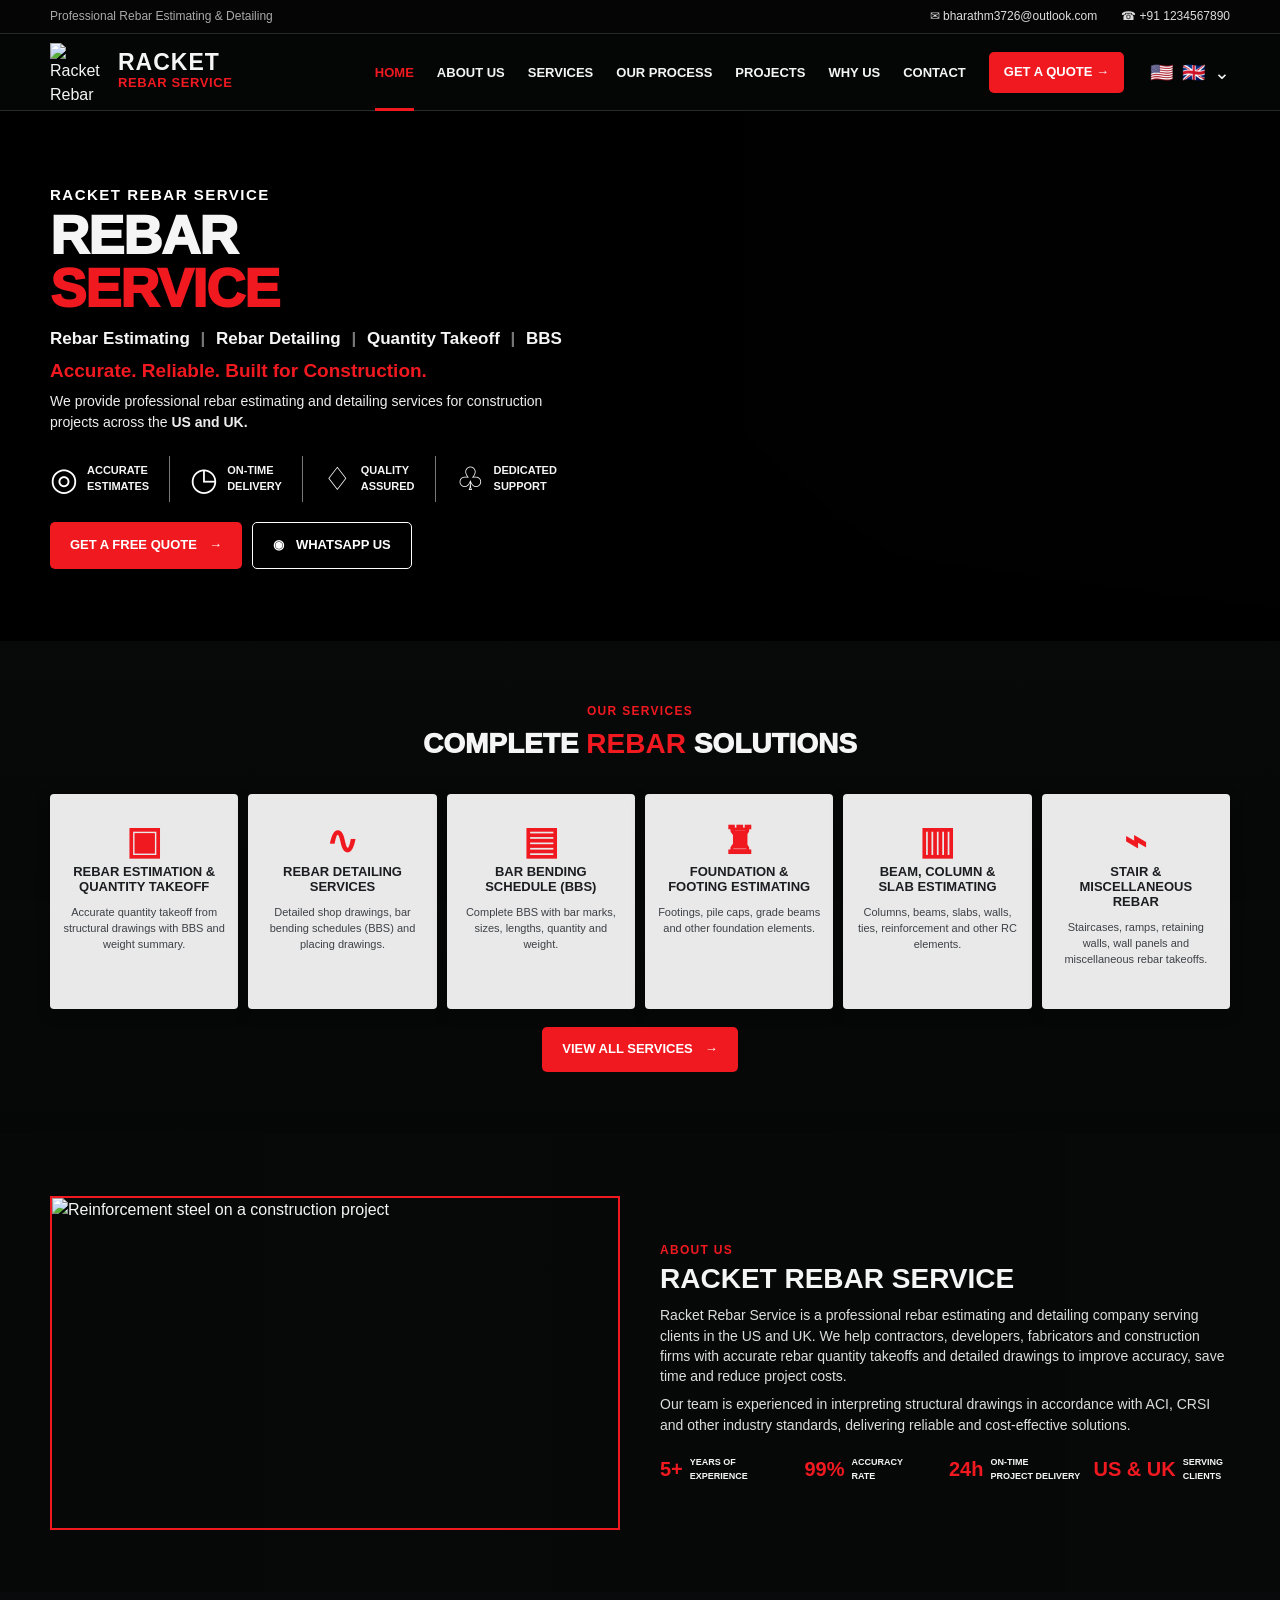
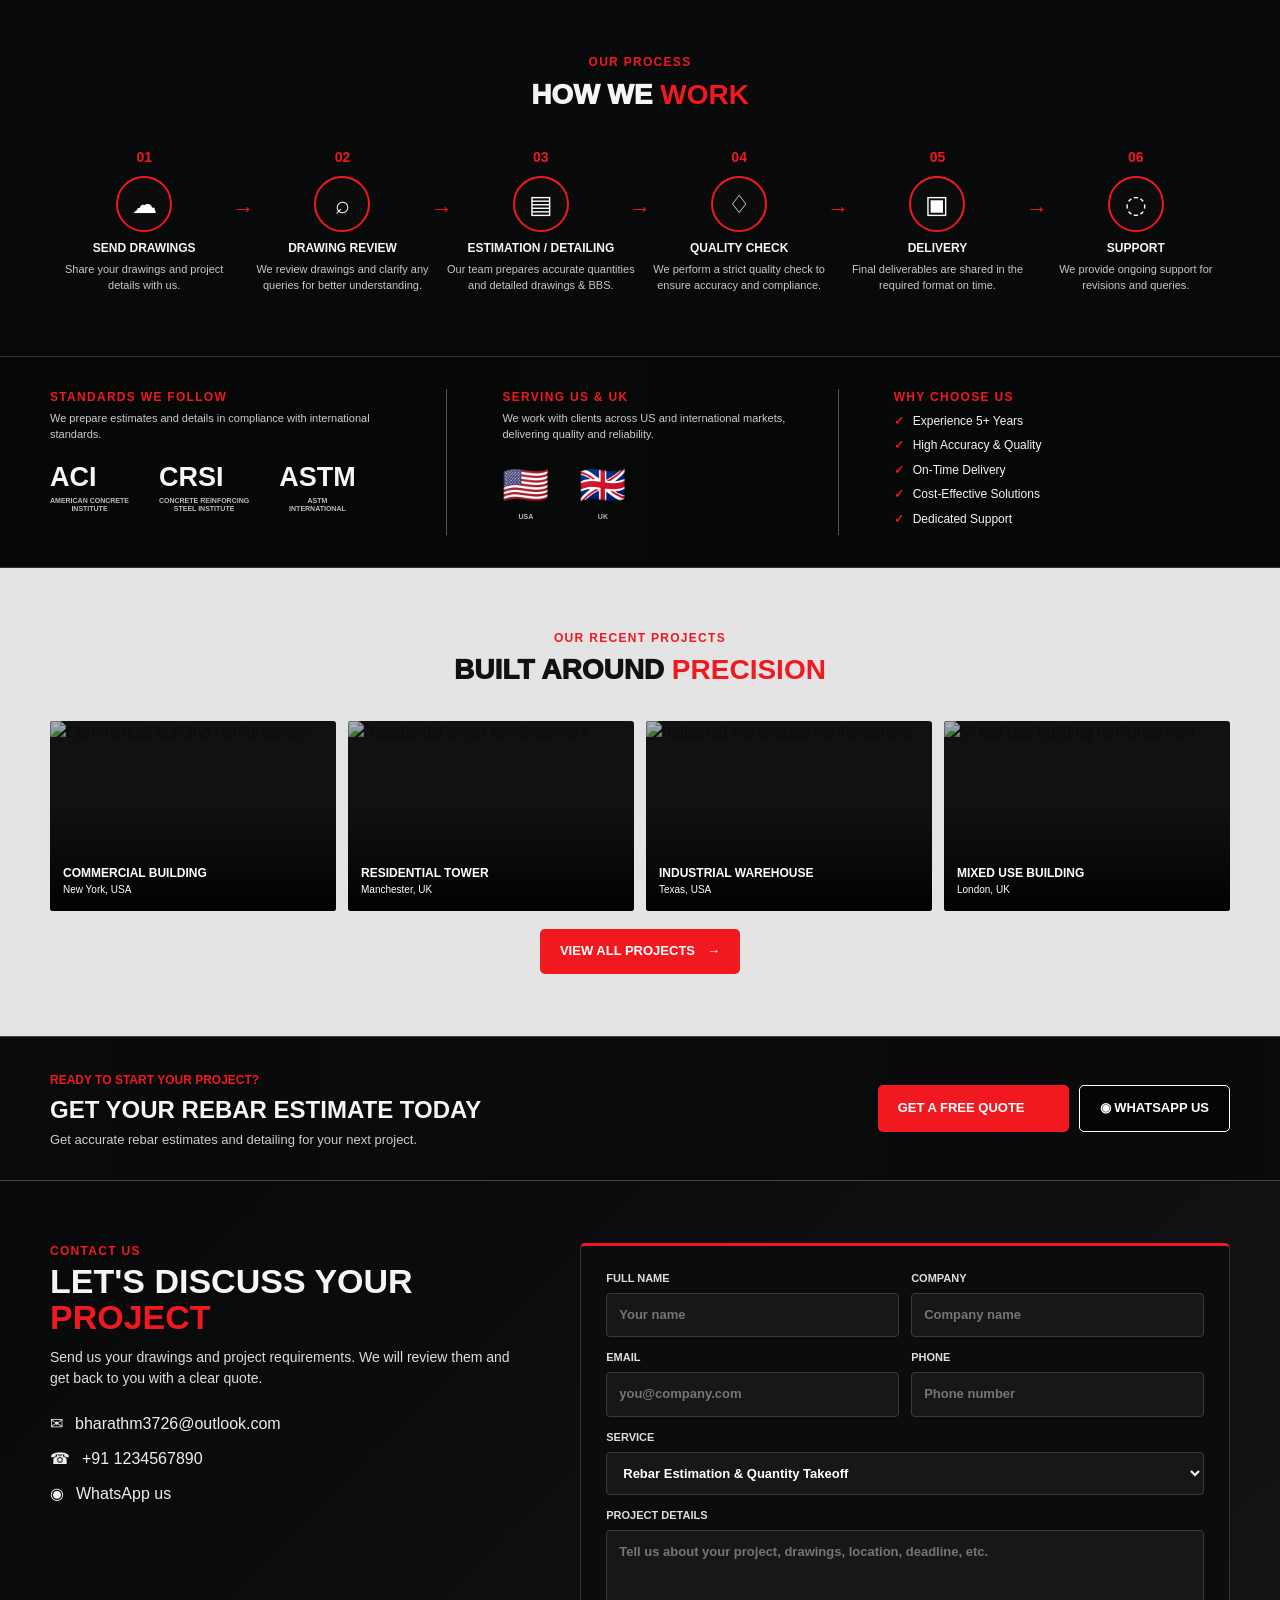
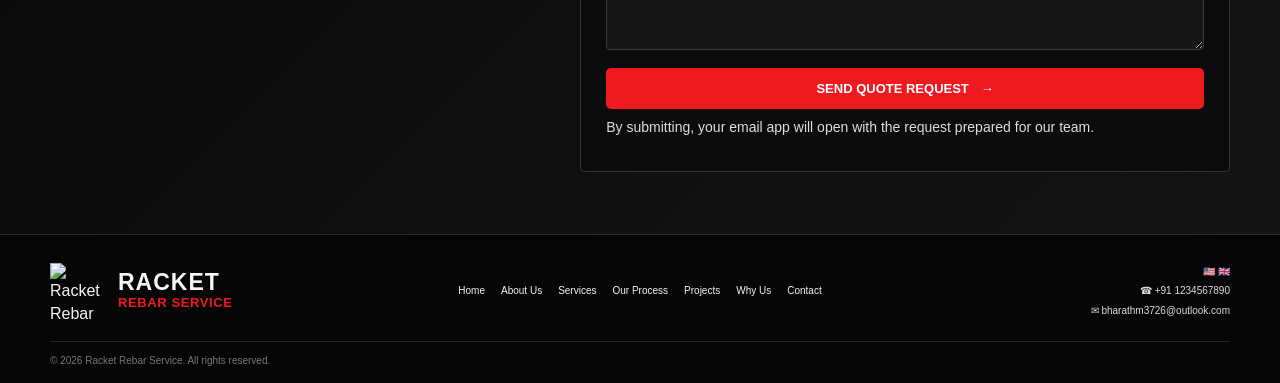
==== index.html @ 3bea954e "Add files via upload" ====
<!doctype html>
<html lang="en">
<head>
  <meta charset="utf-8">
  <meta name="viewport" content="width=device-width, initial-scale=1, viewport-fit=cover">
  <meta name="theme-color" content="#090a0b">
  <meta name="description" content="Racket Rebar Service provides accurate rebar estimating, detailing, quantity takeoffs and BBS services for construction projects across the US and UK.">
  <title>Racket Rebar Service | Rebar Estimating & Detailing</title>
  <link rel="stylesheet" href="style.css">
</head>
<body>
  <div class="topbar"><div class="container topbar-inner"><span>Professional Rebar Estimating & Detailing</span><div><a href="mailto:bharathm3726@outlook.com">✉ bharathm3726@outlook.com</a><a href="tel:+911234567890">☎ +91 1234567890</a></div></div></div>
  <header class="site-header" id="header">
    <div class="container nav-wrap">
      <a class="brand" href="#home" aria-label="Racket Rebar Service home"><img class="brand-logo" src="assets/logo.svg" alt="Racket Rebar Service logo"><span><strong>RACKET</strong><em>REBAR SERVICE</em></span></a>
      <button class="menu-toggle" aria-expanded="false" aria-controls="main-nav"><span></span><span></span><span></span><b>Menu</b></button>
      <nav id="main-nav" class="main-nav">
        <a class="active" href="#home">Home</a><a href="#about">About Us</a><a href="#services">Services</a><a href="#process">Our Process</a><a href="#projects">Projects</a><a href="#why-us">Why Us</a><a href="#contact">Contact</a>
        <a class="nav-cta" href="#quote">Get a Quote <span>→</span></a>
      </nav>
      <div class="locale"><span>🇺🇸</span><span>🇬🇧</span><span>⌄</span></div>
    </div>
  </header>

  <main>
    <section id="home" class="hero">
      <div class="hero-bg"></div><div class="hero-overlay"></div>
      <div class="container hero-content">
        <div class="hero-copy">
          <p class="eyebrow">RACKET REBAR SERVICE</p>
          <h1>REBAR <span>SERVICE</span></h1>
          <h2>Rebar Estimating <i>|</i> Rebar Detailing <i>|</i> Quantity Takeoff <i>|</i> BBS</h2>
          <p class="lead">Accurate. Reliable. Built for Construction.</p>
          <p class="hero-text">We provide professional rebar estimating and detailing services for construction projects across the <strong>US and UK.</strong></p>
          <div class="hero-features">
            <div><span class="line-icon">◎</span><b>Accurate<br>Estimates</b></div><div><span class="line-icon">◷</span><b>On-Time<br>Delivery</b></div><div><span class="line-icon">♢</span><b>Quality<br>Assured</b></div><div><span class="line-icon">♧</span><b>Dedicated<br>Support</b></div>
          </div>
          <div class="hero-actions"><a class="btn btn-red" href="#quote">Get a Free Quote <span>→</span></a><a class="btn btn-whatsapp" href="https://wa.me/911234567890?text=Hello%20Racket%20Rebar%20Service%2C%20I%27d%20like%20a%20quote." target="_blank" rel="noopener">◉ <span>WhatsApp Us</span></a></div>
        </div>
      </div>
    </section>

    <section id="services" class="section services"><div class="container">
      <div class="section-heading"><span>OUR SERVICES</span><h2>COMPLETE <b>REBAR</b> SOLUTIONS</h2></div>
      <div class="service-grid">
        <article class="service-card"><div class="service-icon">▣</div><h3>Rebar Estimation &<br>Quantity Takeoff</h3><p>Accurate quantity takeoff from structural drawings with BBS and weight summary.</p></article>
        <article class="service-card"><div class="service-icon">∿</div><h3>Rebar Detailing<br>Services</h3><p>Detailed shop drawings, bar bending schedules (BBS) and placing drawings.</p></article>
        <article class="service-card"><div class="service-icon">▤</div><h3>Bar Bending<br>Schedule (BBS)</h3><p>Complete BBS with bar marks, sizes, lengths, quantity and weight.</p></article>
        <article class="service-card"><div class="service-icon">♜</div><h3>Foundation &<br>Footing Estimating</h3><p>Footings, pile caps, grade beams and other foundation elements.</p></article>
        <article class="service-card"><div class="service-icon">▥</div><h3>Beam, Column &<br>Slab Estimating</h3><p>Columns, beams, slabs, walls, ties, reinforcement and other RC elements.</p></article>
        <article class="service-card"><div class="service-icon">⌁</div><h3>Stair & Miscellaneous<br>Rebar</h3><p>Staircases, ramps, retaining walls, wall panels and miscellaneous rebar takeoffs.</p></article>
      </div>
      <div class="center"><a class="btn btn-red" href="#contact">View All Services <span>→</span></a></div>
    </div></section>

    <section id="about" class="section about"><div class="container about-grid">
      <div class="about-image"><img src="assets/about.jpg" alt="Reinforcement steel on a construction project"></div>
      <div class="about-copy"><span class="kicker">ABOUT US</span><h2>RACKET REBAR SERVICE</h2><p>Racket Rebar Service is a professional rebar estimating and detailing company serving clients in the US and UK. We help contractors, developers, fabricators and construction firms with accurate rebar quantity takeoffs and detailed drawings to improve accuracy, save time and reduce project costs.</p><p>Our team is experienced in interpreting structural drawings in accordance with ACI, CRSI and other industry standards, delivering reliable and cost-effective solutions.</p>
        <div class="stats"><div><b>5+</b><span>Years of<br>Experience</span></div><div><b>99%</b><span>Accuracy<br>Rate</span></div><div><b>24h</b><span>On-Time<br>Project Delivery</span></div><div><b>US & UK</b><span>Serving<br>Clients</span></div></div>
      </div>
    </div></section>

    <section id="process" class="section process"><div class="container">
      <div class="section-heading"><span>OUR PROCESS</span><h2>HOW WE <b>WORK</b></h2></div>
      <div class="process-grid">
        <div class="step"><strong>01</strong><div class="step-icon">☁</div><h3>Send Drawings</h3><p>Share your drawings and project details with us.</p></div>
        <div class="step"><strong>02</strong><div class="step-icon">⌕</div><h3>Drawing Review</h3><p>We review drawings and clarify any queries for better understanding.</p></div>
        <div class="step"><strong>03</strong><div class="step-icon">▤</div><h3>Estimation / Detailing</h3><p>Our team prepares accurate quantities and detailed drawings & BBS.</p></div>
        <div class="step"><strong>04</strong><div class="step-icon">♢</div><h3>Quality Check</h3><p>We perform a strict quality check to ensure accuracy and compliance.</p></div>
        <div class="step"><strong>05</strong><div class="step-icon">▣</div><h3>Delivery</h3><p>Final deliverables are shared in the required format on time.</p></div>
        <div class="step"><strong>06</strong><div class="step-icon">◌</div><h3>Support</h3><p>We provide ongoing support for revisions and queries.</p></div>
      </div>
    </div></section>

    <section class="standards"><div class="container standards-grid">
      <div><span>STANDARDS WE FOLLOW</span><p>We prepare estimates and details in compliance with international standards.</p><div class="logos"><b>ACI<small>AMERICAN CONCRETE<br>INSTITUTE</small></b><b>CRSI<small>CONCRETE REINFORCING<br>STEEL INSTITUTE</small></b><b>ASTM<small>ASTM<br>INTERNATIONAL</small></b></div></div>
      <div><span>SERVING US & UK</span><p>We work with clients across US and international markets, delivering quality and reliability.</p><div class="countries"><b>🇺🇸<small>USA</small></b><b>🇬🇧<small>UK</small></b></div></div>
      <div id="why-us"><span>WHY CHOOSE US</span><ul><li>Experience 5+ Years</li><li>High Accuracy & Quality</li><li>On-Time Delivery</li><li>Cost-Effective Solutions</li><li>Dedicated Support</li></ul></div>
    </div></section>

    <section id="projects" class="section projects"><div class="container"><div class="section-heading"><span>OUR RECENT PROJECTS</span><h2>BUILT AROUND <b>PRECISION</b></h2></div>
      <div class="project-grid">
        <article class="project-card"><img src="assets/project-commercial.jpg" alt="Commercial building reinforcement"><div><h3>Commercial Building</h3><p>New York, USA</p></div></article>
        <article class="project-card"><img src="assets/project-residential.jpg" alt="Residential tower reinforcement"><div><h3>Residential Tower</h3><p>Manchester, UK</p></div></article>
        <article class="project-card"><img src="assets/project-industrial.jpg" alt="Industrial warehouse reinforcement"><div><h3>Industrial Warehouse</h3><p>Texas, USA</p></div></article>
        <article class="project-card"><img src="assets/project-mixed.jpg" alt="Mixed use building reinforcement"><div><h3>Mixed Use Building</h3><p>London, UK</p></div></article>
      </div><div class="center"><a class="btn btn-red" href="#quote">View All Projects <span>→</span></a></div>
    </div></section>

    <section id="quote" class="quote-band"><div class="container quote-inner"><div><span>READY TO START YOUR PROJECT?</span><h2>GET YOUR REBAR ESTIMATE TODAY</h2><p>Get accurate rebar estimates and detailing for your next project.</p></div><div class="quote-actions"><a class="btn btn-red" href="#contact">Get a Free Quote <span>→</span></a><a class="btn btn-whatsapp" href="https://wa.me/911234567890?text=Hello%20Racket%20Rebar%20Service%2C%20I%27d%20like%20a%20quote." target="_blank" rel="noopener">◉ WhatsApp Us</a></div></div></section>

    <section id="contact" class="section contact"><div class="container contact-grid">
      <div><span class="kicker">CONTACT US</span><h2>LET'S DISCUSS YOUR <b>PROJECT</b></h2><p>Send us your drawings and project requirements. We will review them and get back to you with a clear quote.</p><div class="contact-details"><a href="mailto:bharathm3726@outlook.com">✉ <span>bharathm3726@outlook.com</span></a><a href="tel:+911234567890">☎ <span>+91 1234567890</span></a><a href="https://wa.me/911234567890" target="_blank" rel="noopener">◉ <span>WhatsApp us</span></a></div></div>
      <form id="quote-form" class="quote-form"><div class="form-row"><label>Full Name<input required name="name" type="text" placeholder="Your name"></label><label>Company<input name="company" type="text" placeholder="Company name"></label></div><div class="form-row"><label>Email<input required name="email" type="email" placeholder="you@company.com"></label><label>Phone<input name="phone" type="tel" placeholder="Phone number"></label></div><label>Service<select name="service"><option>Rebar Estimation & Quantity Takeoff</option><option>Rebar Detailing</option><option>Bar Bending Schedule (BBS)</option><option>Foundation & Footing Estimating</option><option>Beam, Column & Slab Estimating</option><option>Stair & Miscellaneous Rebar</option></select></label><label>Project Details<textarea required name="details" rows="5" placeholder="Tell us about your project, drawings, location, deadline, etc."></textarea></label><button class="btn btn-red" type="submit">Send Quote Request <span>→</span></button><p class="form-note">By submitting, your email app will open with the request prepared for our team.</p></form>
    </div></section>
  </main>

  <footer><div class="container footer-grid"><a class="brand" href="#home"><img class="brand-logo" src="assets/logo.svg" alt="Racket Rebar Service logo"><span><strong>RACKET</strong><em>REBAR SERVICE</em></span></a><div class="footer-links"><a href="#home">Home</a><a href="#about">About Us</a><a href="#services">Services</a><a href="#process">Our Process</a><a href="#projects">Projects</a><a href="#why-us">Why Us</a><a href="#contact">Contact</a></div><div class="footer-contact"><span>🇺🇸 🇬🇧</span><a href="tel:+911234567890">☎ +91 1234567890</a><a href="mailto:bharathm3726@outlook.com">✉ bharathm3726@outlook.com</a></div></div><div class="container copyright">© <span id="year">2026</span> Racket Rebar Service. All rights reserved.</div></footer>
  <button class="back-top" aria-label="Back to top">↑</button>
  <script src="script.js"></script>
</body>
</html>
---- style.css ----
:root{--red:#f01920;--red2:#ff3037;--bg:#080909;--panel:#111213;--panel2:#18191a;--text:#f5f5f5;--muted:#bfc0c2;--line:#303133;--max:1180px}*{box-sizing:border-box}html{scroll-behavior:smooth;scroll-padding-top:78px}body{margin:0;background:var(--bg) url('assets/reference.jpg') center top/cover fixed no-repeat;color:var(--text);font-family:Arial,Helvetica,sans-serif;line-height:1.45;position:relative}body:before{content:'';position:fixed;inset:0;background:rgba(0,0,0,.72);z-index:-1;pointer-events:none}a{color:inherit;text-decoration:none}img{display:block;max-width:100%}.container{width:min(calc(100% - 48px),var(--max));margin:auto}.topbar{background:#050506;border-bottom:1px solid #262729;color:#aaa;font-size:12px}.topbar-inner{display:flex;justify-content:space-between;padding:8px 0}.topbar a{margin-left:24px;color:#ddd}.site-header{position:sticky;top:0;z-index:50;background:rgba(5,6,6,.90);border-bottom:1px solid #27282a;backdrop-filter:blur(12px)}.nav-wrap{height:76px;display:flex;align-items:center;gap:26px}.brand{display:flex;align-items:center;gap:10px;min-width:245px}.brand-logo{width:58px;height:58px;flex:0 0 58px;object-fit:contain}.brand strong{display:block;font-size:23px;letter-spacing:1px;line-height:1}.brand em{display:block;color:var(--red);font-style:normal;font-weight:800;font-size:13px;letter-spacing:.6px}.main-nav{display:flex;align-items:center;gap:23px;margin-left:auto;font-size:13px;font-weight:800;text-transform:uppercase}.main-nav>a{padding:30px 0 25px;border-bottom:3px solid transparent}.main-nav>a:hover,.main-nav>a.active{color:var(--red);border-color:var(--red)}.main-nav .nav-cta{padding:11px 15px;border:0;background:var(--red);border-radius:5px;color:white}.main-nav .nav-cta:hover{background:var(--red2);border:0}.locale{display:flex;gap:8px;align-items:center;font-size:19px;margin-left:0}.menu-toggle{display:none}.hero{position:relative;min-height:530px;overflow:hidden}.hero-bg{position:absolute;inset:0;background-image:url('assets/hero.jpg');background-size:cover;background-position:center}.hero-overlay{position:absolute;inset:0;background:linear-gradient(90deg,rgba(0,0,0,.96) 0%,rgba(0,0,0,.82) 34%,rgba(0,0,0,.35) 70%,rgba(0,0,0,.25)),linear-gradient(0deg,rgba(0,0,0,.4),transparent 40%)}.hero-content{position:relative;min-height:530px;display:flex;align-items:center}.hero-copy{max-width:700px;padding:55px 0}.eyebrow{color:#fff;font-size:15px;font-weight:900;letter-spacing:1.5px;margin:0 0 4px}.hero h1{font-size:54px;line-height:.98;margin:0;font-weight:950;letter-spacing:-1px}.hero h1 span{display:block;color:var(--red)}.hero h2{font-size:17px;margin:12px 0 5px}.hero h2 i{color:#777;font-style:normal;margin:0 6px}.lead{font-size:19px;font-weight:900;color:var(--red);margin:0 0 7px}.hero-text{max-width:520px;margin:0;color:#eee;font-size:14px}.hero-features{display:flex;margin:24px 0 20px}.hero-features>div{display:flex;align-items:center;gap:9px;padding:0 20px;border-right:1px solid #777;text-transform:uppercase;font-size:11px}.hero-features>div:first-child{padding-left:0}.hero-features>div:last-child{border:0}.line-icon{font-size:32px;color:#fff}.hero-actions,.quote-actions{display:flex;gap:10px;flex-wrap:wrap}.btn{display:inline-flex;align-items:center;justify-content:center;gap:12px;border:0;border-radius:5px;padding:13px 20px;font-size:13px;font-weight:900;text-transform:uppercase;cursor:pointer;transition:.2s transform,.2s background}.btn:hover{transform:translateY(-2px)}.btn-red{background:var(--red);color:white}.btn-red:hover{background:var(--red2)}.btn-whatsapp{background:rgba(0,0,0,.45);border:1px solid #fff;color:#fff}.btn-whatsapp:hover{border-color:#25d366;color:#25d366}.section{padding:62px 0}.section-heading{text-align:center;margin-bottom:30px}.section-heading>span,.kicker,.quote-band>span,.standards span{display:block;color:var(--red);font-weight:900;font-size:12px;letter-spacing:1.3px}.section-heading h2{font-size:28px;margin:3px 0 0;font-weight:950}.section-heading h2 b,.about-copy h2 b,.contact h2 b{color:var(--red)}.services{background:linear-gradient(180deg,rgba(10,11,11,.78),rgba(5,6,6,.88)),url('assets/reference.jpg') center/cover fixed}.service-grid{display:grid;grid-template-columns:repeat(6,1fr);gap:10px}.service-card{background:rgba(248,248,248,.94);backdrop-filter:blur(4px);color:#1b1d20;min-height:215px;padding:20px 13px;text-align:center;border-radius:4px;box-shadow:0 5px 16px rgba(0,0,0,.2)}.service-icon{height:45px;font-size:38px;color:var(--red);font-weight:900}.service-card h3{font-size:13px;line-height:1.15;margin:6px 0 10px;text-transform:uppercase}.service-card p{font-size:11px;margin:0;color:#3d4145}.center{text-align:center;margin-top:18px}.about{background:linear-gradient(90deg,rgba(7,8,8,.92),rgba(7,8,8,.72)),url('assets/about.jpg') center/cover fixed}.about-grid{display:grid;grid-template-columns:1fr 1fr;gap:40px;align-items:center}.about-image{border:2px solid var(--red);overflow:hidden}.about-image img{width:100%;height:330px;object-fit:cover}.about-copy h2,.contact h2{font-size:28px;line-height:1.05;margin:4px 0 12px}.about-copy p,.contact p{font-size:14px;color:#ddd;margin:8px 0}.stats{display:grid;grid-template-columns:repeat(4,1fr);margin-top:20px;gap:8px}.stats>div{display:flex;gap:7px;align-items:center}.stats b{font-size:20px;color:var(--red)}.stats span{font-size:9px;text-transform:uppercase;font-weight:800}.process{background:linear-gradient(180deg,rgba(10,11,12,.82),rgba(8,9,10,.90)),url('assets/reference.jpg') center/cover fixed;position:relative}.process-grid{display:grid;grid-template-columns:repeat(6,1fr);gap:10px}.step{text-align:center;position:relative}.step strong{color:var(--red);font-size:14px}.step-icon{width:56px;height:56px;border:2px solid var(--red);border-radius:50%;display:grid;place-items:center;margin:8px auto;color:white;font-size:25px;background:#0b0c0c}.step:not(:last-child):after{content:'→';position:absolute;right:-16px;top:48px;color:var(--red);font-size:22px}.step h3{font-size:12px;text-transform:uppercase;margin:4px 0}.step p{font-size:11px;color:#c8c8c8;margin:0}.standards{padding:32px 0;background:linear-gradient(90deg,rgba(7,8,8,.92),rgba(7,8,8,.82)),url('assets/reference.jpg') center/cover fixed;border-top:1px solid #333;border-bottom:1px solid #333}.standards-grid{display:grid;grid-template-columns:1.1fr 1fr 1fr;gap:30px}.standards-grid>div{padding:0 25px;border-right:1px solid #555}.standards-grid>div:first-child{padding-left:0}.standards-grid>div:last-child{border:0}.standards p{font-size:11px;color:#ccc;margin:5px 0 15px}.logos,.countries{display:flex;gap:30px;align-items:center}.logos b{font-size:27px}.logos small,.countries small{display:block;font-size:7px;line-height:1.1;color:#bbb;text-align:center}.countries b{font-size:38px}.standards ul{padding:0;margin:6px 0;list-style:none}.standards li{font-size:12px;margin:7px 0}.standards li:before{content:'✓';color:var(--red);font-weight:900;margin-right:9px}.projects{background:linear-gradient(rgba(242,242,242,.94),rgba(242,242,242,.94)),url('assets/reference.jpg') center/cover fixed;color:#111}.projects .section-heading h2{color:#111}.project-grid{display:grid;grid-template-columns:repeat(4,1fr);gap:12px}.project-card{position:relative;height:190px;overflow:hidden;background:#111;border-radius:3px}.project-card img{width:100%;height:100%;object-fit:cover;filter:brightness(.7)}.project-card:after{content:'';position:absolute;inset:45% 0 0;background:linear-gradient(transparent,rgba(0,0,0,.9))}.project-card div{position:absolute;z-index:2;left:13px;bottom:12px;color:#fff}.project-card h3{font-size:12px;text-transform:uppercase;margin:0}.project-card p{font-size:10px;margin:1px 0}.quote-band{background:linear-gradient(90deg,rgba(10,11,12,.93),rgba(10,11,12,.78)),url('assets/reference.jpg') center/cover fixed;border-top:1px solid #444;border-bottom:1px solid #444;padding:30px 0}.quote-inner{display:flex;justify-content:space-between;align-items:center;gap:25px}.quote-band span{color:var(--red);font-size:12px;font-weight:900}.quote-band h2{font-size:24px;margin:3px 0}.quote-band p{margin:0;color:#ccc;font-size:13px}.contact{background:linear-gradient(135deg,rgba(8,9,10,.94),rgba(23,24,25,.82)),url('assets/reference.jpg') center/cover fixed}.contact-grid{display:grid;grid-template-columns:.85fr 1.15fr;gap:50px;align-items:start}.contact h2{font-size:34px}.contact-details{display:grid;gap:12px;margin-top:24px}.contact-details a{display:flex;gap:12px;color:#eee}.contact-details a:first-letter{color:var(--red)}.quote-form{background:#0b0c0d;padding:25px;border:1px solid #333;border-top:3px solid var(--red);border-radius:5px}.form-row{display:grid;grid-template-columns:1fr 1fr;gap:12px}.quote-form label{display:block;font-size:11px;font-weight:800;text-transform:uppercase;color:#ddd;margin-bottom:13px}.quote-form input,.quote-form select,.quote-form textarea{width:100%;margin-top:6px;background:#161718;border:1px solid #383a3c;color:#fff;border-radius:4px;padding:12px;font:inherit;font-size:13px;outline:none}.quote-form input:focus,.quote-form select:focus,.quote-form textarea:focus{border-color:var(--red)}.quote-form textarea{resize:vertical}.form-note{font-size:10px;color:#888;margin:10px 0 0}.quote-form .btn{width:100%}footer{background:linear-gradient(180deg,rgba(5,6,6,.96),rgba(5,6,6,.90)),url('assets/reference.jpg') center/cover fixed;border-top:1px solid #292a2b;padding:28px 0 15px}.footer-grid{display:grid;grid-template-columns:1fr 1.6fr 1fr;gap:25px;align-items:center}.footer-links{display:flex;justify-content:center;gap:16px;flex-wrap:wrap;font-size:10px}.footer-links a:hover{color:var(--red)}.footer-contact{display:grid;justify-items:end;gap:5px;font-size:10px;color:#ddd}.copyright{border-top:1px solid #252627;margin-top:20px;padding-top:12px;color:#777;font-size:10px}.back-top{position:fixed;right:18px;bottom:18px;width:42px;height:42px;border:1px solid #555;background:#111;color:#fff;border-radius:50%;display:none;z-index:40}.back-top.show{display:block}
@media(max-width:1050px){.main-nav{gap:14px}.main-nav>a{font-size:11px}.brand{min-width:205px}.service-grid{grid-template-columns:repeat(3,1fr)}.process-grid{grid-template-columns:repeat(3,1fr);row-gap:28px}.step:nth-child(3):after,.step:nth-child(6):after{display:none}.project-grid{grid-template-columns:repeat(2,1fr)}}
@media(max-width:780px){.topbar{display:none}.container{width:min(calc(100% - 30px),var(--max))}.nav-wrap{height:67px}.locale{display:none}.menu-toggle{margin-left:auto;display:flex;width:44px;height:42px;background:transparent;border:1px solid #444;border-radius:4px;flex-direction:column;justify-content:center;gap:5px;padding:9px}.menu-toggle span{display:block;height:2px;background:#fff;width:100%}.menu-toggle b{position:absolute;clip:rect(0,0,0,0)}.main-nav{display:none;position:absolute;left:0;right:0;top:67px;background:#0b0c0c;border-bottom:2px solid var(--red);padding:10px 15px;flex-direction:column;gap:0;align-items:stretch}.main-nav.open{display:flex}.main-nav>a{padding:13px 4px;border-bottom:1px solid #292a2b;font-size:12px}.main-nav .nav-cta{margin-top:8px;text-align:center;border:0!important}.hero{min-height:620px}.hero-content{min-height:620px;align-items:flex-end}.hero-copy{padding:38px 0}.hero h1{font-size:43px}.hero h2{font-size:13px;line-height:1.6}.hero h2 i{margin:0 2px}.hero-text{font-size:12px}.hero-features{display:grid;grid-template-columns:1fr 1fr;gap:12px;margin:18px 0}.hero-features>div{border:0!important;padding:0!important}.hero-features .line-icon{font-size:26px}.hero-actions .btn{width:100%}.section{padding:48px 0}.section-heading h2{font-size:23px}.service-grid{grid-template-columns:1fr 1fr}.service-card{min-height:205px;padding:17px 10px}.about-grid,.contact-grid,.standards-grid{grid-template-columns:1fr;gap:28px}.about-image img{height:250px}.stats{grid-template-columns:1fr 1fr}.standards-grid>div{border-right:0;border-bottom:1px solid #444;padding:0 0 22px}.standards-grid>div:last-child{border-bottom:0}.process-grid{grid-template-columns:1fr 1fr}.step:after{display:none}.project-grid{grid-template-columns:1fr 1fr}.project-card{height:165px}.quote-inner{display:grid}.quote-actions .btn{width:100%}.footer-grid{grid-template-columns:1fr;text-align:center}.footer-grid .brand{justify-content:center}.footer-contact{justify-items:center}.copyright{text-align:center}}
@media(max-width:430px){.brand strong{font-size:20px}.brand em{font-size:11px}.brand-logo{width:48px;height:48px;flex-basis:48px}.hero h1{font-size:38px}.hero{min-height:660px}.hero-content{min-height:660px}.service-grid,.project-grid,.process-grid{grid-template-columns:1fr}.service-card{min-height:auto}.project-card{height:210px}.form-row{grid-template-columns:1fr}.quote-band h2{font-size:21px}}
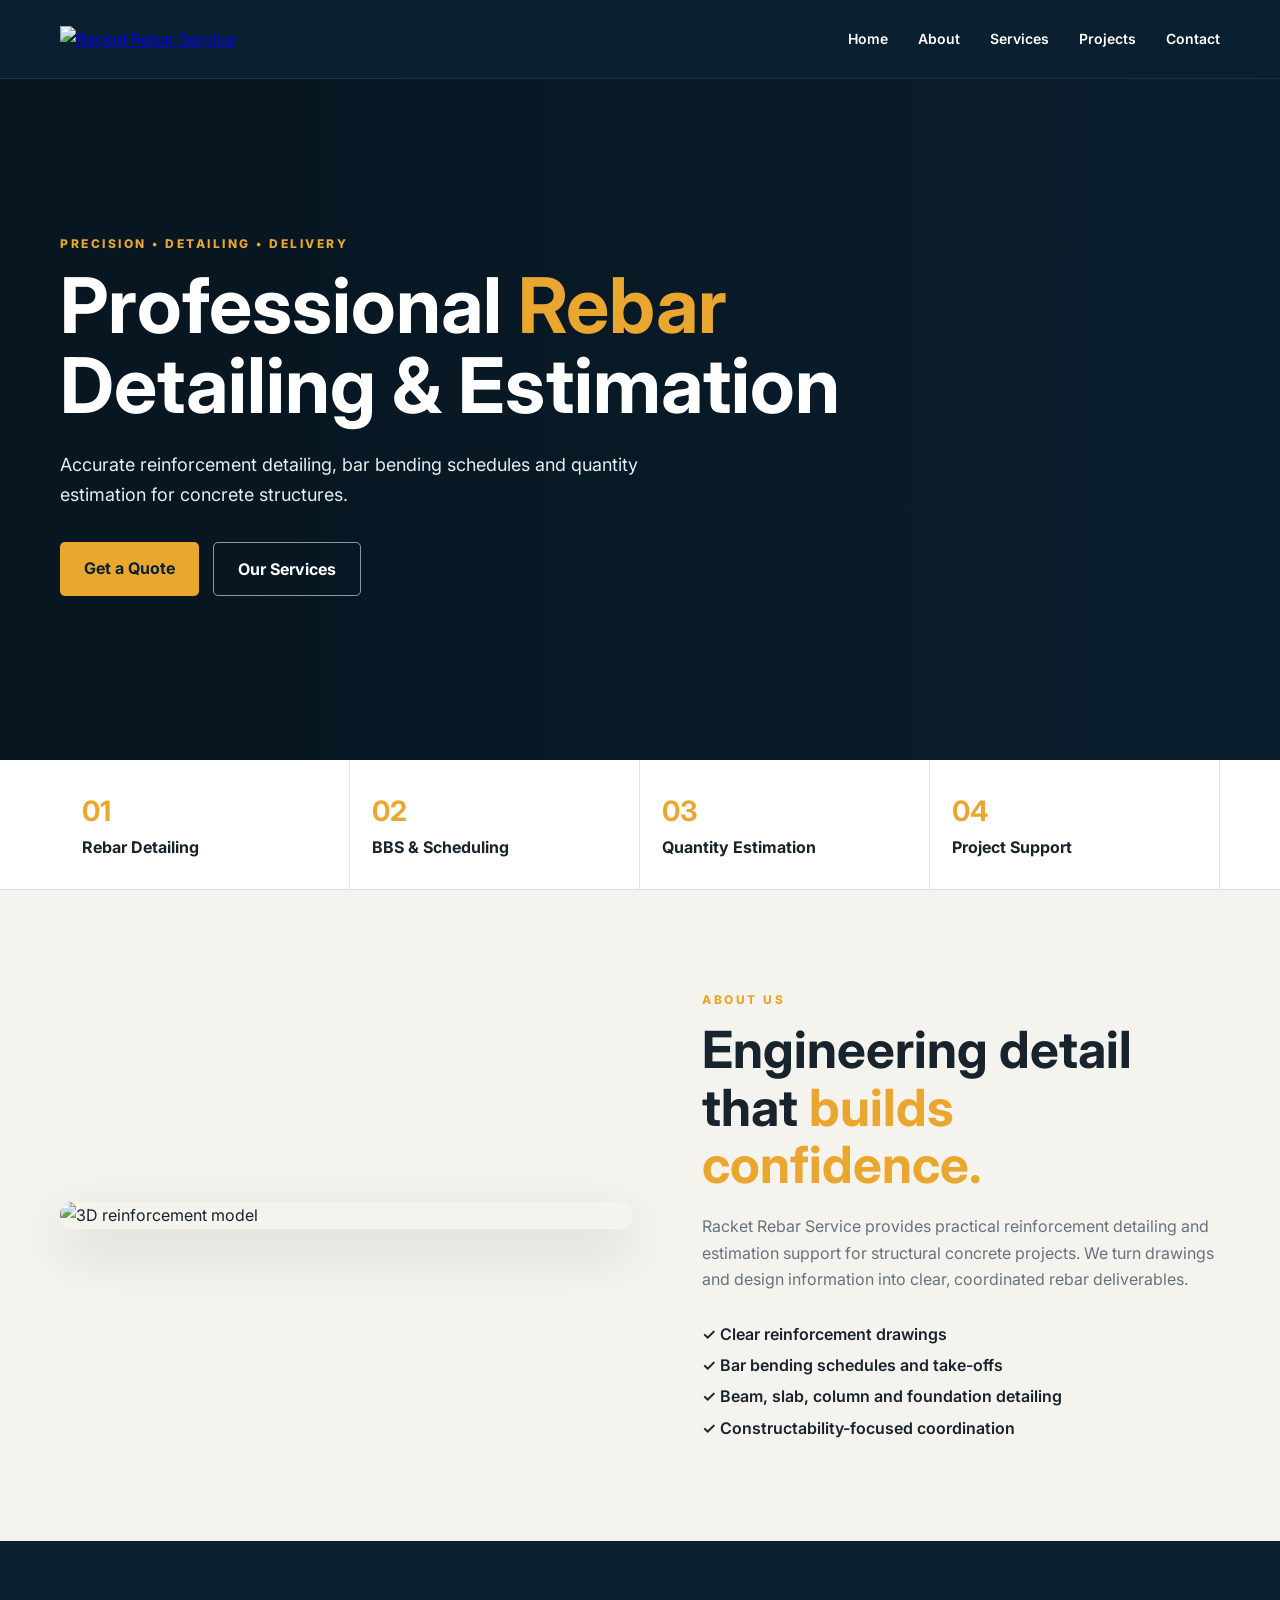
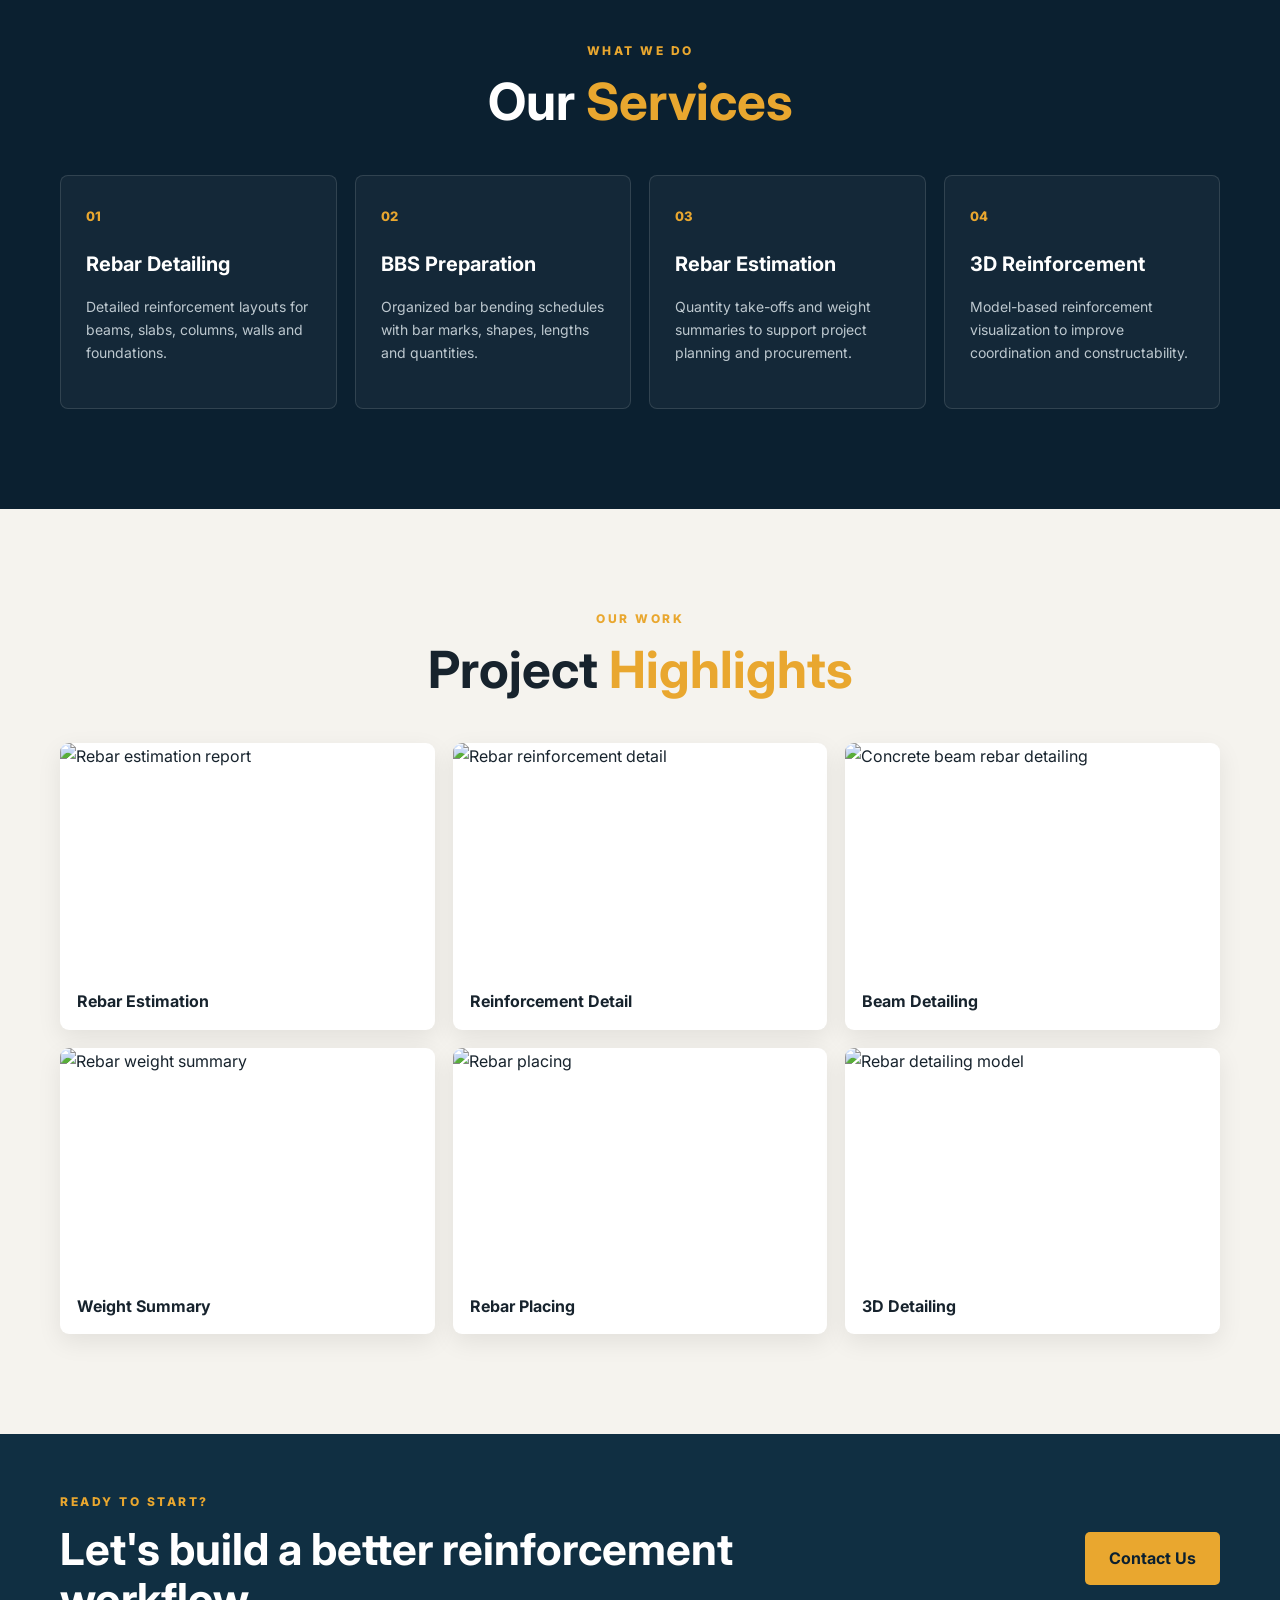
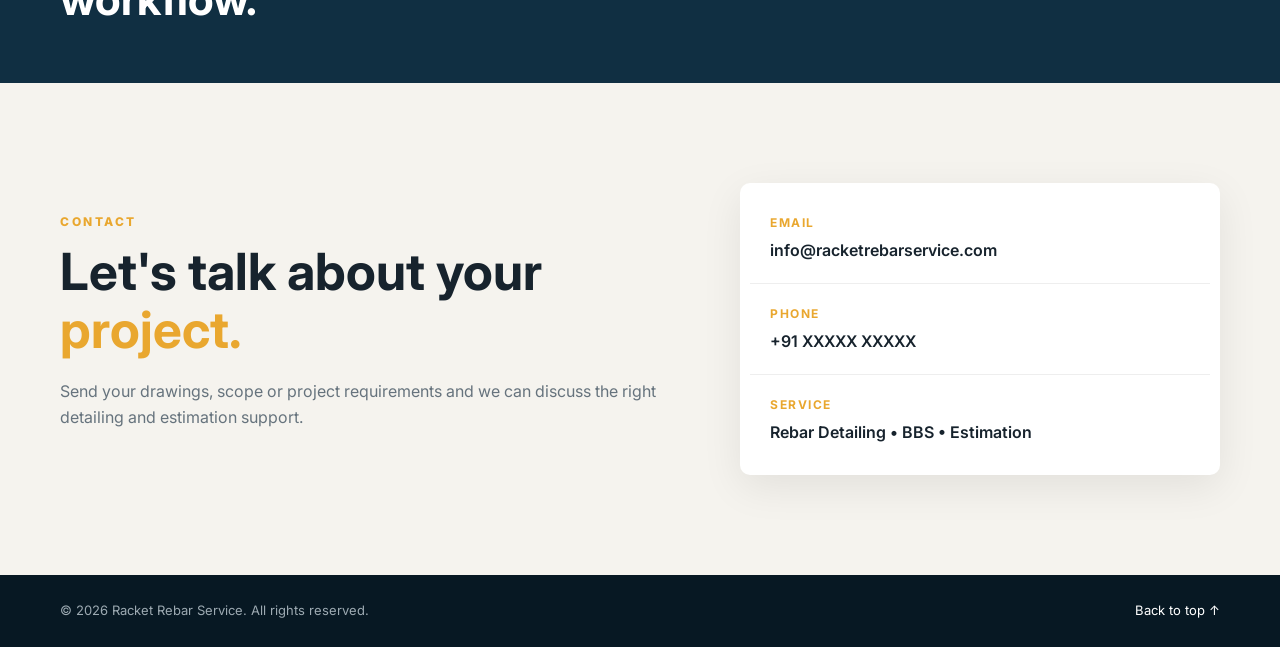
==== commit e107af66: "Add files via upload" ====
--- a/index.html
+++ b/index.html
@@ -1,102 +1,124 @@
-<!doctype html>
+<!DOCTYPE html>
 <html lang="en">
 <head>
-  <meta charset="utf-8">
-  <meta name="viewport" content="width=device-width, initial-scale=1, viewport-fit=cover">
-  <meta name="theme-color" content="#090a0b">
-  <meta name="description" content="Racket Rebar Service provides accurate rebar estimating, detailing, quantity takeoffs and BBS services for construction projects across the US and UK.">
-  <title>Racket Rebar Service | Rebar Estimating & Detailing</title>
+  <meta charset="UTF-8">
+  <meta name="viewport" content="width=device-width, initial-scale=1.0">
+  <meta name="description" content="Racket Rebar Service — professional rebar detailing, estimation, BBS and reinforcement services.">
+  <title>Racket Rebar Service | Rebar Detailing & Estimation</title>
+  <link rel="icon" href="images/logo.png">
   <link rel="stylesheet" href="style.css">
 </head>
 <body>
-  <div class="topbar"><div class="container topbar-inner"><span>Professional Rebar Estimating & Detailing</span><div><a href="mailto:bharathm3726@outlook.com">✉ bharathm3726@outlook.com</a><a href="tel:+911234567890">☎ +91 1234567890</a></div></div></div>
-  <header class="site-header" id="header">
-    <div class="container nav-wrap">
-      <a class="brand" href="#home" aria-label="Racket Rebar Service home"><img class="brand-logo" src="assets/logo.svg" alt="Racket Rebar Service logo"><span><strong>RACKET</strong><em>REBAR SERVICE</em></span></a>
-      <button class="menu-toggle" aria-expanded="false" aria-controls="main-nav"><span></span><span></span><span></span><b>Menu</b></button>
-      <nav id="main-nav" class="main-nav">
-        <a class="active" href="#home">Home</a><a href="#about">About Us</a><a href="#services">Services</a><a href="#process">Our Process</a><a href="#projects">Projects</a><a href="#why-us">Why Us</a><a href="#contact">Contact</a>
-        <a class="nav-cta" href="#quote">Get a Quote <span>→</span></a>
-      </nav>
-      <div class="locale"><span>🇺🇸</span><span>🇬🇧</span><span>⌄</span></div>
+<header class="site-header">
+  <div class="container nav-wrap">
+    <a class="brand" href="#home"><img src="images/logo.png" alt="Racket Rebar Service"></a>
+    <button class="menu-toggle" aria-label="Open menu">☰</button>
+    <nav id="nav">
+      <a href="#home">Home</a>
+      <a href="#about">About</a>
+      <a href="#services">Services</a>
+      <a href="#projects">Projects</a>
+      <a href="#contact">Contact</a>
+    </nav>
+  </div>
+</header>
+
+<main>
+<section id="home" class="hero">
+  <div class="hero-bg"></div>
+  <div class="container hero-content">
+    <p class="eyebrow">PRECISION • DETAILING • DELIVERY</p>
+    <h1>Professional <span>Rebar</span><br>Detailing & Estimation</h1>
+    <p class="hero-copy">Accurate reinforcement detailing, bar bending schedules and quantity estimation for concrete structures.</p>
+    <div class="hero-actions">
+      <a class="btn btn-primary" href="#contact">Get a Quote</a>
+      <a class="btn btn-outline" href="#services">Our Services</a>
     </div>
-  </header>
+  </div>
+</section>
 
-  <main>
-    <section id="home" class="hero">
-      <div class="hero-bg"></div><div class="hero-overlay"></div>
-      <div class="container hero-content">
-        <div class="hero-copy">
-          <p class="eyebrow">RACKET REBAR SERVICE</p>
-          <h1>REBAR <span>SERVICE</span></h1>
-          <h2>Rebar Estimating <i>|</i> Rebar Detailing <i>|</i> Quantity Takeoff <i>|</i> BBS</h2>
-          <p class="lead">Accurate. Reliable. Built for Construction.</p>
-          <p class="hero-text">We provide professional rebar estimating and detailing services for construction projects across the <strong>US and UK.</strong></p>
-          <div class="hero-features">
-            <div><span class="line-icon">◎</span><b>Accurate<br>Estimates</b></div><div><span class="line-icon">◷</span><b>On-Time<br>Delivery</b></div><div><span class="line-icon">♢</span><b>Quality<br>Assured</b></div><div><span class="line-icon">♧</span><b>Dedicated<br>Support</b></div>
-          </div>
-          <div class="hero-actions"><a class="btn btn-red" href="#quote">Get a Free Quote <span>→</span></a><a class="btn btn-whatsapp" href="https://wa.me/911234567890?text=Hello%20Racket%20Rebar%20Service%2C%20I%27d%20like%20a%20quote." target="_blank" rel="noopener">◉ <span>WhatsApp Us</span></a></div>
-        </div>
+<section class="stats">
+  <div class="container stats-grid">
+    <div><strong>01</strong><span>Rebar Detailing</span></div>
+    <div><strong>02</strong><span>BBS & Scheduling</span></div>
+    <div><strong>03</strong><span>Quantity Estimation</span></div>
+    <div><strong>04</strong><span>Project Support</span></div>
+  </div>
+</section>
+
+<section id="about" class="section">
+  <div class="container split">
+    <div class="image-card"><img src="images/rebar-model.jpg" alt="3D reinforcement model"></div>
+    <div class="content">
+      <p class="eyebrow">ABOUT US</p>
+      <h2>Engineering detail that <span>builds confidence.</span></h2>
+      <p>Racket Rebar Service provides practical reinforcement detailing and estimation support for structural concrete projects. We turn drawings and design information into clear, coordinated rebar deliverables.</p>
+      <div class="checks">
+        <p>✓ Clear reinforcement drawings</p>
+        <p>✓ Bar bending schedules and take-offs</p>
+        <p>✓ Beam, slab, column and foundation detailing</p>
+        <p>✓ Constructability-focused coordination</p>
       </div>
-    </section>
+    </div>
+  </div>
+</section>
 
-    <section id="services" class="section services"><div class="container">
-      <div class="section-heading"><span>OUR SERVICES</span><h2>COMPLETE <b>REBAR</b> SOLUTIONS</h2></div>
-      <div class="service-grid">
-        <article class="service-card"><div class="service-icon">▣</div><h3>Rebar Estimation &<br>Quantity Takeoff</h3><p>Accurate quantity takeoff from structural drawings with BBS and weight summary.</p></article>
-        <article class="service-card"><div class="service-icon">∿</div><h3>Rebar Detailing<br>Services</h3><p>Detailed shop drawings, bar bending schedules (BBS) and placing drawings.</p></article>
-        <article class="service-card"><div class="service-icon">▤</div><h3>Bar Bending<br>Schedule (BBS)</h3><p>Complete BBS with bar marks, sizes, lengths, quantity and weight.</p></article>
-        <article class="service-card"><div class="service-icon">♜</div><h3>Foundation &<br>Footing Estimating</h3><p>Footings, pile caps, grade beams and other foundation elements.</p></article>
-        <article class="service-card"><div class="service-icon">▥</div><h3>Beam, Column &<br>Slab Estimating</h3><p>Columns, beams, slabs, walls, ties, reinforcement and other RC elements.</p></article>
-        <article class="service-card"><div class="service-icon">⌁</div><h3>Stair & Miscellaneous<br>Rebar</h3><p>Staircases, ramps, retaining walls, wall panels and miscellaneous rebar takeoffs.</p></article>
-      </div>
-      <div class="center"><a class="btn btn-red" href="#contact">View All Services <span>→</span></a></div>
-    </div></section>
+<section id="services" class="section dark">
+  <div class="container">
+    <div class="section-heading">
+      <p class="eyebrow">WHAT WE DO</p>
+      <h2>Our <span>Services</span></h2>
+    </div>
+    <div class="service-grid">
+      <article class="service"><div class="num">01</div><h3>Rebar Detailing</h3><p>Detailed reinforcement layouts for beams, slabs, columns, walls and foundations.</p></article>
+      <article class="service"><div class="num">02</div><h3>BBS Preparation</h3><p>Organized bar bending schedules with bar marks, shapes, lengths and quantities.</p></article>
+      <article class="service"><div class="num">03</div><h3>Rebar Estimation</h3><p>Quantity take-offs and weight summaries to support project planning and procurement.</p></article>
+      <article class="service"><div class="num">04</div><h3>3D Reinforcement</h3><p>Model-based reinforcement visualization to improve coordination and constructability.</p></article>
+    </div>
+  </div>
+</section>
 
-    <section id="about" class="section about"><div class="container about-grid">
-      <div class="about-image"><img src="assets/about.jpg" alt="Reinforcement steel on a construction project"></div>
-      <div class="about-copy"><span class="kicker">ABOUT US</span><h2>RACKET REBAR SERVICE</h2><p>Racket Rebar Service is a professional rebar estimating and detailing company serving clients in the US and UK. We help contractors, developers, fabricators and construction firms with accurate rebar quantity takeoffs and detailed drawings to improve accuracy, save time and reduce project costs.</p><p>Our team is experienced in interpreting structural drawings in accordance with ACI, CRSI and other industry standards, delivering reliable and cost-effective solutions.</p>
-        <div class="stats"><div><b>5+</b><span>Years of<br>Experience</span></div><div><b>99%</b><span>Accuracy<br>Rate</span></div><div><b>24h</b><span>On-Time<br>Project Delivery</span></div><div><b>US & UK</b><span>Serving<br>Clients</span></div></div>
-      </div>
-    </div></section>
+<section id="projects" class="section">
+  <div class="container">
+    <div class="section-heading">
+      <p class="eyebrow">OUR WORK</p>
+      <h2>Project <span>Highlights</span></h2>
+    </div>
+    <div class="gallery">
+      <figure><img src="images/project1.jpg" alt="Rebar estimation report"><figcaption>Rebar Estimation</figcaption></figure>
+      <figure><img src="images/project2.jpg" alt="Rebar reinforcement detail"><figcaption>Reinforcement Detail</figcaption></figure>
+      <figure><img src="images/beam-detailing.png" alt="Concrete beam rebar detailing"><figcaption>Beam Detailing</figcaption></figure>
+      <figure><img src="images/estimation.jpg" alt="Rebar weight summary"><figcaption>Weight Summary</figcaption></figure>
+      <figure><img src="images/rebar-placing.jpg" alt="Rebar placing"><figcaption>Rebar Placing</figcaption></figure>
+      <figure><img src="images/rebar-detail.jpg" alt="Rebar detailing model"><figcaption>3D Detailing</figcaption></figure>
+    </div>
+  </div>
+</section>
 
-    <section id="process" class="section process"><div class="container">
-      <div class="section-heading"><span>OUR PROCESS</span><h2>HOW WE <b>WORK</b></h2></div>
-      <div class="process-grid">
-        <div class="step"><strong>01</strong><div class="step-icon">☁</div><h3>Send Drawings</h3><p>Share your drawings and project details with us.</p></div>
-        <div class="step"><strong>02</strong><div class="step-icon">⌕</div><h3>Drawing Review</h3><p>We review drawings and clarify any queries for better understanding.</p></div>
-        <div class="step"><strong>03</strong><div class="step-icon">▤</div><h3>Estimation / Detailing</h3><p>Our team prepares accurate quantities and detailed drawings & BBS.</p></div>
-        <div class="step"><strong>04</strong><div class="step-icon">♢</div><h3>Quality Check</h3><p>We perform a strict quality check to ensure accuracy and compliance.</p></div>
-        <div class="step"><strong>05</strong><div class="step-icon">▣</div><h3>Delivery</h3><p>Final deliverables are shared in the required format on time.</p></div>
-        <div class="step"><strong>06</strong><div class="step-icon">◌</div><h3>Support</h3><p>We provide ongoing support for revisions and queries.</p></div>
-      </div>
-    </div></section>
+<section class="cta">
+  <div class="container cta-inner">
+    <div><p class="eyebrow">READY TO START?</p><h2>Let's build a better reinforcement workflow.</h2></div>
+    <a class="btn btn-primary" href="mailto:info@racketrebarservice.com">Contact Us</a>
+  </div>
+</section>
 
-    <section class="standards"><div class="container standards-grid">
-      <div><span>STANDARDS WE FOLLOW</span><p>We prepare estimates and details in compliance with international standards.</p><div class="logos"><b>ACI<small>AMERICAN CONCRETE<br>INSTITUTE</small></b><b>CRSI<small>CONCRETE REINFORCING<br>STEEL INSTITUTE</small></b><b>ASTM<small>ASTM<br>INTERNATIONAL</small></b></div></div>
-      <div><span>SERVING US & UK</span><p>We work with clients across US and international markets, delivering quality and reliability.</p><div class="countries"><b>🇺🇸<small>USA</small></b><b>🇬🇧<small>UK</small></b></div></div>
-      <div id="why-us"><span>WHY CHOOSE US</span><ul><li>Experience 5+ Years</li><li>High Accuracy & Quality</li><li>On-Time Delivery</li><li>Cost-Effective Solutions</li><li>Dedicated Support</li></ul></div>
-    </div></section>
+<section id="contact" class="section contact">
+  <div class="container contact-grid">
+    <div>
+      <p class="eyebrow">CONTACT</p>
+      <h2>Let's talk about your <span>project.</span></h2>
+      <p>Send your drawings, scope or project requirements and we can discuss the right detailing and estimation support.</p>
+    </div>
+    <div class="contact-card">
+      <a href="mailto:info@racketrebarservice.com"><b>Email</b><span>info@racketrebarservice.com</span></a>
+      <a href="tel:+919999999999"><b>Phone</b><span>+91 XXXXX XXXXX</span></a>
+      <a href="#home"><b>Service</b><span>Rebar Detailing • BBS • Estimation</span></a>
+    </div>
+  </div>
+</section>
+</main>
 
-    <section id="projects" class="section projects"><div class="container"><div class="section-heading"><span>OUR RECENT PROJECTS</span><h2>BUILT AROUND <b>PRECISION</b></h2></div>
-      <div class="project-grid">
-        <article class="project-card"><img src="assets/project-commercial.jpg" alt="Commercial building reinforcement"><div><h3>Commercial Building</h3><p>New York, USA</p></div></article>
-        <article class="project-card"><img src="assets/project-residential.jpg" alt="Residential tower reinforcement"><div><h3>Residential Tower</h3><p>Manchester, UK</p></div></article>
-        <article class="project-card"><img src="assets/project-industrial.jpg" alt="Industrial warehouse reinforcement"><div><h3>Industrial Warehouse</h3><p>Texas, USA</p></div></article>
-        <article class="project-card"><img src="assets/project-mixed.jpg" alt="Mixed use building reinforcement"><div><h3>Mixed Use Building</h3><p>London, UK</p></div></article>
-      </div><div class="center"><a class="btn btn-red" href="#quote">View All Projects <span>→</span></a></div>
-    </div></section>
-
-    <section id="quote" class="quote-band"><div class="container quote-inner"><div><span>READY TO START YOUR PROJECT?</span><h2>GET YOUR REBAR ESTIMATE TODAY</h2><p>Get accurate rebar estimates and detailing for your next project.</p></div><div class="quote-actions"><a class="btn btn-red" href="#contact">Get a Free Quote <span>→</span></a><a class="btn btn-whatsapp" href="https://wa.me/911234567890?text=Hello%20Racket%20Rebar%20Service%2C%20I%27d%20like%20a%20quote." target="_blank" rel="noopener">◉ WhatsApp Us</a></div></div></section>
-
-    <section id="contact" class="section contact"><div class="container contact-grid">
-      <div><span class="kicker">CONTACT US</span><h2>LET'S DISCUSS YOUR <b>PROJECT</b></h2><p>Send us your drawings and project requirements. We will review them and get back to you with a clear quote.</p><div class="contact-details"><a href="mailto:bharathm3726@outlook.com">✉ <span>bharathm3726@outlook.com</span></a><a href="tel:+911234567890">☎ <span>+91 1234567890</span></a><a href="https://wa.me/911234567890" target="_blank" rel="noopener">◉ <span>WhatsApp us</span></a></div></div>
-      <form id="quote-form" class="quote-form"><div class="form-row"><label>Full Name<input required name="name" type="text" placeholder="Your name"></label><label>Company<input name="company" type="text" placeholder="Company name"></label></div><div class="form-row"><label>Email<input required name="email" type="email" placeholder="you@company.com"></label><label>Phone<input name="phone" type="tel" placeholder="Phone number"></label></div><label>Service<select name="service"><option>Rebar Estimation & Quantity Takeoff</option><option>Rebar Detailing</option><option>Bar Bending Schedule (BBS)</option><option>Foundation & Footing Estimating</option><option>Beam, Column & Slab Estimating</option><option>Stair & Miscellaneous Rebar</option></select></label><label>Project Details<textarea required name="details" rows="5" placeholder="Tell us about your project, drawings, location, deadline, etc."></textarea></label><button class="btn btn-red" type="submit">Send Quote Request <span>→</span></button><p class="form-note">By submitting, your email app will open with the request prepared for our team.</p></form>
-    </div></section>
-  </main>
-
-  <footer><div class="container footer-grid"><a class="brand" href="#home"><img class="brand-logo" src="assets/logo.svg" alt="Racket Rebar Service logo"><span><strong>RACKET</strong><em>REBAR SERVICE</em></span></a><div class="footer-links"><a href="#home">Home</a><a href="#about">About Us</a><a href="#services">Services</a><a href="#process">Our Process</a><a href="#projects">Projects</a><a href="#why-us">Why Us</a><a href="#contact">Contact</a></div><div class="footer-contact"><span>🇺🇸 🇬🇧</span><a href="tel:+911234567890">☎ +91 1234567890</a><a href="mailto:bharathm3726@outlook.com">✉ bharathm3726@outlook.com</a></div></div><div class="container copyright">© <span id="year">2026</span> Racket Rebar Service. All rights reserved.</div></footer>
-  <button class="back-top" aria-label="Back to top">↑</button>
-  <script src="script.js"></script>
+<footer><div class="container footer-wrap"><span>© <span id="year"></span> Racket Rebar Service. All rights reserved.</span><a href="#home">Back to top ↑</a></div></footer>
+<script src="script.js"></script>
 </body>
 </html>
--- a/style.css
+++ b/style.css
@@ -1,4 +1,11 @@
-:root{--red:#f01920;--red2:#ff3037;--bg:#080909;--panel:#111213;--panel2:#18191a;--text:#f5f5f5;--muted:#bfc0c2;--line:#303133;--max:1180px}*{box-sizing:border-box}html{scroll-behavior:smooth;scroll-padding-top:78px}body{margin:0;background:var(--bg) url('assets/reference.jpg') center top/cover fixed no-repeat;color:var(--text);font-family:Arial,Helvetica,sans-serif;line-height:1.45;position:relative}body:before{content:'';position:fixed;inset:0;background:rgba(0,0,0,.72);z-index:-1;pointer-events:none}a{color:inherit;text-decoration:none}img{display:block;max-width:100%}.container{width:min(calc(100% - 48px),var(--max));margin:auto}.topbar{background:#050506;border-bottom:1px solid #262729;color:#aaa;font-size:12px}.topbar-inner{display:flex;justify-content:space-between;padding:8px 0}.topbar a{margin-left:24px;color:#ddd}.site-header{position:sticky;top:0;z-index:50;background:rgba(5,6,6,.90);border-bottom:1px solid #27282a;backdrop-filter:blur(12px)}.nav-wrap{height:76px;display:flex;align-items:center;gap:26px}.brand{display:flex;align-items:center;gap:10px;min-width:245px}.brand-logo{width:58px;height:58px;flex:0 0 58px;object-fit:contain}.brand strong{display:block;font-size:23px;letter-spacing:1px;line-height:1}.brand em{display:block;color:var(--red);font-style:normal;font-weight:800;font-size:13px;letter-spacing:.6px}.main-nav{display:flex;align-items:center;gap:23px;margin-left:auto;font-size:13px;font-weight:800;text-transform:uppercase}.main-nav>a{padding:30px 0 25px;border-bottom:3px solid transparent}.main-nav>a:hover,.main-nav>a.active{color:var(--red);border-color:var(--red)}.main-nav .nav-cta{padding:11px 15px;border:0;background:var(--red);border-radius:5px;color:white}.main-nav .nav-cta:hover{background:var(--red2);border:0}.locale{display:flex;gap:8px;align-items:center;font-size:19px;margin-left:0}.menu-toggle{display:none}.hero{position:relative;min-height:530px;overflow:hidden}.hero-bg{position:absolute;inset:0;background-image:url('assets/hero.jpg');background-size:cover;background-position:center}.hero-overlay{position:absolute;inset:0;background:linear-gradient(90deg,rgba(0,0,0,.96) 0%,rgba(0,0,0,.82) 34%,rgba(0,0,0,.35) 70%,rgba(0,0,0,.25)),linear-gradient(0deg,rgba(0,0,0,.4),transparent 40%)}.hero-content{position:relative;min-height:530px;display:flex;align-items:center}.hero-copy{max-width:700px;padding:55px 0}.eyebrow{color:#fff;font-size:15px;font-weight:900;letter-spacing:1.5px;margin:0 0 4px}.hero h1{font-size:54px;line-height:.98;margin:0;font-weight:950;letter-spacing:-1px}.hero h1 span{display:block;color:var(--red)}.hero h2{font-size:17px;margin:12px 0 5px}.hero h2 i{color:#777;font-style:normal;margin:0 6px}.lead{font-size:19px;font-weight:900;color:var(--red);margin:0 0 7px}.hero-text{max-width:520px;margin:0;color:#eee;font-size:14px}.hero-features{display:flex;margin:24px 0 20px}.hero-features>div{display:flex;align-items:center;gap:9px;padding:0 20px;border-right:1px solid #777;text-transform:uppercase;font-size:11px}.hero-features>div:first-child{padding-left:0}.hero-features>div:last-child{border:0}.line-icon{font-size:32px;color:#fff}.hero-actions,.quote-actions{display:flex;gap:10px;flex-wrap:wrap}.btn{display:inline-flex;align-items:center;justify-content:center;gap:12px;border:0;border-radius:5px;padding:13px 20px;font-size:13px;font-weight:900;text-transform:uppercase;cursor:pointer;transition:.2s transform,.2s background}.btn:hover{transform:translateY(-2px)}.btn-red{background:var(--red);color:white}.btn-red:hover{background:var(--red2)}.btn-whatsapp{background:rgba(0,0,0,.45);border:1px solid #fff;color:#fff}.btn-whatsapp:hover{border-color:#25d366;color:#25d366}.section{padding:62px 0}.section-heading{text-align:center;margin-bottom:30px}.section-heading>span,.kicker,.quote-band>span,.standards span{display:block;color:var(--red);font-weight:900;font-size:12px;letter-spacing:1.3px}.section-heading h2{font-size:28px;margin:3px 0 0;font-weight:950}.section-heading h2 b,.about-copy h2 b,.contact h2 b{color:var(--red)}.services{background:linear-gradient(180deg,rgba(10,11,11,.78),rgba(5,6,6,.88)),url('assets/reference.jpg') center/cover fixed}.service-grid{display:grid;grid-template-columns:repeat(6,1fr);gap:10px}.service-card{background:rgba(248,248,248,.94);backdrop-filter:blur(4px);color:#1b1d20;min-height:215px;padding:20px 13px;text-align:center;border-radius:4px;box-shadow:0 5px 16px rgba(0,0,0,.2)}.service-icon{height:45px;font-size:38px;color:var(--red);font-weight:900}.service-card h3{font-size:13px;line-height:1.15;margin:6px 0 10px;text-transform:uppercase}.service-card p{font-size:11px;margin:0;color:#3d4145}.center{text-align:center;margin-top:18px}.about{background:linear-gradient(90deg,rgba(7,8,8,.92),rgba(7,8,8,.72)),url('assets/about.jpg') center/cover fixed}.about-grid{display:grid;grid-template-columns:1fr 1fr;gap:40px;align-items:center}.about-image{border:2px solid var(--red);overflow:hidden}.about-image img{width:100%;height:330px;object-fit:cover}.about-copy h2,.contact h2{font-size:28px;line-height:1.05;margin:4px 0 12px}.about-copy p,.contact p{font-size:14px;color:#ddd;margin:8px 0}.stats{display:grid;grid-template-columns:repeat(4,1fr);margin-top:20px;gap:8px}.stats>div{display:flex;gap:7px;align-items:center}.stats b{font-size:20px;color:var(--red)}.stats span{font-size:9px;text-transform:uppercase;font-weight:800}.process{background:linear-gradient(180deg,rgba(10,11,12,.82),rgba(8,9,10,.90)),url('assets/reference.jpg') center/cover fixed;position:relative}.process-grid{display:grid;grid-template-columns:repeat(6,1fr);gap:10px}.step{text-align:center;position:relative}.step strong{color:var(--red);font-size:14px}.step-icon{width:56px;height:56px;border:2px solid var(--red);border-radius:50%;display:grid;place-items:center;margin:8px auto;color:white;font-size:25px;background:#0b0c0c}.step:not(:last-child):after{content:'→';position:absolute;right:-16px;top:48px;color:var(--red);font-size:22px}.step h3{font-size:12px;text-transform:uppercase;margin:4px 0}.step p{font-size:11px;color:#c8c8c8;margin:0}.standards{padding:32px 0;background:linear-gradient(90deg,rgba(7,8,8,.92),rgba(7,8,8,.82)),url('assets/reference.jpg') center/cover fixed;border-top:1px solid #333;border-bottom:1px solid #333}.standards-grid{display:grid;grid-template-columns:1.1fr 1fr 1fr;gap:30px}.standards-grid>div{padding:0 25px;border-right:1px solid #555}.standards-grid>div:first-child{padding-left:0}.standards-grid>div:last-child{border:0}.standards p{font-size:11px;color:#ccc;margin:5px 0 15px}.logos,.countries{display:flex;gap:30px;align-items:center}.logos b{font-size:27px}.logos small,.countries small{display:block;font-size:7px;line-height:1.1;color:#bbb;text-align:center}.countries b{font-size:38px}.standards ul{padding:0;margin:6px 0;list-style:none}.standards li{font-size:12px;margin:7px 0}.standards li:before{content:'✓';color:var(--red);font-weight:900;margin-right:9px}.projects{background:linear-gradient(rgba(242,242,242,.94),rgba(242,242,242,.94)),url('assets/reference.jpg') center/cover fixed;color:#111}.projects .section-heading h2{color:#111}.project-grid{display:grid;grid-template-columns:repeat(4,1fr);gap:12px}.project-card{position:relative;height:190px;overflow:hidden;background:#111;border-radius:3px}.project-card img{width:100%;height:100%;object-fit:cover;filter:brightness(.7)}.project-card:after{content:'';position:absolute;inset:45% 0 0;background:linear-gradient(transparent,rgba(0,0,0,.9))}.project-card div{position:absolute;z-index:2;left:13px;bottom:12px;color:#fff}.project-card h3{font-size:12px;text-transform:uppercase;margin:0}.project-card p{font-size:10px;margin:1px 0}.quote-band{background:linear-gradient(90deg,rgba(10,11,12,.93),rgba(10,11,12,.78)),url('assets/reference.jpg') center/cover fixed;border-top:1px solid #444;border-bottom:1px solid #444;padding:30px 0}.quote-inner{display:flex;justify-content:space-between;align-items:center;gap:25px}.quote-band span{color:var(--red);font-size:12px;font-weight:900}.quote-band h2{font-size:24px;margin:3px 0}.quote-band p{margin:0;color:#ccc;font-size:13px}.contact{background:linear-gradient(135deg,rgba(8,9,10,.94),rgba(23,24,25,.82)),url('assets/reference.jpg') center/cover fixed}.contact-grid{display:grid;grid-template-columns:.85fr 1.15fr;gap:50px;align-items:start}.contact h2{font-size:34px}.contact-details{display:grid;gap:12px;margin-top:24px}.contact-details a{display:flex;gap:12px;color:#eee}.contact-details a:first-letter{color:var(--red)}.quote-form{background:#0b0c0d;padding:25px;border:1px solid #333;border-top:3px solid var(--red);border-radius:5px}.form-row{display:grid;grid-template-columns:1fr 1fr;gap:12px}.quote-form label{display:block;font-size:11px;font-weight:800;text-transform:uppercase;color:#ddd;margin-bottom:13px}.quote-form input,.quote-form select,.quote-form textarea{width:100%;margin-top:6px;background:#161718;border:1px solid #383a3c;color:#fff;border-radius:4px;padding:12px;font:inherit;font-size:13px;outline:none}.quote-form input:focus,.quote-form select:focus,.quote-form textarea:focus{border-color:var(--red)}.quote-form textarea{resize:vertical}.form-note{font-size:10px;color:#888;margin:10px 0 0}.quote-form .btn{width:100%}footer{background:linear-gradient(180deg,rgba(5,6,6,.96),rgba(5,6,6,.90)),url('assets/reference.jpg') center/cover fixed;border-top:1px solid #292a2b;padding:28px 0 15px}.footer-grid{display:grid;grid-template-columns:1fr 1.6fr 1fr;gap:25px;align-items:center}.footer-links{display:flex;justify-content:center;gap:16px;flex-wrap:wrap;font-size:10px}.footer-links a:hover{color:var(--red)}.footer-contact{display:grid;justify-items:end;gap:5px;font-size:10px;color:#ddd}.copyright{border-top:1px solid #252627;margin-top:20px;padding-top:12px;color:#777;font-size:10px}.back-top{position:fixed;right:18px;bottom:18px;width:42px;height:42px;border:1px solid #555;background:#111;color:#fff;border-radius:50%;display:none;z-index:40}.back-top.show{display:block}
-@media(max-width:1050px){.main-nav{gap:14px}.main-nav>a{font-size:11px}.brand{min-width:205px}.service-grid{grid-template-columns:repeat(3,1fr)}.process-grid{grid-template-columns:repeat(3,1fr);row-gap:28px}.step:nth-child(3):after,.step:nth-child(6):after{display:none}.project-grid{grid-template-columns:repeat(2,1fr)}}
-@media(max-width:780px){.topbar{display:none}.container{width:min(calc(100% - 30px),var(--max))}.nav-wrap{height:67px}.locale{display:none}.menu-toggle{margin-left:auto;display:flex;width:44px;height:42px;background:transparent;border:1px solid #444;border-radius:4px;flex-direction:column;justify-content:center;gap:5px;padding:9px}.menu-toggle span{display:block;height:2px;background:#fff;width:100%}.menu-toggle b{position:absolute;clip:rect(0,0,0,0)}.main-nav{display:none;position:absolute;left:0;right:0;top:67px;background:#0b0c0c;border-bottom:2px solid var(--red);padding:10px 15px;flex-direction:column;gap:0;align-items:stretch}.main-nav.open{display:flex}.main-nav>a{padding:13px 4px;border-bottom:1px solid #292a2b;font-size:12px}.main-nav .nav-cta{margin-top:8px;text-align:center;border:0!important}.hero{min-height:620px}.hero-content{min-height:620px;align-items:flex-end}.hero-copy{padding:38px 0}.hero h1{font-size:43px}.hero h2{font-size:13px;line-height:1.6}.hero h2 i{margin:0 2px}.hero-text{font-size:12px}.hero-features{display:grid;grid-template-columns:1fr 1fr;gap:12px;margin:18px 0}.hero-features>div{border:0!important;padding:0!important}.hero-features .line-icon{font-size:26px}.hero-actions .btn{width:100%}.section{padding:48px 0}.section-heading h2{font-size:23px}.service-grid{grid-template-columns:1fr 1fr}.service-card{min-height:205px;padding:17px 10px}.about-grid,.contact-grid,.standards-grid{grid-template-columns:1fr;gap:28px}.about-image img{height:250px}.stats{grid-template-columns:1fr 1fr}.standards-grid>div{border-right:0;border-bottom:1px solid #444;padding:0 0 22px}.standards-grid>div:last-child{border-bottom:0}.process-grid{grid-template-columns:1fr 1fr}.step:after{display:none}.project-grid{grid-template-columns:1fr 1fr}.project-card{height:165px}.quote-inner{display:grid}.quote-actions .btn{width:100%}.footer-grid{grid-template-columns:1fr;text-align:center}.footer-grid .brand{justify-content:center}.footer-contact{justify-items:center}.copyright{text-align:center}}
-@media(max-width:430px){.brand strong{font-size:20px}.brand em{font-size:11px}.brand-logo{width:48px;height:48px;flex-basis:48px}.hero h1{font-size:38px}.hero{min-height:660px}.hero-content{min-height:660px}.service-grid,.project-grid,.process-grid{grid-template-columns:1fr}.service-card{min-height:auto}.project-card{height:210px}.form-row{grid-template-columns:1fr}.quote-band h2{font-size:21px}}
+@import url('https://fonts.googleapis.com/css2?family=Inter:wght@400;500;600;700;800&display=swap');
+:root{--navy:#0b2030;--navy2:#102f42;--gold:#e9a72f;--cream:#f5f3ee;--text:#17232d;--muted:#66737d;--white:#fff}
+*{box-sizing:border-box;scroll-behavior:smooth}body{margin:0;font-family:Inter,Arial,sans-serif;color:var(--text);background:var(--cream);line-height:1.65}
+.container{width:min(1160px,92%);margin:auto}.site-header{position:fixed;z-index:10;top:0;width:100%;background:rgba(11,32,48,.94);backdrop-filter:blur(12px);border-bottom:1px solid rgba(255,255,255,.08)}
+.nav-wrap{height:78px;display:flex;align-items:center;justify-content:space-between}.brand img{width:190px;height:auto;display:block}.site-header nav{display:flex;gap:30px}.site-header nav a{color:#fff;text-decoration:none;font-size:14px;font-weight:600}.site-header nav a:hover{color:var(--gold)}.menu-toggle{display:none;background:none;border:0;color:#fff;font-size:28px}
+.hero{min-height:760px;position:relative;display:flex;align-items:center;overflow:hidden;background:var(--navy);color:#fff}.hero-bg{position:absolute;inset:0;background:linear-gradient(90deg,rgba(7,22,33,.94) 20%,rgba(7,22,33,.55) 58%,rgba(7,22,33,.25)),url('images/project2.jpg') center/cover}.hero-content{position:relative;padding-top:70px}.eyebrow{letter-spacing:2.5px;font-size:12px;font-weight:800;color:var(--gold);margin:0 0 12px}.hero h1{font-size:clamp(44px,6vw,78px);line-height:1.04;margin:0 0 25px;max-width:800px}.hero h1 span,h2 span{color:var(--gold)}.hero-copy{font-size:18px;color:#e6edf1;max-width:650px}.hero-actions{display:flex;gap:14px;margin-top:32px}.btn{display:inline-block;padding:13px 24px;border-radius:5px;text-decoration:none;font-weight:700}.btn-primary{background:var(--gold);color:var(--navy)}.btn-outline{border:1px solid rgba(255,255,255,.55);color:#fff}.stats{background:#fff;border-bottom:1px solid #ddd}.stats-grid{display:grid;grid-template-columns:repeat(4,1fr)}.stats-grid div{padding:28px 22px;border-right:1px solid #e4e4e4}.stats-grid strong{display:block;font-size:28px;color:var(--gold)}.stats-grid span{font-weight:700}
+.section{padding:100px 0}.split{display:grid;grid-template-columns:1.05fr .95fr;gap:70px;align-items:center}.image-card{border-radius:12px;overflow:hidden;box-shadow:0 20px 55px rgba(0,0,0,.14)}.image-card img{width:100%;display:block}.content h2,.section-heading h2,.contact h2{font-size:clamp(34px,4vw,52px);line-height:1.12;margin:0 0 20px}.content>p:not(.eyebrow),.contact p:not(.eyebrow){color:var(--muted)}.checks{margin-top:28px;display:grid;gap:5px}.checks p{margin:0;font-weight:600}.dark{background:var(--navy);color:#fff}.section-heading{text-align:center;margin-bottom:45px}.service-grid{display:grid;grid-template-columns:repeat(4,1fr);gap:18px}.service{padding:30px 25px;border:1px solid rgba(255,255,255,.12);background:rgba(255,255,255,.04);border-radius:8px}.service .num{font-size:13px;color:var(--gold);font-weight:800}.service h3{font-size:20px;margin:20px 0 8px}.service p{color:#bdc8cf;font-size:14px}
+.gallery{display:grid;grid-template-columns:repeat(3,1fr);gap:18px}.gallery figure{margin:0;background:#fff;border-radius:9px;overflow:hidden;box-shadow:0 8px 25px rgba(0,0,0,.08)}.gallery img{width:100%;height:230px;object-fit:cover;display:block}.gallery figcaption{padding:15px 17px;font-weight:700}
+.cta{background:var(--navy2);color:#fff;padding:58px 0}.cta-inner{display:flex;align-items:center;justify-content:space-between;gap:30px}.cta h2{margin:0;font-size:clamp(28px,4vw,44px);max-width:760px;line-height:1.15}.contact-grid{display:grid;grid-template-columns:1fr .8fr;gap:80px;align-items:center}.contact-card{background:#fff;border-radius:10px;box-shadow:0 12px 40px rgba(0,0,0,.08);padding:10px}.contact-card a{display:flex;flex-direction:column;text-decoration:none;color:var(--text);padding:20px;border-bottom:1px solid #eee}.contact-card a:last-child{border:0}.contact-card b{font-size:12px;text-transform:uppercase;letter-spacing:1.5px;color:var(--gold)}.contact-card span{font-weight:600;margin-top:4px}footer{background:#071823;color:#9daab2;padding:25px 0;font-size:13px}.footer-wrap{display:flex;justify-content:space-between}.footer-wrap a{color:#fff;text-decoration:none}
+@media(max-width:800px){.nav-wrap{height:68px}.brand img{width:155px}.menu-toggle{display:block}.site-header nav{display:none;position:absolute;top:68px;left:0;right:0;background:var(--navy);padding:18px 6%;flex-direction:column;gap:14px}.site-header nav.open{display:flex}.hero{min-height:650px}.stats-grid{grid-template-columns:repeat(2,1fr)}.stats-grid div:nth-child(2){border-right:0}.split,.contact-grid{grid-template-columns:1fr;gap:35px}.service-grid{grid-template-columns:1fr 1fr}.gallery{grid-template-columns:1fr 1fr}.gallery img{height:190px}.cta-inner{align-items:flex-start;flex-direction:column}}
+@media(max-width:520px){.hero h1{font-size:43px}.hero-copy{font-size:16px}.hero-actions{flex-direction:column;align-items:flex-start}.service-grid,.gallery{grid-template-columns:1fr}.section{padding:70px 0}.gallery img{height:230px}.footer-wrap{gap:10px;flex-direction:column}}
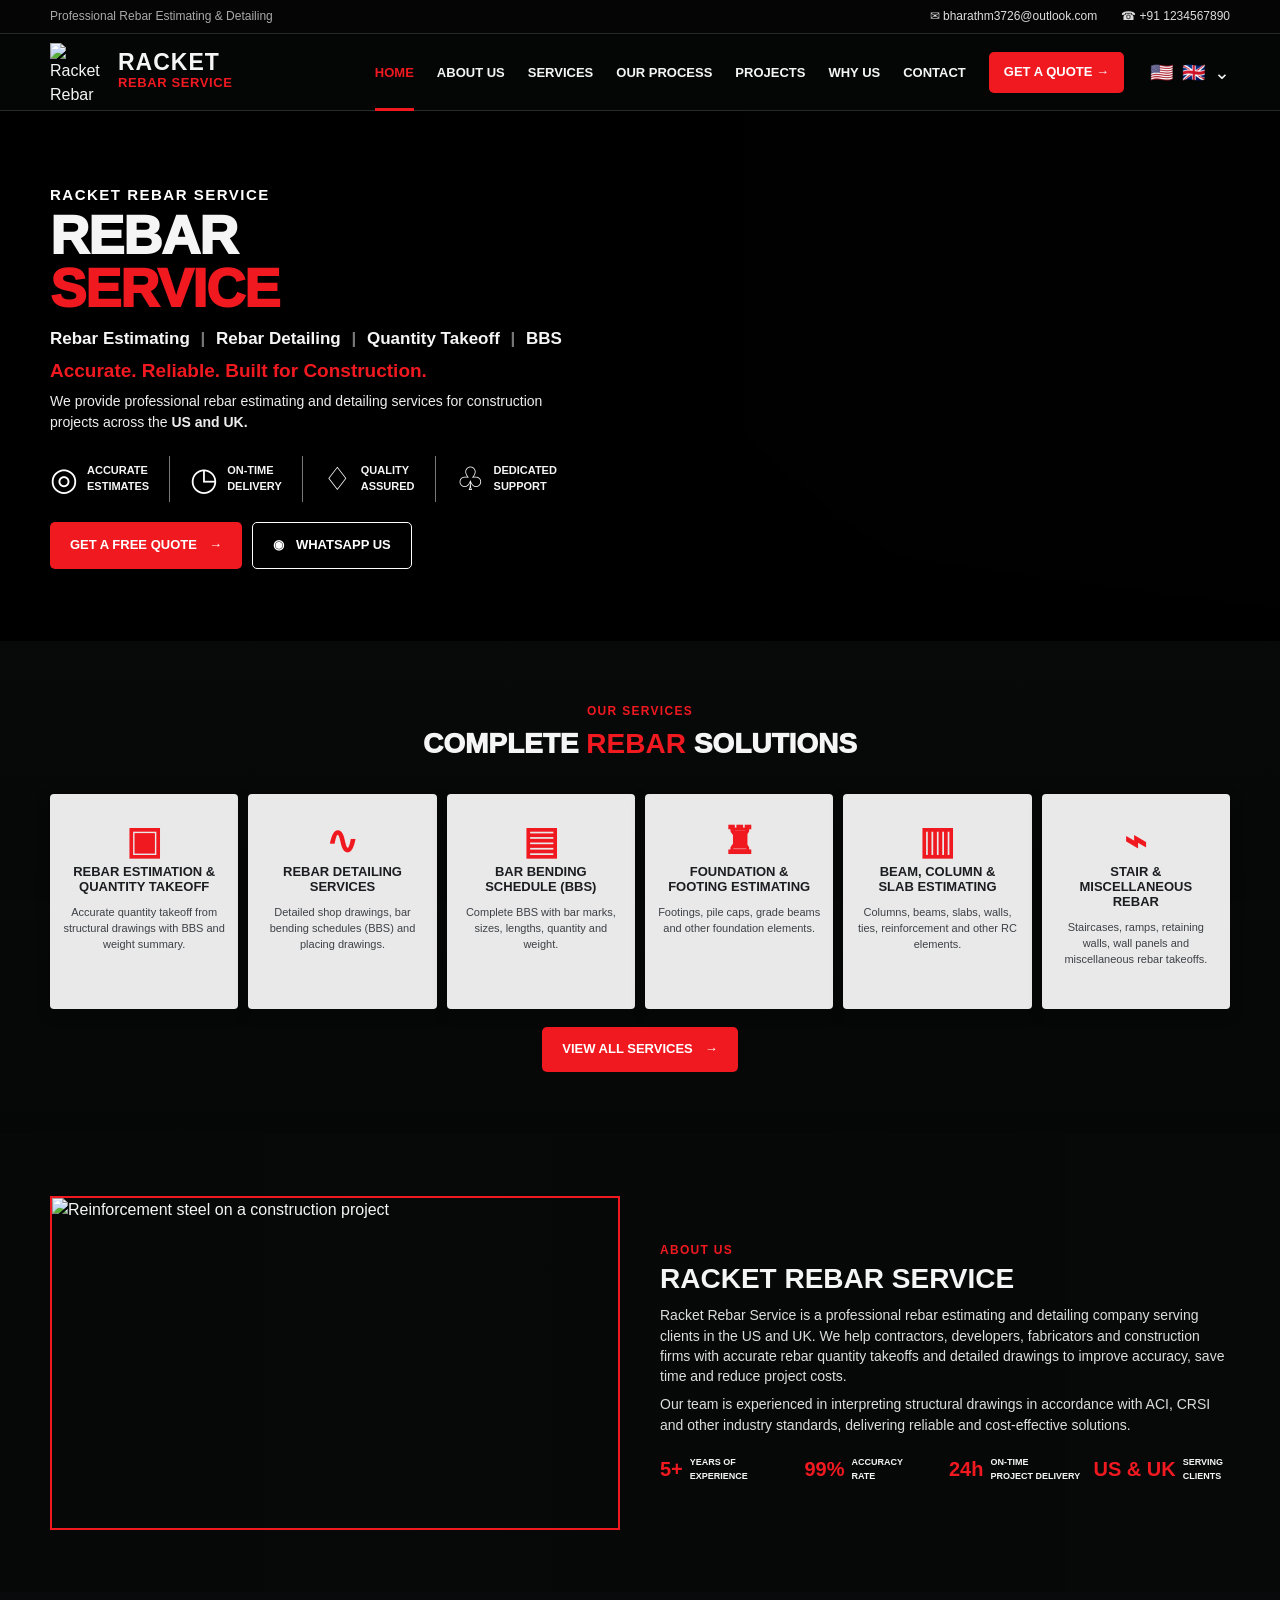
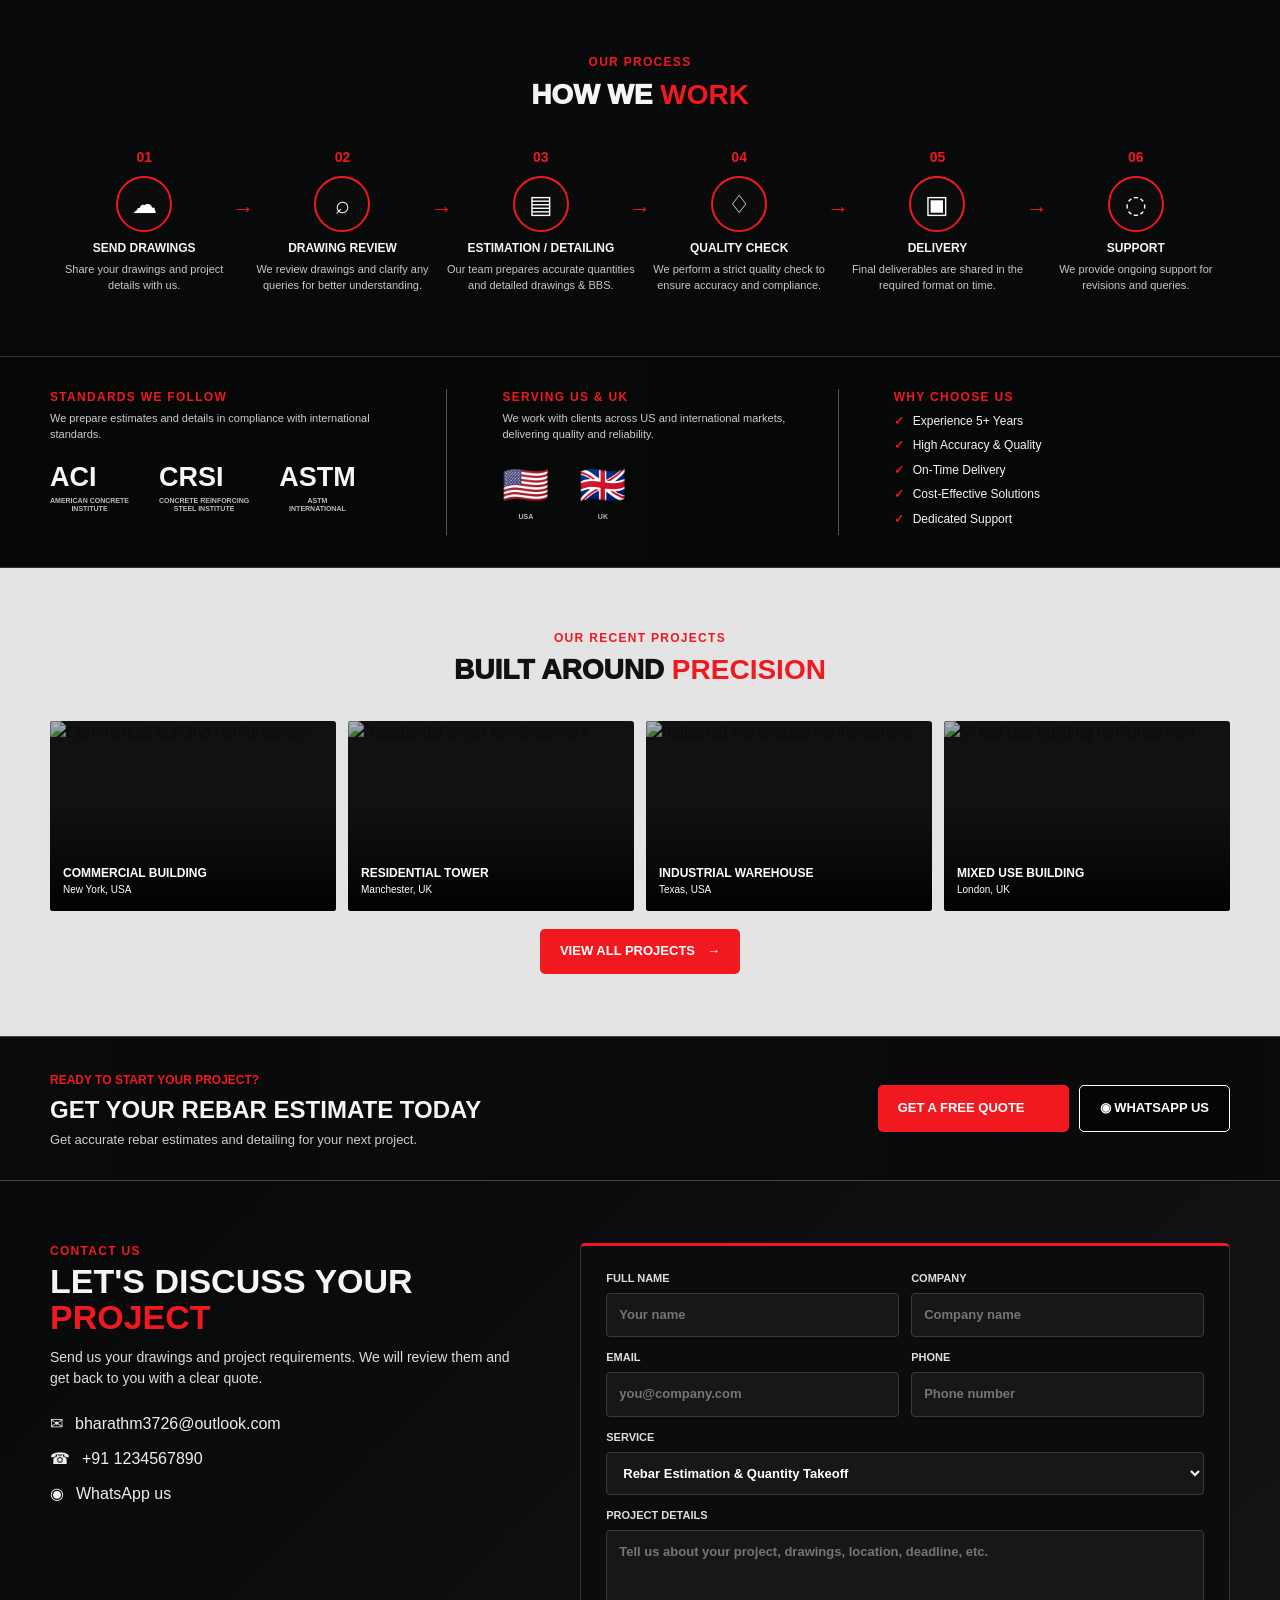
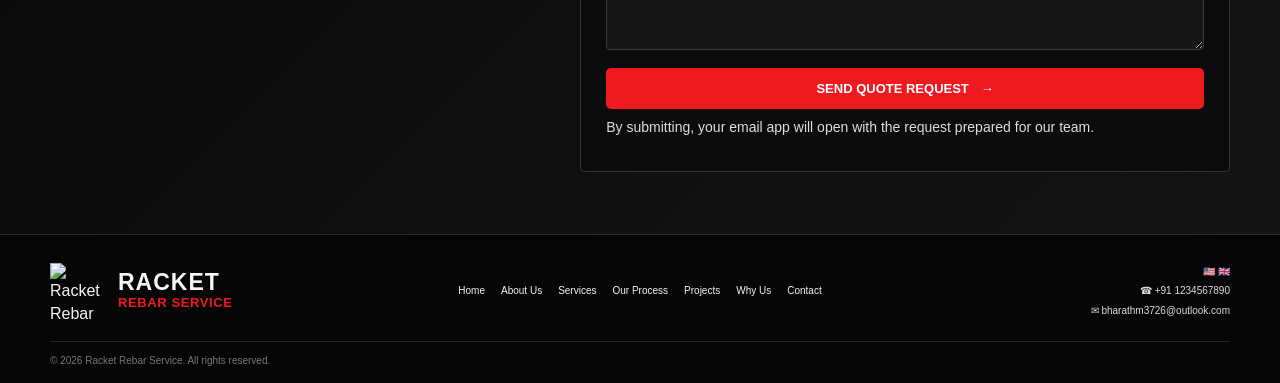
==== commit 0b47212e: "Add files via upload" ====
--- a/index.html
+++ b/index.html
@@ -1,124 +1,102 @@
-<!DOCTYPE html>
+<!doctype html>
 <html lang="en">
 <head>
-  <meta charset="UTF-8">
-  <meta name="viewport" content="width=device-width, initial-scale=1.0">
-  <meta name="description" content="Racket Rebar Service — professional rebar detailing, estimation, BBS and reinforcement services.">
-  <title>Racket Rebar Service | Rebar Detailing & Estimation</title>
-  <link rel="icon" href="images/logo.png">
+  <meta charset="utf-8">
+  <meta name="viewport" content="width=device-width, initial-scale=1, viewport-fit=cover">
+  <meta name="theme-color" content="#090a0b">
+  <meta name="description" content="Racket Rebar Service provides accurate rebar estimating, detailing, quantity takeoffs and BBS services for construction projects across the US and UK.">
+  <title>Racket Rebar Service | Rebar Estimating & Detailing</title>
   <link rel="stylesheet" href="style.css">
 </head>
 <body>
-<header class="site-header">
-  <div class="container nav-wrap">
-    <a class="brand" href="#home"><img src="images/logo.png" alt="Racket Rebar Service"></a>
-    <button class="menu-toggle" aria-label="Open menu">☰</button>
-    <nav id="nav">
-      <a href="#home">Home</a>
-      <a href="#about">About</a>
-      <a href="#services">Services</a>
-      <a href="#projects">Projects</a>
-      <a href="#contact">Contact</a>
-    </nav>
-  </div>
-</header>
+  <div class="topbar"><div class="container topbar-inner"><span>Professional Rebar Estimating & Detailing</span><div><a href="mailto:bharathm3726@outlook.com">✉ bharathm3726@outlook.com</a><a href="tel:+911234567890">☎ +91 1234567890</a></div></div></div>
+  <header class="site-header" id="header">
+    <div class="container nav-wrap">
+      <a class="brand" href="#home" aria-label="Racket Rebar Service home"><img class="brand-logo" src="assets/logo.svg" alt="Racket Rebar Service logo"><span><strong>RACKET</strong><em>REBAR SERVICE</em></span></a>
+      <button class="menu-toggle" aria-expanded="false" aria-controls="main-nav"><span></span><span></span><span></span><b>Menu</b></button>
+      <nav id="main-nav" class="main-nav">
+        <a class="active" href="#home">Home</a><a href="#about">About Us</a><a href="#services">Services</a><a href="#process">Our Process</a><a href="#projects">Projects</a><a href="#why-us">Why Us</a><a href="#contact">Contact</a>
+        <a class="nav-cta" href="#quote">Get a Quote <span>→</span></a>
+      </nav>
+      <div class="locale"><span>🇺🇸</span><span>🇬🇧</span><span>⌄</span></div>
+    </div>
+  </header>
 
-<main>
-<section id="home" class="hero">
-  <div class="hero-bg"></div>
-  <div class="container hero-content">
-    <p class="eyebrow">PRECISION • DETAILING • DELIVERY</p>
-    <h1>Professional <span>Rebar</span><br>Detailing & Estimation</h1>
-    <p class="hero-copy">Accurate reinforcement detailing, bar bending schedules and quantity estimation for concrete structures.</p>
-    <div class="hero-actions">
-      <a class="btn btn-primary" href="#contact">Get a Quote</a>
-      <a class="btn btn-outline" href="#services">Our Services</a>
-    </div>
-  </div>
-</section>
+  <main>
+    <section id="home" class="hero">
+      <div class="hero-bg"></div><div class="hero-overlay"></div>
+      <div class="container hero-content">
+        <div class="hero-copy">
+          <p class="eyebrow">RACKET REBAR SERVICE</p>
+          <h1>REBAR <span>SERVICE</span></h1>
+          <h2>Rebar Estimating <i>|</i> Rebar Detailing <i>|</i> Quantity Takeoff <i>|</i> BBS</h2>
+          <p class="lead">Accurate. Reliable. Built for Construction.</p>
+          <p class="hero-text">We provide professional rebar estimating and detailing services for construction projects across the <strong>US and UK.</strong></p>
+          <div class="hero-features">
+            <div><span class="line-icon">◎</span><b>Accurate<br>Estimates</b></div><div><span class="line-icon">◷</span><b>On-Time<br>Delivery</b></div><div><span class="line-icon">♢</span><b>Quality<br>Assured</b></div><div><span class="line-icon">♧</span><b>Dedicated<br>Support</b></div>
+          </div>
+          <div class="hero-actions"><a class="btn btn-red" href="#quote">Get a Free Quote <span>→</span></a><a class="btn btn-whatsapp" href="https://wa.me/911234567890?text=Hello%20Racket%20Rebar%20Service%2C%20I%27d%20like%20a%20quote." target="_blank" rel="noopener">◉ <span>WhatsApp Us</span></a></div>
+        </div>
+      </div>
+    </section>
 
-<section class="stats">
-  <div class="container stats-grid">
-    <div><strong>01</strong><span>Rebar Detailing</span></div>
-    <div><strong>02</strong><span>BBS & Scheduling</span></div>
-    <div><strong>03</strong><span>Quantity Estimation</span></div>
-    <div><strong>04</strong><span>Project Support</span></div>
-  </div>
-</section>
+    <section id="services" class="section services"><div class="container">
+      <div class="section-heading"><span>OUR SERVICES</span><h2>COMPLETE <b>REBAR</b> SOLUTIONS</h2></div>
+      <div class="service-grid">
+        <article class="service-card"><div class="service-icon">▣</div><h3>Rebar Estimation &<br>Quantity Takeoff</h3><p>Accurate quantity takeoff from structural drawings with BBS and weight summary.</p></article>
+        <article class="service-card"><div class="service-icon">∿</div><h3>Rebar Detailing<br>Services</h3><p>Detailed shop drawings, bar bending schedules (BBS) and placing drawings.</p></article>
+        <article class="service-card"><div class="service-icon">▤</div><h3>Bar Bending<br>Schedule (BBS)</h3><p>Complete BBS with bar marks, sizes, lengths, quantity and weight.</p></article>
+        <article class="service-card"><div class="service-icon">♜</div><h3>Foundation &<br>Footing Estimating</h3><p>Footings, pile caps, grade beams and other foundation elements.</p></article>
+        <article class="service-card"><div class="service-icon">▥</div><h3>Beam, Column &<br>Slab Estimating</h3><p>Columns, beams, slabs, walls, ties, reinforcement and other RC elements.</p></article>
+        <article class="service-card"><div class="service-icon">⌁</div><h3>Stair & Miscellaneous<br>Rebar</h3><p>Staircases, ramps, retaining walls, wall panels and miscellaneous rebar takeoffs.</p></article>
+      </div>
+      <div class="center"><a class="btn btn-red" href="#contact">View All Services <span>→</span></a></div>
+    </div></section>
 
-<section id="about" class="section">
-  <div class="container split">
-    <div class="image-card"><img src="images/rebar-model.jpg" alt="3D reinforcement model"></div>
-    <div class="content">
-      <p class="eyebrow">ABOUT US</p>
-      <h2>Engineering detail that <span>builds confidence.</span></h2>
-      <p>Racket Rebar Service provides practical reinforcement detailing and estimation support for structural concrete projects. We turn drawings and design information into clear, coordinated rebar deliverables.</p>
-      <div class="checks">
-        <p>✓ Clear reinforcement drawings</p>
-        <p>✓ Bar bending schedules and take-offs</p>
-        <p>✓ Beam, slab, column and foundation detailing</p>
-        <p>✓ Constructability-focused coordination</p>
+    <section id="about" class="section about"><div class="container about-grid">
+      <div class="about-image"><img src="assets/about.jpg" alt="Reinforcement steel on a construction project"></div>
+      <div class="about-copy"><span class="kicker">ABOUT US</span><h2>RACKET REBAR SERVICE</h2><p>Racket Rebar Service is a professional rebar estimating and detailing company serving clients in the US and UK. We help contractors, developers, fabricators and construction firms with accurate rebar quantity takeoffs and detailed drawings to improve accuracy, save time and reduce project costs.</p><p>Our team is experienced in interpreting structural drawings in accordance with ACI, CRSI and other industry standards, delivering reliable and cost-effective solutions.</p>
+        <div class="stats"><div><b>5+</b><span>Years of<br>Experience</span></div><div><b>99%</b><span>Accuracy<br>Rate</span></div><div><b>24h</b><span>On-Time<br>Project Delivery</span></div><div><b>US & UK</b><span>Serving<br>Clients</span></div></div>
       </div>
-    </div>
-  </div>
-</section>
+    </div></section>
 
-<section id="services" class="section dark">
-  <div class="container">
-    <div class="section-heading">
-      <p class="eyebrow">WHAT WE DO</p>
-      <h2>Our <span>Services</span></h2>
-    </div>
-    <div class="service-grid">
-      <article class="service"><div class="num">01</div><h3>Rebar Detailing</h3><p>Detailed reinforcement layouts for beams, slabs, columns, walls and foundations.</p></article>
-      <article class="service"><div class="num">02</div><h3>BBS Preparation</h3><p>Organized bar bending schedules with bar marks, shapes, lengths and quantities.</p></article>
-      <article class="service"><div class="num">03</div><h3>Rebar Estimation</h3><p>Quantity take-offs and weight summaries to support project planning and procurement.</p></article>
-      <article class="service"><div class="num">04</div><h3>3D Reinforcement</h3><p>Model-based reinforcement visualization to improve coordination and constructability.</p></article>
-    </div>
-  </div>
-</section>
+    <section id="process" class="section process"><div class="container">
+      <div class="section-heading"><span>OUR PROCESS</span><h2>HOW WE <b>WORK</b></h2></div>
+      <div class="process-grid">
+        <div class="step"><strong>01</strong><div class="step-icon">☁</div><h3>Send Drawings</h3><p>Share your drawings and project details with us.</p></div>
+        <div class="step"><strong>02</strong><div class="step-icon">⌕</div><h3>Drawing Review</h3><p>We review drawings and clarify any queries for better understanding.</p></div>
+        <div class="step"><strong>03</strong><div class="step-icon">▤</div><h3>Estimation / Detailing</h3><p>Our team prepares accurate quantities and detailed drawings & BBS.</p></div>
+        <div class="step"><strong>04</strong><div class="step-icon">♢</div><h3>Quality Check</h3><p>We perform a strict quality check to ensure accuracy and compliance.</p></div>
+        <div class="step"><strong>05</strong><div class="step-icon">▣</div><h3>Delivery</h3><p>Final deliverables are shared in the required format on time.</p></div>
+        <div class="step"><strong>06</strong><div class="step-icon">◌</div><h3>Support</h3><p>We provide ongoing support for revisions and queries.</p></div>
+      </div>
+    </div></section>
 
-<section id="projects" class="section">
-  <div class="container">
-    <div class="section-heading">
-      <p class="eyebrow">OUR WORK</p>
-      <h2>Project <span>Highlights</span></h2>
-    </div>
-    <div class="gallery">
-      <figure><img src="images/project1.jpg" alt="Rebar estimation report"><figcaption>Rebar Estimation</figcaption></figure>
-      <figure><img src="images/project2.jpg" alt="Rebar reinforcement detail"><figcaption>Reinforcement Detail</figcaption></figure>
-      <figure><img src="images/beam-detailing.png" alt="Concrete beam rebar detailing"><figcaption>Beam Detailing</figcaption></figure>
-      <figure><img src="images/estimation.jpg" alt="Rebar weight summary"><figcaption>Weight Summary</figcaption></figure>
-      <figure><img src="images/rebar-placing.jpg" alt="Rebar placing"><figcaption>Rebar Placing</figcaption></figure>
-      <figure><img src="images/rebar-detail.jpg" alt="Rebar detailing model"><figcaption>3D Detailing</figcaption></figure>
-    </div>
-  </div>
-</section>
+    <section class="standards"><div class="container standards-grid">
+      <div><span>STANDARDS WE FOLLOW</span><p>We prepare estimates and details in compliance with international standards.</p><div class="logos"><b>ACI<small>AMERICAN CONCRETE<br>INSTITUTE</small></b><b>CRSI<small>CONCRETE REINFORCING<br>STEEL INSTITUTE</small></b><b>ASTM<small>ASTM<br>INTERNATIONAL</small></b></div></div>
+      <div><span>SERVING US & UK</span><p>We work with clients across US and international markets, delivering quality and reliability.</p><div class="countries"><b>🇺🇸<small>USA</small></b><b>🇬🇧<small>UK</small></b></div></div>
+      <div id="why-us"><span>WHY CHOOSE US</span><ul><li>Experience 5+ Years</li><li>High Accuracy & Quality</li><li>On-Time Delivery</li><li>Cost-Effective Solutions</li><li>Dedicated Support</li></ul></div>
+    </div></section>
 
-<section class="cta">
-  <div class="container cta-inner">
-    <div><p class="eyebrow">READY TO START?</p><h2>Let's build a better reinforcement workflow.</h2></div>
-    <a class="btn btn-primary" href="mailto:info@racketrebarservice.com">Contact Us</a>
-  </div>
-</section>
+    <section id="projects" class="section projects"><div class="container"><div class="section-heading"><span>OUR RECENT PROJECTS</span><h2>BUILT AROUND <b>PRECISION</b></h2></div>
+      <div class="project-grid">
+        <article class="project-card"><img src="assets/project-commercial.jpg" alt="Commercial building reinforcement"><div><h3>Commercial Building</h3><p>New York, USA</p></div></article>
+        <article class="project-card"><img src="assets/project-residential.jpg" alt="Residential tower reinforcement"><div><h3>Residential Tower</h3><p>Manchester, UK</p></div></article>
+        <article class="project-card"><img src="assets/project-industrial.jpg" alt="Industrial warehouse reinforcement"><div><h3>Industrial Warehouse</h3><p>Texas, USA</p></div></article>
+        <article class="project-card"><img src="assets/project-mixed.jpg" alt="Mixed use building reinforcement"><div><h3>Mixed Use Building</h3><p>London, UK</p></div></article>
+      </div><div class="center"><a class="btn btn-red" href="#quote">View All Projects <span>→</span></a></div>
+    </div></section>
 
-<section id="contact" class="section contact">
-  <div class="container contact-grid">
-    <div>
-      <p class="eyebrow">CONTACT</p>
-      <h2>Let's talk about your <span>project.</span></h2>
-      <p>Send your drawings, scope or project requirements and we can discuss the right detailing and estimation support.</p>
-    </div>
-    <div class="contact-card">
-      <a href="mailto:info@racketrebarservice.com"><b>Email</b><span>info@racketrebarservice.com</span></a>
-      <a href="tel:+919999999999"><b>Phone</b><span>+91 XXXXX XXXXX</span></a>
-      <a href="#home"><b>Service</b><span>Rebar Detailing • BBS • Estimation</span></a>
-    </div>
-  </div>
-</section>
-</main>
+    <section id="quote" class="quote-band"><div class="container quote-inner"><div><span>READY TO START YOUR PROJECT?</span><h2>GET YOUR REBAR ESTIMATE TODAY</h2><p>Get accurate rebar estimates and detailing for your next project.</p></div><div class="quote-actions"><a class="btn btn-red" href="#contact">Get a Free Quote <span>→</span></a><a class="btn btn-whatsapp" href="https://wa.me/911234567890?text=Hello%20Racket%20Rebar%20Service%2C%20I%27d%20like%20a%20quote." target="_blank" rel="noopener">◉ WhatsApp Us</a></div></div></section>
 
-<footer><div class="container footer-wrap"><span>© <span id="year"></span> Racket Rebar Service. All rights reserved.</span><a href="#home">Back to top ↑</a></div></footer>
-<script src="script.js"></script>
+    <section id="contact" class="section contact"><div class="container contact-grid">
+      <div><span class="kicker">CONTACT US</span><h2>LET'S DISCUSS YOUR <b>PROJECT</b></h2><p>Send us your drawings and project requirements. We will review them and get back to you with a clear quote.</p><div class="contact-details"><a href="mailto:bharathm3726@outlook.com">✉ <span>bharathm3726@outlook.com</span></a><a href="tel:+911234567890">☎ <span>+91 1234567890</span></a><a href="https://wa.me/911234567890" target="_blank" rel="noopener">◉ <span>WhatsApp us</span></a></div></div>
+      <form id="quote-form" class="quote-form"><div class="form-row"><label>Full Name<input required name="name" type="text" placeholder="Your name"></label><label>Company<input name="company" type="text" placeholder="Company name"></label></div><div class="form-row"><label>Email<input required name="email" type="email" placeholder="you@company.com"></label><label>Phone<input name="phone" type="tel" placeholder="Phone number"></label></div><label>Service<select name="service"><option>Rebar Estimation & Quantity Takeoff</option><option>Rebar Detailing</option><option>Bar Bending Schedule (BBS)</option><option>Foundation & Footing Estimating</option><option>Beam, Column & Slab Estimating</option><option>Stair & Miscellaneous Rebar</option></select></label><label>Project Details<textarea required name="details" rows="5" placeholder="Tell us about your project, drawings, location, deadline, etc."></textarea></label><button class="btn btn-red" type="submit">Send Quote Request <span>→</span></button><p class="form-note">By submitting, your email app will open with the request prepared for our team.</p></form>
+    </div></section>
+  </main>
+
+  <footer><div class="container footer-grid"><a class="brand" href="#home"><img class="brand-logo" src="assets/logo.svg" alt="Racket Rebar Service logo"><span><strong>RACKET</strong><em>REBAR SERVICE</em></span></a><div class="footer-links"><a href="#home">Home</a><a href="#about">About Us</a><a href="#services">Services</a><a href="#process">Our Process</a><a href="#projects">Projects</a><a href="#why-us">Why Us</a><a href="#contact">Contact</a></div><div class="footer-contact"><span>🇺🇸 🇬🇧</span><a href="tel:+911234567890">☎ +91 1234567890</a><a href="mailto:bharathm3726@outlook.com">✉ bharathm3726@outlook.com</a></div></div><div class="container copyright">© <span id="year">2026</span> Racket Rebar Service. All rights reserved.</div></footer>
+  <button class="back-top" aria-label="Back to top">↑</button>
+  <script src="script.js"></script>
 </body>
 </html>
--- a/style.css
+++ b/style.css
@@ -1,11 +1,4 @@
-@import url('https://fonts.googleapis.com/css2?family=Inter:wght@400;500;600;700;800&display=swap');
-:root{--navy:#0b2030;--navy2:#102f42;--gold:#e9a72f;--cream:#f5f3ee;--text:#17232d;--muted:#66737d;--white:#fff}
-*{box-sizing:border-box;scroll-behavior:smooth}body{margin:0;font-family:Inter,Arial,sans-serif;color:var(--text);background:var(--cream);line-height:1.65}
-.container{width:min(1160px,92%);margin:auto}.site-header{position:fixed;z-index:10;top:0;width:100%;background:rgba(11,32,48,.94);backdrop-filter:blur(12px);border-bottom:1px solid rgba(255,255,255,.08)}
-.nav-wrap{height:78px;display:flex;align-items:center;justify-content:space-between}.brand img{width:190px;height:auto;display:block}.site-header nav{display:flex;gap:30px}.site-header nav a{color:#fff;text-decoration:none;font-size:14px;font-weight:600}.site-header nav a:hover{color:var(--gold)}.menu-toggle{display:none;background:none;border:0;color:#fff;font-size:28px}
-.hero{min-height:760px;position:relative;display:flex;align-items:center;overflow:hidden;background:var(--navy);color:#fff}.hero-bg{position:absolute;inset:0;background:linear-gradient(90deg,rgba(7,22,33,.94) 20%,rgba(7,22,33,.55) 58%,rgba(7,22,33,.25)),url('images/project2.jpg') center/cover}.hero-content{position:relative;padding-top:70px}.eyebrow{letter-spacing:2.5px;font-size:12px;font-weight:800;color:var(--gold);margin:0 0 12px}.hero h1{font-size:clamp(44px,6vw,78px);line-height:1.04;margin:0 0 25px;max-width:800px}.hero h1 span,h2 span{color:var(--gold)}.hero-copy{font-size:18px;color:#e6edf1;max-width:650px}.hero-actions{display:flex;gap:14px;margin-top:32px}.btn{display:inline-block;padding:13px 24px;border-radius:5px;text-decoration:none;font-weight:700}.btn-primary{background:var(--gold);color:var(--navy)}.btn-outline{border:1px solid rgba(255,255,255,.55);color:#fff}.stats{background:#fff;border-bottom:1px solid #ddd}.stats-grid{display:grid;grid-template-columns:repeat(4,1fr)}.stats-grid div{padding:28px 22px;border-right:1px solid #e4e4e4}.stats-grid strong{display:block;font-size:28px;color:var(--gold)}.stats-grid span{font-weight:700}
-.section{padding:100px 0}.split{display:grid;grid-template-columns:1.05fr .95fr;gap:70px;align-items:center}.image-card{border-radius:12px;overflow:hidden;box-shadow:0 20px 55px rgba(0,0,0,.14)}.image-card img{width:100%;display:block}.content h2,.section-heading h2,.contact h2{font-size:clamp(34px,4vw,52px);line-height:1.12;margin:0 0 20px}.content>p:not(.eyebrow),.contact p:not(.eyebrow){color:var(--muted)}.checks{margin-top:28px;display:grid;gap:5px}.checks p{margin:0;font-weight:600}.dark{background:var(--navy);color:#fff}.section-heading{text-align:center;margin-bottom:45px}.service-grid{display:grid;grid-template-columns:repeat(4,1fr);gap:18px}.service{padding:30px 25px;border:1px solid rgba(255,255,255,.12);background:rgba(255,255,255,.04);border-radius:8px}.service .num{font-size:13px;color:var(--gold);font-weight:800}.service h3{font-size:20px;margin:20px 0 8px}.service p{color:#bdc8cf;font-size:14px}
-.gallery{display:grid;grid-template-columns:repeat(3,1fr);gap:18px}.gallery figure{margin:0;background:#fff;border-radius:9px;overflow:hidden;box-shadow:0 8px 25px rgba(0,0,0,.08)}.gallery img{width:100%;height:230px;object-fit:cover;display:block}.gallery figcaption{padding:15px 17px;font-weight:700}
-.cta{background:var(--navy2);color:#fff;padding:58px 0}.cta-inner{display:flex;align-items:center;justify-content:space-between;gap:30px}.cta h2{margin:0;font-size:clamp(28px,4vw,44px);max-width:760px;line-height:1.15}.contact-grid{display:grid;grid-template-columns:1fr .8fr;gap:80px;align-items:center}.contact-card{background:#fff;border-radius:10px;box-shadow:0 12px 40px rgba(0,0,0,.08);padding:10px}.contact-card a{display:flex;flex-direction:column;text-decoration:none;color:var(--text);padding:20px;border-bottom:1px solid #eee}.contact-card a:last-child{border:0}.contact-card b{font-size:12px;text-transform:uppercase;letter-spacing:1.5px;color:var(--gold)}.contact-card span{font-weight:600;margin-top:4px}footer{background:#071823;color:#9daab2;padding:25px 0;font-size:13px}.footer-wrap{display:flex;justify-content:space-between}.footer-wrap a{color:#fff;text-decoration:none}
-@media(max-width:800px){.nav-wrap{height:68px}.brand img{width:155px}.menu-toggle{display:block}.site-header nav{display:none;position:absolute;top:68px;left:0;right:0;background:var(--navy);padding:18px 6%;flex-direction:column;gap:14px}.site-header nav.open{display:flex}.hero{min-height:650px}.stats-grid{grid-template-columns:repeat(2,1fr)}.stats-grid div:nth-child(2){border-right:0}.split,.contact-grid{grid-template-columns:1fr;gap:35px}.service-grid{grid-template-columns:1fr 1fr}.gallery{grid-template-columns:1fr 1fr}.gallery img{height:190px}.cta-inner{align-items:flex-start;flex-direction:column}}
-@media(max-width:520px){.hero h1{font-size:43px}.hero-copy{font-size:16px}.hero-actions{flex-direction:column;align-items:flex-start}.service-grid,.gallery{grid-template-columns:1fr}.section{padding:70px 0}.gallery img{height:230px}.footer-wrap{gap:10px;flex-direction:column}}
+:root{--red:#f01920;--red2:#ff3037;--bg:#080909;--panel:#111213;--panel2:#18191a;--text:#f5f5f5;--muted:#bfc0c2;--line:#303133;--max:1180px}*{box-sizing:border-box}html{scroll-behavior:smooth;scroll-padding-top:78px}body{margin:0;background:var(--bg) url('assets/reference.jpg') center top/cover fixed no-repeat;color:var(--text);font-family:Arial,Helvetica,sans-serif;line-height:1.45;position:relative}body:before{content:'';position:fixed;inset:0;background:rgba(0,0,0,.72);z-index:-1;pointer-events:none}a{color:inherit;text-decoration:none}img{display:block;max-width:100%}.container{width:min(calc(100% - 48px),var(--max));margin:auto}.topbar{background:#050506;border-bottom:1px solid #262729;color:#aaa;font-size:12px}.topbar-inner{display:flex;justify-content:space-between;padding:8px 0}.topbar a{margin-left:24px;color:#ddd}.site-header{position:sticky;top:0;z-index:50;background:rgba(5,6,6,.90);border-bottom:1px solid #27282a;backdrop-filter:blur(12px)}.nav-wrap{height:76px;display:flex;align-items:center;gap:26px}.brand{display:flex;align-items:center;gap:10px;min-width:245px}.brand-logo{width:58px;height:58px;flex:0 0 58px;object-fit:contain}.brand strong{display:block;font-size:23px;letter-spacing:1px;line-height:1}.brand em{display:block;color:var(--red);font-style:normal;font-weight:800;font-size:13px;letter-spacing:.6px}.main-nav{display:flex;align-items:center;gap:23px;margin-left:auto;font-size:13px;font-weight:800;text-transform:uppercase}.main-nav>a{padding:30px 0 25px;border-bottom:3px solid transparent}.main-nav>a:hover,.main-nav>a.active{color:var(--red);border-color:var(--red)}.main-nav .nav-cta{padding:11px 15px;border:0;background:var(--red);border-radius:5px;color:white}.main-nav .nav-cta:hover{background:var(--red2);border:0}.locale{display:flex;gap:8px;align-items:center;font-size:19px;margin-left:0}.menu-toggle{display:none}.hero{position:relative;min-height:530px;overflow:hidden}.hero-bg{position:absolute;inset:0;background-image:url('assets/hero.jpg');background-size:cover;background-position:center}.hero-overlay{position:absolute;inset:0;background:linear-gradient(90deg,rgba(0,0,0,.96) 0%,rgba(0,0,0,.82) 34%,rgba(0,0,0,.35) 70%,rgba(0,0,0,.25)),linear-gradient(0deg,rgba(0,0,0,.4),transparent 40%)}.hero-content{position:relative;min-height:530px;display:flex;align-items:center}.hero-copy{max-width:700px;padding:55px 0}.eyebrow{color:#fff;font-size:15px;font-weight:900;letter-spacing:1.5px;margin:0 0 4px}.hero h1{font-size:54px;line-height:.98;margin:0;font-weight:950;letter-spacing:-1px}.hero h1 span{display:block;color:var(--red)}.hero h2{font-size:17px;margin:12px 0 5px}.hero h2 i{color:#777;font-style:normal;margin:0 6px}.lead{font-size:19px;font-weight:900;color:var(--red);margin:0 0 7px}.hero-text{max-width:520px;margin:0;color:#eee;font-size:14px}.hero-features{display:flex;margin:24px 0 20px}.hero-features>div{display:flex;align-items:center;gap:9px;padding:0 20px;border-right:1px solid #777;text-transform:uppercase;font-size:11px}.hero-features>div:first-child{padding-left:0}.hero-features>div:last-child{border:0}.line-icon{font-size:32px;color:#fff}.hero-actions,.quote-actions{display:flex;gap:10px;flex-wrap:wrap}.btn{display:inline-flex;align-items:center;justify-content:center;gap:12px;border:0;border-radius:5px;padding:13px 20px;font-size:13px;font-weight:900;text-transform:uppercase;cursor:pointer;transition:.2s transform,.2s background}.btn:hover{transform:translateY(-2px)}.btn-red{background:var(--red);color:white}.btn-red:hover{background:var(--red2)}.btn-whatsapp{background:rgba(0,0,0,.45);border:1px solid #fff;color:#fff}.btn-whatsapp:hover{border-color:#25d366;color:#25d366}.section{padding:62px 0}.section-heading{text-align:center;margin-bottom:30px}.section-heading>span,.kicker,.quote-band>span,.standards span{display:block;color:var(--red);font-weight:900;font-size:12px;letter-spacing:1.3px}.section-heading h2{font-size:28px;margin:3px 0 0;font-weight:950}.section-heading h2 b,.about-copy h2 b,.contact h2 b{color:var(--red)}.services{background:linear-gradient(180deg,rgba(10,11,11,.78),rgba(5,6,6,.88)),url('assets/reference.jpg') center/cover fixed}.service-grid{display:grid;grid-template-columns:repeat(6,1fr);gap:10px}.service-card{background:rgba(248,248,248,.94);backdrop-filter:blur(4px);color:#1b1d20;min-height:215px;padding:20px 13px;text-align:center;border-radius:4px;box-shadow:0 5px 16px rgba(0,0,0,.2)}.service-icon{height:45px;font-size:38px;color:var(--red);font-weight:900}.service-card h3{font-size:13px;line-height:1.15;margin:6px 0 10px;text-transform:uppercase}.service-card p{font-size:11px;margin:0;color:#3d4145}.center{text-align:center;margin-top:18px}.about{background:linear-gradient(90deg,rgba(7,8,8,.92),rgba(7,8,8,.72)),url('assets/about.jpg') center/cover fixed}.about-grid{display:grid;grid-template-columns:1fr 1fr;gap:40px;align-items:center}.about-image{border:2px solid var(--red);overflow:hidden}.about-image img{width:100%;height:330px;object-fit:cover}.about-copy h2,.contact h2{font-size:28px;line-height:1.05;margin:4px 0 12px}.about-copy p,.contact p{font-size:14px;color:#ddd;margin:8px 0}.stats{display:grid;grid-template-columns:repeat(4,1fr);margin-top:20px;gap:8px}.stats>div{display:flex;gap:7px;align-items:center}.stats b{font-size:20px;color:var(--red)}.stats span{font-size:9px;text-transform:uppercase;font-weight:800}.process{background:linear-gradient(180deg,rgba(10,11,12,.82),rgba(8,9,10,.90)),url('assets/reference.jpg') center/cover fixed;position:relative}.process-grid{display:grid;grid-template-columns:repeat(6,1fr);gap:10px}.step{text-align:center;position:relative}.step strong{color:var(--red);font-size:14px}.step-icon{width:56px;height:56px;border:2px solid var(--red);border-radius:50%;display:grid;place-items:center;margin:8px auto;color:white;font-size:25px;background:#0b0c0c}.step:not(:last-child):after{content:'→';position:absolute;right:-16px;top:48px;color:var(--red);font-size:22px}.step h3{font-size:12px;text-transform:uppercase;margin:4px 0}.step p{font-size:11px;color:#c8c8c8;margin:0}.standards{padding:32px 0;background:linear-gradient(90deg,rgba(7,8,8,.92),rgba(7,8,8,.82)),url('assets/reference.jpg') center/cover fixed;border-top:1px solid #333;border-bottom:1px solid #333}.standards-grid{display:grid;grid-template-columns:1.1fr 1fr 1fr;gap:30px}.standards-grid>div{padding:0 25px;border-right:1px solid #555}.standards-grid>div:first-child{padding-left:0}.standards-grid>div:last-child{border:0}.standards p{font-size:11px;color:#ccc;margin:5px 0 15px}.logos,.countries{display:flex;gap:30px;align-items:center}.logos b{font-size:27px}.logos small,.countries small{display:block;font-size:7px;line-height:1.1;color:#bbb;text-align:center}.countries b{font-size:38px}.standards ul{padding:0;margin:6px 0;list-style:none}.standards li{font-size:12px;margin:7px 0}.standards li:before{content:'✓';color:var(--red);font-weight:900;margin-right:9px}.projects{background:linear-gradient(rgba(242,242,242,.94),rgba(242,242,242,.94)),url('assets/reference.jpg') center/cover fixed;color:#111}.projects .section-heading h2{color:#111}.project-grid{display:grid;grid-template-columns:repeat(4,1fr);gap:12px}.project-card{position:relative;height:190px;overflow:hidden;background:#111;border-radius:3px}.project-card img{width:100%;height:100%;object-fit:cover;filter:brightness(.7)}.project-card:after{content:'';position:absolute;inset:45% 0 0;background:linear-gradient(transparent,rgba(0,0,0,.9))}.project-card div{position:absolute;z-index:2;left:13px;bottom:12px;color:#fff}.project-card h3{font-size:12px;text-transform:uppercase;margin:0}.project-card p{font-size:10px;margin:1px 0}.quote-band{background:linear-gradient(90deg,rgba(10,11,12,.93),rgba(10,11,12,.78)),url('assets/reference.jpg') center/cover fixed;border-top:1px solid #444;border-bottom:1px solid #444;padding:30px 0}.quote-inner{display:flex;justify-content:space-between;align-items:center;gap:25px}.quote-band span{color:var(--red);font-size:12px;font-weight:900}.quote-band h2{font-size:24px;margin:3px 0}.quote-band p{margin:0;color:#ccc;font-size:13px}.contact{background:linear-gradient(135deg,rgba(8,9,10,.94),rgba(23,24,25,.82)),url('assets/reference.jpg') center/cover fixed}.contact-grid{display:grid;grid-template-columns:.85fr 1.15fr;gap:50px;align-items:start}.contact h2{font-size:34px}.contact-details{display:grid;gap:12px;margin-top:24px}.contact-details a{display:flex;gap:12px;color:#eee}.contact-details a:first-letter{color:var(--red)}.quote-form{background:#0b0c0d;padding:25px;border:1px solid #333;border-top:3px solid var(--red);border-radius:5px}.form-row{display:grid;grid-template-columns:1fr 1fr;gap:12px}.quote-form label{display:block;font-size:11px;font-weight:800;text-transform:uppercase;color:#ddd;margin-bottom:13px}.quote-form input,.quote-form select,.quote-form textarea{width:100%;margin-top:6px;background:#161718;border:1px solid #383a3c;color:#fff;border-radius:4px;padding:12px;font:inherit;font-size:13px;outline:none}.quote-form input:focus,.quote-form select:focus,.quote-form textarea:focus{border-color:var(--red)}.quote-form textarea{resize:vertical}.form-note{font-size:10px;color:#888;margin:10px 0 0}.quote-form .btn{width:100%}footer{background:linear-gradient(180deg,rgba(5,6,6,.96),rgba(5,6,6,.90)),url('assets/reference.jpg') center/cover fixed;border-top:1px solid #292a2b;padding:28px 0 15px}.footer-grid{display:grid;grid-template-columns:1fr 1.6fr 1fr;gap:25px;align-items:center}.footer-links{display:flex;justify-content:center;gap:16px;flex-wrap:wrap;font-size:10px}.footer-links a:hover{color:var(--red)}.footer-contact{display:grid;justify-items:end;gap:5px;font-size:10px;color:#ddd}.copyright{border-top:1px solid #252627;margin-top:20px;padding-top:12px;color:#777;font-size:10px}.back-top{position:fixed;right:18px;bottom:18px;width:42px;height:42px;border:1px solid #555;background:#111;color:#fff;border-radius:50%;display:none;z-index:40}.back-top.show{display:block}
+@media(max-width:1050px){.main-nav{gap:14px}.main-nav>a{font-size:11px}.brand{min-width:205px}.service-grid{grid-template-columns:repeat(3,1fr)}.process-grid{grid-template-columns:repeat(3,1fr);row-gap:28px}.step:nth-child(3):after,.step:nth-child(6):after{display:none}.project-grid{grid-template-columns:repeat(2,1fr)}}
+@media(max-width:780px){.topbar{display:none}.container{width:min(calc(100% - 30px),var(--max))}.nav-wrap{height:67px}.locale{display:none}.menu-toggle{margin-left:auto;display:flex;width:44px;height:42px;background:transparent;border:1px solid #444;border-radius:4px;flex-direction:column;justify-content:center;gap:5px;padding:9px}.menu-toggle span{display:block;height:2px;background:#fff;width:100%}.menu-toggle b{position:absolute;clip:rect(0,0,0,0)}.main-nav{display:none;position:absolute;left:0;right:0;top:67px;background:#0b0c0c;border-bottom:2px solid var(--red);padding:10px 15px;flex-direction:column;gap:0;align-items:stretch}.main-nav.open{display:flex}.main-nav>a{padding:13px 4px;border-bottom:1px solid #292a2b;font-size:12px}.main-nav .nav-cta{margin-top:8px;text-align:center;border:0!important}.hero{min-height:620px}.hero-content{min-height:620px;align-items:flex-end}.hero-copy{padding:38px 0}.hero h1{font-size:43px}.hero h2{font-size:13px;line-height:1.6}.hero h2 i{margin:0 2px}.hero-text{font-size:12px}.hero-features{display:grid;grid-template-columns:1fr 1fr;gap:12px;margin:18px 0}.hero-features>div{border:0!important;padding:0!important}.hero-features .line-icon{font-size:26px}.hero-actions .btn{width:100%}.section{padding:48px 0}.section-heading h2{font-size:23px}.service-grid{grid-template-columns:1fr 1fr}.service-card{min-height:205px;padding:17px 10px}.about-grid,.contact-grid,.standards-grid{grid-template-columns:1fr;gap:28px}.about-image img{height:250px}.stats{grid-template-columns:1fr 1fr}.standards-grid>div{border-right:0;border-bottom:1px solid #444;padding:0 0 22px}.standards-grid>div:last-child{border-bottom:0}.process-grid{grid-template-columns:1fr 1fr}.step:after{display:none}.project-grid{grid-template-columns:1fr 1fr}.project-card{height:165px}.quote-inner{display:grid}.quote-actions .btn{width:100%}.footer-grid{grid-template-columns:1fr;text-align:center}.footer-grid .brand{justify-content:center}.footer-contact{justify-items:center}.copyright{text-align:center}}
+@media(max-width:430px){.brand strong{font-size:20px}.brand em{font-size:11px}.brand-logo{width:48px;height:48px;flex-basis:48px}.hero h1{font-size:38px}.hero{min-height:660px}.hero-content{min-height:660px}.service-grid,.project-grid,.process-grid{grid-template-columns:1fr}.service-card{min-height:auto}.project-card{height:210px}.form-row{grid-template-columns:1fr}.quote-band h2{font-size:21px}}
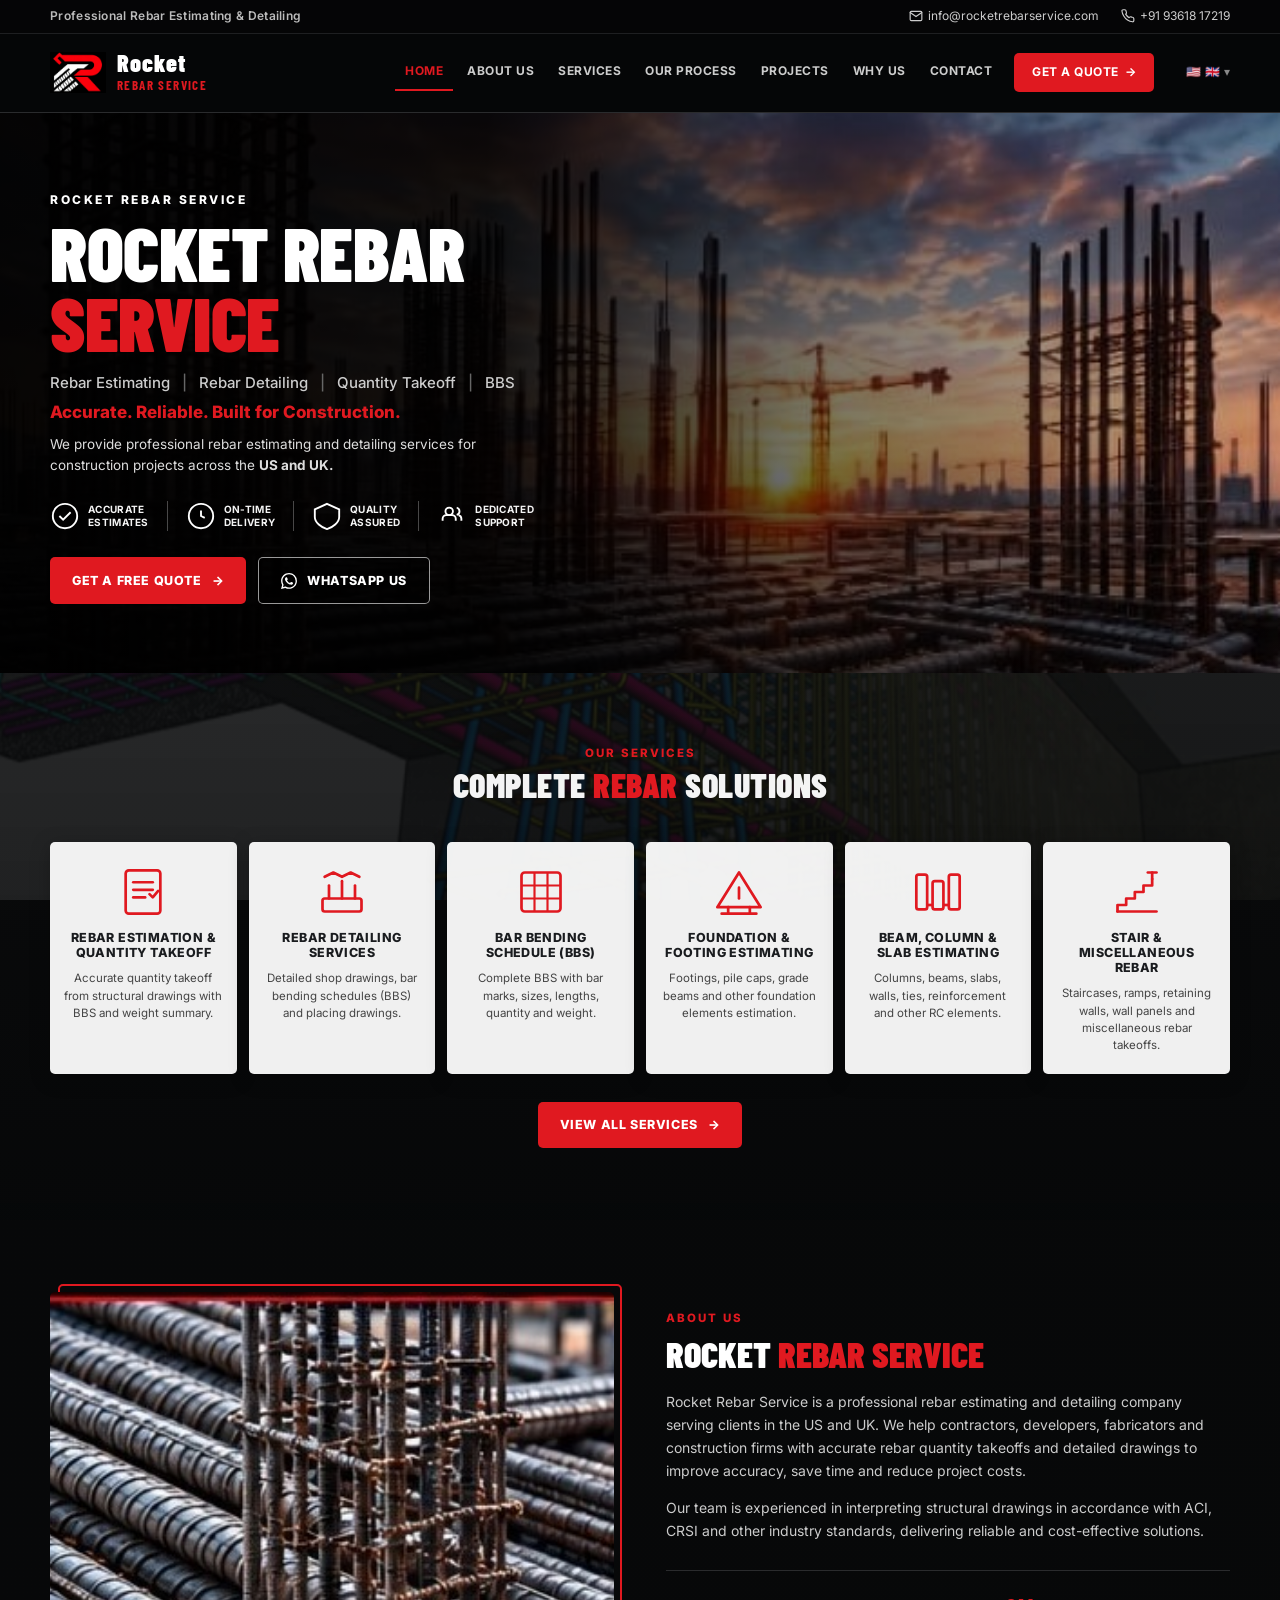
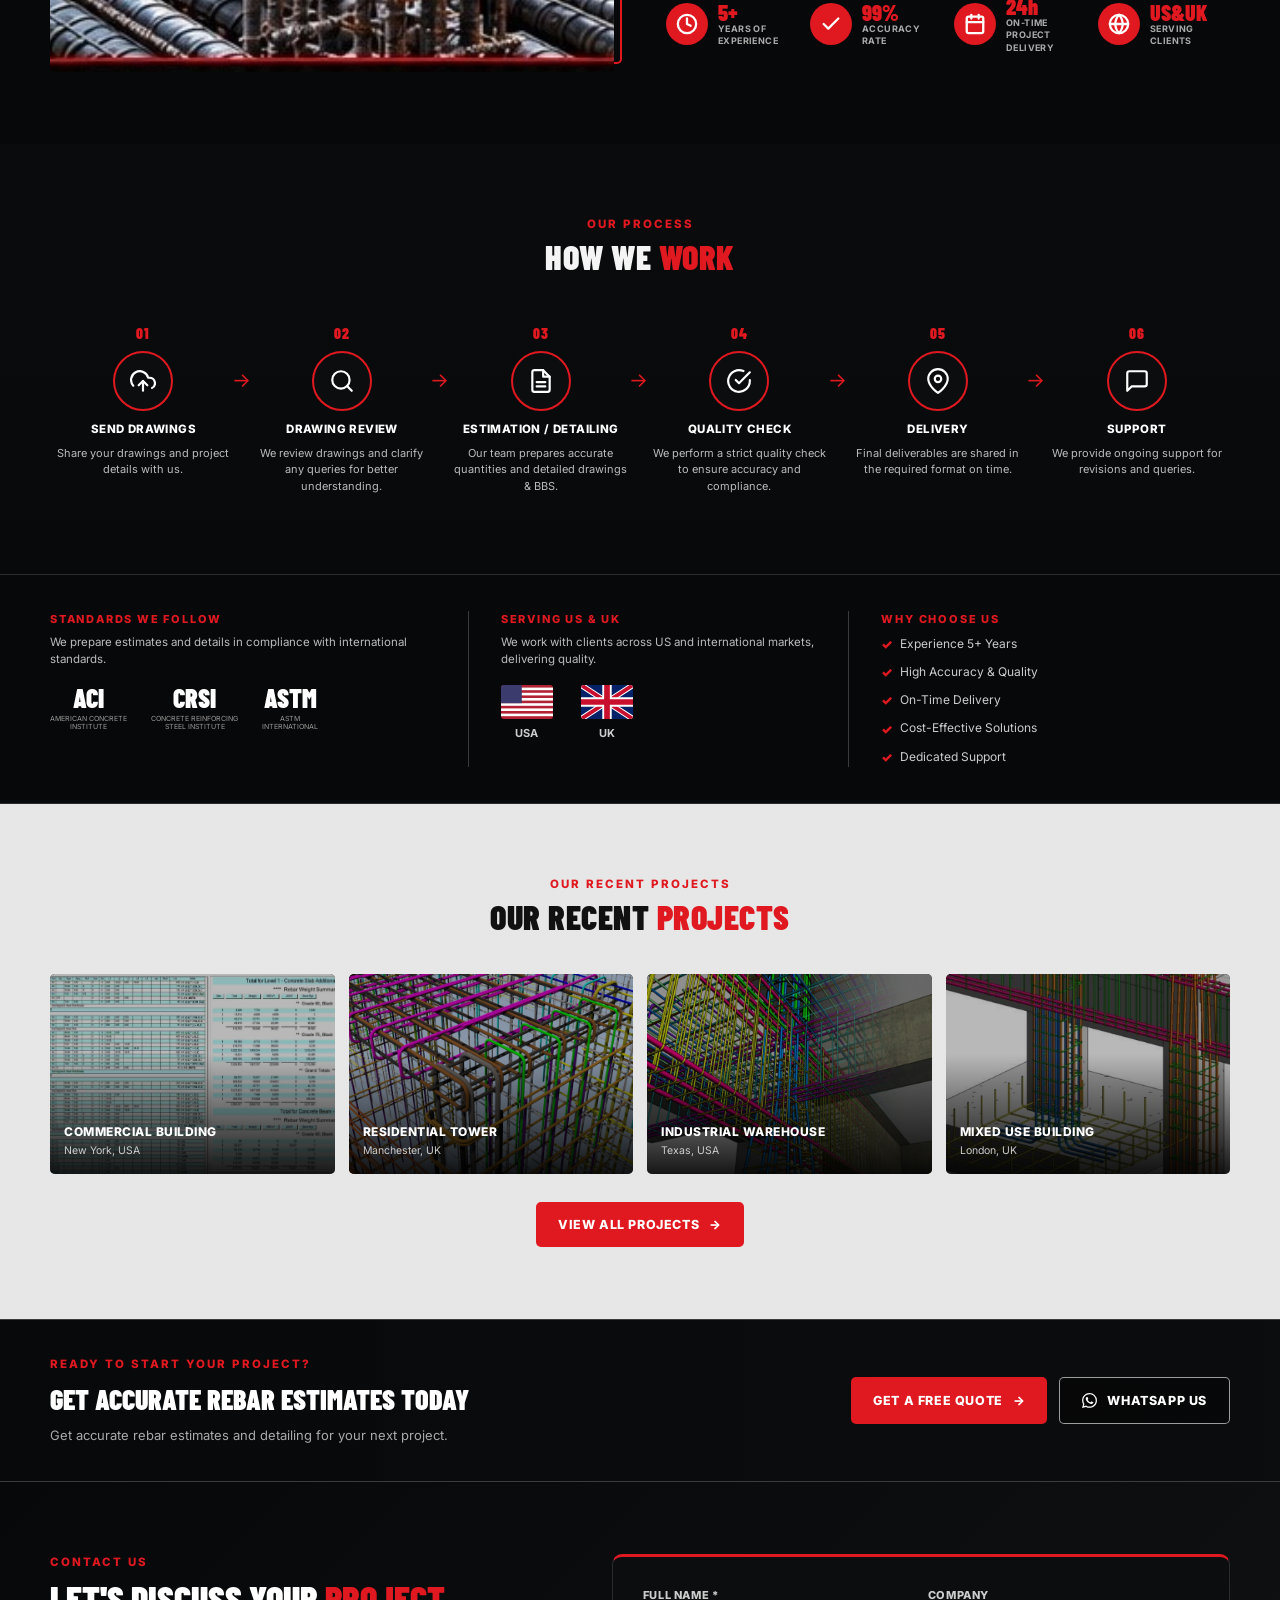
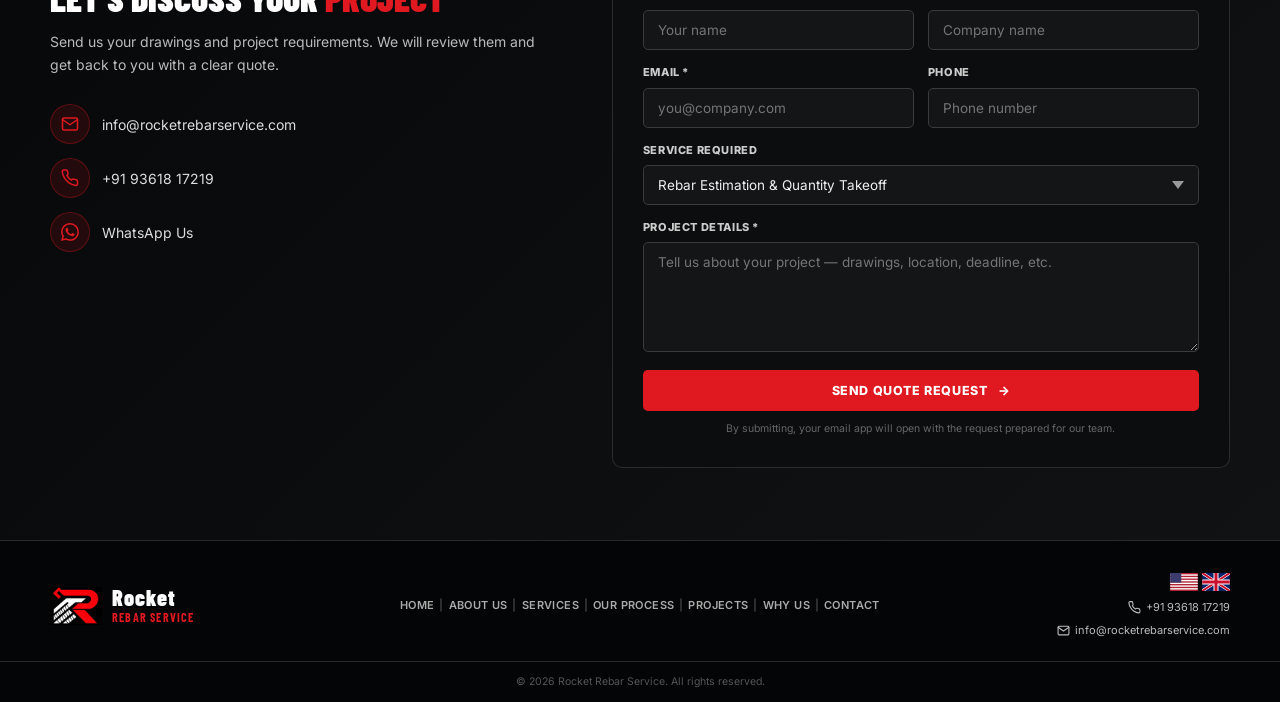
==== commit 9984f733: "Bugs Fixed" ====
--- a/index.html
+++ b/index.html
@@ -1,102 +1,766 @@
 <!doctype html>
 <html lang="en">
+
 <head>
   <meta charset="utf-8">
   <meta name="viewport" content="width=device-width, initial-scale=1, viewport-fit=cover">
-  <meta name="theme-color" content="#090a0b">
-  <meta name="description" content="Racket Rebar Service provides accurate rebar estimating, detailing, quantity takeoffs and BBS services for construction projects across the US and UK.">
-  <title>Racket Rebar Service | Rebar Estimating & Detailing</title>
-  <link rel="stylesheet" href="style.css">
+  <meta name="theme-color" content="#080909">
+  <title>Rocket Rebar Service | Rebar Estimating &amp; Detailing – US &amp; UK</title>
+  <meta name="description"
+    content="Rocket Rebar Service provides accurate rebar estimating, detailing, quantity takeoffs and BBS services for construction projects across the US and UK. ACI, CRSI and ASTM compliant.">
+  <meta name="robots" content="index, follow">
+  <meta property="og:title" content="Rocket Rebar Service | Rebar Estimating &amp; Detailing">
+  <meta property="og:description"
+    content="Professional rebar estimating and detailing for construction projects across the US and UK.">
+  <link rel="icon" type="image/svg+xml" href="assets/images/logo.jpeg">
+  <link rel="preconnect" href="https://fonts.googleapis.com">
+  <link rel="preconnect" href="https://fonts.gstatic.com" crossorigin>
+  <link rel="stylesheet" href="css/base.css">
+  <link rel="stylesheet" href="css/navbar.css">
+  <link rel="stylesheet" href="css/hero.css">
+  <link rel="stylesheet" href="css/services.css">
+  <link rel="stylesheet" href="css/about.css">
+  <link rel="stylesheet" href="css/process.css">
+  <link rel="stylesheet" href="css/projects.css">
+  <link rel="stylesheet" href="css/contact.css">
+  <link rel="stylesheet" href="css/footer.css">
 </head>
+
 <body>
-  <div class="topbar"><div class="container topbar-inner"><span>Professional Rebar Estimating & Detailing</span><div><a href="mailto:bharathm3726@outlook.com">✉ bharathm3726@outlook.com</a><a href="tel:+911234567890">☎ +91 1234567890</a></div></div></div>
-  <header class="site-header" id="header">
-    <div class="container nav-wrap">
-      <a class="brand" href="#home" aria-label="Racket Rebar Service home"><img class="brand-logo" src="assets/logo.svg" alt="Racket Rebar Service logo"><span><strong>RACKET</strong><em>REBAR SERVICE</em></span></a>
-      <button class="menu-toggle" aria-expanded="false" aria-controls="main-nav"><span></span><span></span><span></span><b>Menu</b></button>
-      <nav id="main-nav" class="main-nav">
-        <a class="active" href="#home">Home</a><a href="#about">About Us</a><a href="#services">Services</a><a href="#process">Our Process</a><a href="#projects">Projects</a><a href="#why-us">Why Us</a><a href="#contact">Contact</a>
-        <a class="nav-cta" href="#quote">Get a Quote <span>→</span></a>
-      </nav>
-      <div class="locale"><span>🇺🇸</span><span>🇬🇧</span><span>⌄</span></div>
+
+  <!-- ══════════════════════════════════════
+       TOPBAR
+       ══════════════════════════════════════ -->
+  <div class="topbar">
+    <div class="container topbar-inner">
+      <span class="topbar-left">Professional Rebar Estimating &amp; Detailing</span>
+      <div class="topbar-right">
+        <a href="mailto:info@rocketrebarservice.com">
+          <svg width="14" height="14" viewBox="0 0 24 24" fill="none" stroke="currentColor" stroke-width="2"
+            stroke-linecap="round" stroke-linejoin="round" aria-hidden="true">
+            <path d="M4 4h16c1.1 0 2 .9 2 2v12c0 1.1-.9 2-2 2H4c-1.1 0-2-.9-2-2V6c0-1.1.9-2 2-2z" />
+            <polyline points="22,6 12,13 2,6" />
+          </svg>
+          info@rocketrebarservice.com
+        </a>
+        <a href="tel:+919361817219">
+          <svg width="14" height="14" viewBox="0 0 24 24" fill="none" stroke="currentColor" stroke-width="2"
+            stroke-linecap="round" stroke-linejoin="round" aria-hidden="true">
+            <path
+              d="M22 16.92v3a2 2 0 0 1-2.18 2 19.79 19.79 0 0 1-8.63-3.07A19.5 19.5 0 0 1 4.69 12 19.79 19.79 0 0 1 1.61 3.4 2 2 0 0 1 3.6 1.22h3a2 2 0 0 1 2 1.72 12.84 12.84 0 0 0 .7 2.81 2 2 0 0 1-.45 2.11L7.91 8.84a16 16 0 0 0 6 6l.93-.94a2 2 0 0 1 2.11-.45 12.84 12.84 0 0 0 2.81.7A2 2 0 0 1 21.73 16z" />
+          </svg>
+          +91 93618 17219
+        </a>
+      </div>
     </div>
-  </header>
-
-  <main>
-    <section id="home" class="hero">
-      <div class="hero-bg"></div><div class="hero-overlay"></div>
-      <div class="container hero-content">
-        <div class="hero-copy">
-          <p class="eyebrow">RACKET REBAR SERVICE</p>
-          <h1>REBAR <span>SERVICE</span></h1>
-          <h2>Rebar Estimating <i>|</i> Rebar Detailing <i>|</i> Quantity Takeoff <i>|</i> BBS</h2>
-          <p class="lead">Accurate. Reliable. Built for Construction.</p>
-          <p class="hero-text">We provide professional rebar estimating and detailing services for construction projects across the <strong>US and UK.</strong></p>
-          <div class="hero-features">
-            <div><span class="line-icon">◎</span><b>Accurate<br>Estimates</b></div><div><span class="line-icon">◷</span><b>On-Time<br>Delivery</b></div><div><span class="line-icon">♢</span><b>Quality<br>Assured</b></div><div><span class="line-icon">♧</span><b>Dedicated<br>Support</b></div>
-          </div>
-          <div class="hero-actions"><a class="btn btn-red" href="#quote">Get a Free Quote <span>→</span></a><a class="btn btn-whatsapp" href="https://wa.me/911234567890?text=Hello%20Racket%20Rebar%20Service%2C%20I%27d%20like%20a%20quote." target="_blank" rel="noopener">◉ <span>WhatsApp Us</span></a></div>
+  </div>
+
+  <!-- ══════════════════════════════════════
+       NAVBAR — loaded as component
+       ══════════════════════════════════════ -->
+  <div data-component="components/navbar.html"></div>
+
+  <main id="main-content" role="main">
+
+    <!-- ══════════════════════════════════════
+         HERO
+         ══════════════════════════════════════ -->
+    <section id="home" class="hero" aria-label="Hero">
+      <div class="hero-bg" aria-hidden="true"></div>
+      <div class="hero-overlay" aria-hidden="true"></div>
+      <div class="container">
+        <div class="hero-content">
+
+          <p class="hero-eyebrow">Rocket Rebar Service</p>
+
+          <h1>ROCKET REBAR<span>SERVICE</span></h1>
+
+          <p class="hero-subtitle">
+            Rebar Estimating <i>|</i> Rebar Detailing <i>|</i> Quantity Takeoff <i>|</i> BBS
+          </p>
+
+          <p class="hero-tagline">Accurate. Reliable. Built for Construction.</p>
+
+          <p class="hero-copy">
+            We provide professional rebar estimating and detailing services for construction
+            projects across the <strong>US and UK.</strong>
+          </p>
+
+          <div class="hero-badges">
+            <div class="hero-badge">
+              <svg class="badge-icon" viewBox="0 0 32 32" fill="none" stroke="white" stroke-width="2"
+                aria-hidden="true">
+                <circle cx="16" cy="16" r="13" />
+                <polyline points="10,16 14,20 22,12" />
+              </svg>
+              <b>Accurate<br>Estimates</b>
+            </div>
+            <div class="hero-badge">
+              <svg class="badge-icon" viewBox="0 0 32 32" fill="none" stroke="white" stroke-width="2"
+                aria-hidden="true">
+                <circle cx="16" cy="16" r="13" />
+                <polyline points="16,10 16,16 20,18" />
+              </svg>
+              <b>On-Time<br>Delivery</b>
+            </div>
+            <div class="hero-badge">
+              <svg class="badge-icon" viewBox="0 0 32 32" fill="none" stroke="white" stroke-width="2"
+                aria-hidden="true">
+                <path d="M16 3 L29 9 L29 17 C29 23 22 28 16 30 C10 28 3 23 3 17 L3 9 Z" />
+              </svg>
+              <b>Quality<br>Assured</b>
+            </div>
+            <div class="hero-badge">
+              <svg class="badge-icon" viewBox="0 0 32 32" fill="none" stroke="white" stroke-width="2"
+                aria-hidden="true">
+                <path d="M20 21v-2a4 4 0 0 0-4-4H10a4 4 0 0 0-4 4v2" />
+                <circle cx="13" cy="11" r="4" />
+                <path d="M26 21v-2a4 4 0 0 0-3-3.87" />
+                <path d="M21 7.13a4 4 0 0 1 0 7.75" />
+              </svg>
+              <b>Dedicated<br>Support</b>
+            </div>
+          </div>
+
+          <div class="hero-actions">
+            <a class="btn btn-red" href="#contact" id="hero-quote-btn">
+              Get a Free Quote <span aria-hidden="true">→</span>
+            </a>
+            <a class="btn btn-whatsapp"
+              href="https://wa.me/919361817219?text=Hello%20Rocket%20Rebar%20Service%2C%20I%27d%20like%20a%20quote."
+              target="_blank" rel="noopener noreferrer" id="hero-wa-btn">
+              <svg width="16" height="16" viewBox="0 0 24 24" fill="currentColor" aria-hidden="true">
+                <path
+                  d="M17.472 14.382c-.297-.149-1.758-.867-2.03-.967-.273-.099-.471-.148-.67.15-.197.297-.767.966-.94 1.164-.173.199-.347.223-.644.075-.297-.15-1.255-.463-2.39-1.475-.883-.788-1.48-1.761-1.653-2.059-.173-.297-.018-.458.13-.606.134-.133.298-.347.446-.52.149-.174.198-.298.298-.497.099-.198.05-.371-.025-.52-.075-.149-.669-1.612-.916-2.207-.242-.579-.487-.5-.669-.51-.173-.008-.371-.01-.57-.01-.198 0-.52.074-.792.372-.272.297-1.04 1.016-1.04 2.479 0 1.462 1.065 2.875 1.213 3.074.149.198 2.096 3.2 5.077 4.487.709.306 1.262.489 1.694.625.712.227 1.36.195 1.871.118.571-.085 1.758-.719 2.006-1.413.248-.694.248-1.289.173-1.413-.074-.124-.272-.198-.57-.347m-5.421 7.403h-.004a9.87 9.87 0 0 1-5.031-1.378l-.361-.214-3.741.982.998-3.648-.235-.374a9.86 9.86 0 0 1-1.51-5.26c.001-5.45 4.436-9.884 9.888-9.884 2.64 0 5.122 1.03 6.988 2.898a9.825 9.825 0 0 1 2.893 6.994c-.003 5.45-4.437 9.884-9.885 9.884m8.413-18.297A11.815 11.815 0 0 0 12.05 0C5.495 0 .16 5.335.157 11.892c0 2.096.547 4.142 1.588 5.945L.057 24l6.305-1.654a11.882 11.882 0 0 0 5.683 1.448h.005c6.554 0 11.89-5.335 11.893-11.893a11.821 11.821 0 0 0-3.48-8.413Z" />
+              </svg>
+              WhatsApp Us
+            </a>
+          </div>
+
         </div>
       </div>
     </section>
 
-    <section id="services" class="section services"><div class="container">
-      <div class="section-heading"><span>OUR SERVICES</span><h2>COMPLETE <b>REBAR</b> SOLUTIONS</h2></div>
-      <div class="service-grid">
-        <article class="service-card"><div class="service-icon">▣</div><h3>Rebar Estimation &<br>Quantity Takeoff</h3><p>Accurate quantity takeoff from structural drawings with BBS and weight summary.</p></article>
-        <article class="service-card"><div class="service-icon">∿</div><h3>Rebar Detailing<br>Services</h3><p>Detailed shop drawings, bar bending schedules (BBS) and placing drawings.</p></article>
-        <article class="service-card"><div class="service-icon">▤</div><h3>Bar Bending<br>Schedule (BBS)</h3><p>Complete BBS with bar marks, sizes, lengths, quantity and weight.</p></article>
-        <article class="service-card"><div class="service-icon">♜</div><h3>Foundation &<br>Footing Estimating</h3><p>Footings, pile caps, grade beams and other foundation elements.</p></article>
-        <article class="service-card"><div class="service-icon">▥</div><h3>Beam, Column &<br>Slab Estimating</h3><p>Columns, beams, slabs, walls, ties, reinforcement and other RC elements.</p></article>
-        <article class="service-card"><div class="service-icon">⌁</div><h3>Stair & Miscellaneous<br>Rebar</h3><p>Staircases, ramps, retaining walls, wall panels and miscellaneous rebar takeoffs.</p></article>
-      </div>
-      <div class="center"><a class="btn btn-red" href="#contact">View All Services <span>→</span></a></div>
-    </div></section>
-
-    <section id="about" class="section about"><div class="container about-grid">
-      <div class="about-image"><img src="assets/about.jpg" alt="Reinforcement steel on a construction project"></div>
-      <div class="about-copy"><span class="kicker">ABOUT US</span><h2>RACKET REBAR SERVICE</h2><p>Racket Rebar Service is a professional rebar estimating and detailing company serving clients in the US and UK. We help contractors, developers, fabricators and construction firms with accurate rebar quantity takeoffs and detailed drawings to improve accuracy, save time and reduce project costs.</p><p>Our team is experienced in interpreting structural drawings in accordance with ACI, CRSI and other industry standards, delivering reliable and cost-effective solutions.</p>
-        <div class="stats"><div><b>5+</b><span>Years of<br>Experience</span></div><div><b>99%</b><span>Accuracy<br>Rate</span></div><div><b>24h</b><span>On-Time<br>Project Delivery</span></div><div><b>US & UK</b><span>Serving<br>Clients</span></div></div>
-      </div>
-    </div></section>
-
-    <section id="process" class="section process"><div class="container">
-      <div class="section-heading"><span>OUR PROCESS</span><h2>HOW WE <b>WORK</b></h2></div>
-      <div class="process-grid">
-        <div class="step"><strong>01</strong><div class="step-icon">☁</div><h3>Send Drawings</h3><p>Share your drawings and project details with us.</p></div>
-        <div class="step"><strong>02</strong><div class="step-icon">⌕</div><h3>Drawing Review</h3><p>We review drawings and clarify any queries for better understanding.</p></div>
-        <div class="step"><strong>03</strong><div class="step-icon">▤</div><h3>Estimation / Detailing</h3><p>Our team prepares accurate quantities and detailed drawings & BBS.</p></div>
-        <div class="step"><strong>04</strong><div class="step-icon">♢</div><h3>Quality Check</h3><p>We perform a strict quality check to ensure accuracy and compliance.</p></div>
-        <div class="step"><strong>05</strong><div class="step-icon">▣</div><h3>Delivery</h3><p>Final deliverables are shared in the required format on time.</p></div>
-        <div class="step"><strong>06</strong><div class="step-icon">◌</div><h3>Support</h3><p>We provide ongoing support for revisions and queries.</p></div>
-      </div>
-    </div></section>
-
-    <section class="standards"><div class="container standards-grid">
-      <div><span>STANDARDS WE FOLLOW</span><p>We prepare estimates and details in compliance with international standards.</p><div class="logos"><b>ACI<small>AMERICAN CONCRETE<br>INSTITUTE</small></b><b>CRSI<small>CONCRETE REINFORCING<br>STEEL INSTITUTE</small></b><b>ASTM<small>ASTM<br>INTERNATIONAL</small></b></div></div>
-      <div><span>SERVING US & UK</span><p>We work with clients across US and international markets, delivering quality and reliability.</p><div class="countries"><b>🇺🇸<small>USA</small></b><b>🇬🇧<small>UK</small></b></div></div>
-      <div id="why-us"><span>WHY CHOOSE US</span><ul><li>Experience 5+ Years</li><li>High Accuracy & Quality</li><li>On-Time Delivery</li><li>Cost-Effective Solutions</li><li>Dedicated Support</li></ul></div>
-    </div></section>
-
-    <section id="projects" class="section projects"><div class="container"><div class="section-heading"><span>OUR RECENT PROJECTS</span><h2>BUILT AROUND <b>PRECISION</b></h2></div>
-      <div class="project-grid">
-        <article class="project-card"><img src="assets/project-commercial.jpg" alt="Commercial building reinforcement"><div><h3>Commercial Building</h3><p>New York, USA</p></div></article>
-        <article class="project-card"><img src="assets/project-residential.jpg" alt="Residential tower reinforcement"><div><h3>Residential Tower</h3><p>Manchester, UK</p></div></article>
-        <article class="project-card"><img src="assets/project-industrial.jpg" alt="Industrial warehouse reinforcement"><div><h3>Industrial Warehouse</h3><p>Texas, USA</p></div></article>
-        <article class="project-card"><img src="assets/project-mixed.jpg" alt="Mixed use building reinforcement"><div><h3>Mixed Use Building</h3><p>London, UK</p></div></article>
-      </div><div class="center"><a class="btn btn-red" href="#quote">View All Projects <span>→</span></a></div>
-    </div></section>
-
-    <section id="quote" class="quote-band"><div class="container quote-inner"><div><span>READY TO START YOUR PROJECT?</span><h2>GET YOUR REBAR ESTIMATE TODAY</h2><p>Get accurate rebar estimates and detailing for your next project.</p></div><div class="quote-actions"><a class="btn btn-red" href="#contact">Get a Free Quote <span>→</span></a><a class="btn btn-whatsapp" href="https://wa.me/911234567890?text=Hello%20Racket%20Rebar%20Service%2C%20I%27d%20like%20a%20quote." target="_blank" rel="noopener">◉ WhatsApp Us</a></div></div></section>
-
-    <section id="contact" class="section contact"><div class="container contact-grid">
-      <div><span class="kicker">CONTACT US</span><h2>LET'S DISCUSS YOUR <b>PROJECT</b></h2><p>Send us your drawings and project requirements. We will review them and get back to you with a clear quote.</p><div class="contact-details"><a href="mailto:bharathm3726@outlook.com">✉ <span>bharathm3726@outlook.com</span></a><a href="tel:+911234567890">☎ <span>+91 1234567890</span></a><a href="https://wa.me/911234567890" target="_blank" rel="noopener">◉ <span>WhatsApp us</span></a></div></div>
-      <form id="quote-form" class="quote-form"><div class="form-row"><label>Full Name<input required name="name" type="text" placeholder="Your name"></label><label>Company<input name="company" type="text" placeholder="Company name"></label></div><div class="form-row"><label>Email<input required name="email" type="email" placeholder="you@company.com"></label><label>Phone<input name="phone" type="tel" placeholder="Phone number"></label></div><label>Service<select name="service"><option>Rebar Estimation & Quantity Takeoff</option><option>Rebar Detailing</option><option>Bar Bending Schedule (BBS)</option><option>Foundation & Footing Estimating</option><option>Beam, Column & Slab Estimating</option><option>Stair & Miscellaneous Rebar</option></select></label><label>Project Details<textarea required name="details" rows="5" placeholder="Tell us about your project, drawings, location, deadline, etc."></textarea></label><button class="btn btn-red" type="submit">Send Quote Request <span>→</span></button><p class="form-note">By submitting, your email app will open with the request prepared for our team.</p></form>
-    </div></section>
+    <!-- ══════════════════════════════════════
+         SERVICES
+         ══════════════════════════════════════ -->
+    <section id="services" class="section services" aria-labelledby="services-title">
+      <div class="container">
+        <div class="section-heading">
+          <span class="section-eyebrow">Our Services</span>
+          <h2 class="section-title" id="services-title">Complete <span>Rebar</span> Solutions</h2>
+        </div>
+
+        <div class="service-grid">
+
+          <article class="service-card">
+            <div class="service-icon">
+              <svg viewBox="0 0 48 48" fill="none" xmlns="http://www.w3.org/2000/svg" aria-hidden="true">
+                <rect x="8" y="4" width="32" height="40" rx="3" stroke="#e01920" stroke-width="2.5" />
+                <line x1="15" y1="15" x2="33" y2="15" stroke="#e01920" stroke-width="2.5" stroke-linecap="round" />
+                <line x1="15" y1="22" x2="33" y2="22" stroke="#e01920" stroke-width="2.5" stroke-linecap="round" />
+                <line x1="15" y1="29" x2="26" y2="29" stroke="#e01920" stroke-width="2.5" stroke-linecap="round" />
+                <polyline points="30,26 33,29 38,23" stroke="#e01920" stroke-width="2.5" stroke-linecap="round"
+                  stroke-linejoin="round" />
+              </svg>
+            </div>
+            <h3>Rebar Estimation &amp;<br>Quantity Takeoff</h3>
+            <p>Accurate quantity takeoff from structural drawings with BBS and weight summary.</p>
+          </article>
+
+          <article class="service-card">
+            <div class="service-icon">
+              <svg viewBox="0 0 48 48" fill="none" xmlns="http://www.w3.org/2000/svg" aria-hidden="true">
+                <rect x="6" y="30" width="36" height="12" rx="2" stroke="#e01920" stroke-width="2.5" />
+                <line x1="12" y1="30" x2="12" y2="18" stroke="#e01920" stroke-width="2.5" stroke-linecap="round" />
+                <line x1="24" y1="30" x2="24" y2="14" stroke="#e01920" stroke-width="2.5" stroke-linecap="round" />
+                <line x1="36" y1="30" x2="36" y2="18" stroke="#e01920" stroke-width="2.5" stroke-linecap="round" />
+                <path d="M8 10 L16 6 L24 10 L32 6 L40 10" stroke="#e01920" stroke-width="2.5" stroke-linecap="round"
+                  stroke-linejoin="round" />
+              </svg>
+            </div>
+            <h3>Rebar Detailing<br>Services</h3>
+            <p>Detailed shop drawings, bar bending schedules (BBS) and placing drawings.</p>
+          </article>
+
+          <article class="service-card">
+            <div class="service-icon">
+              <svg viewBox="0 0 48 48" fill="none" xmlns="http://www.w3.org/2000/svg" aria-hidden="true">
+                <rect x="6" y="6" width="36" height="36" rx="3" stroke="#e01920" stroke-width="2.5" />
+                <line x1="6" y1="18" x2="42" y2="18" stroke="#e01920" stroke-width="2" />
+                <line x1="6" y1="30" x2="42" y2="30" stroke="#e01920" stroke-width="2" />
+                <line x1="18" y1="6" x2="18" y2="42" stroke="#e01920" stroke-width="2" />
+                <line x1="30" y1="6" x2="30" y2="42" stroke="#e01920" stroke-width="2" />
+              </svg>
+            </div>
+            <h3>Bar Bending<br>Schedule (BBS)</h3>
+            <p>Complete BBS with bar marks, sizes, lengths, quantity and weight.</p>
+          </article>
+
+          <article class="service-card">
+            <div class="service-icon">
+              <svg viewBox="0 0 48 48" fill="none" xmlns="http://www.w3.org/2000/svg" aria-hidden="true">
+                <polygon points="24,6 44,38 4,38" stroke="#e01920" stroke-width="2.5" stroke-linejoin="round" />
+                <line x1="14" y1="38" x2="14" y2="44" stroke="#e01920" stroke-width="2.5" stroke-linecap="round" />
+                <line x1="34" y1="38" x2="34" y2="44" stroke="#e01920" stroke-width="2.5" stroke-linecap="round" />
+                <line x1="8" y1="44" x2="40" y2="44" stroke="#e01920" stroke-width="2.5" stroke-linecap="round" />
+                <line x1="24" y1="20" x2="24" y2="30" stroke="#e01920" stroke-width="2.5" stroke-linecap="round" />
+              </svg>
+            </div>
+            <h3>Foundation &amp;<br>Footing Estimating</h3>
+            <p>Footings, pile caps, grade beams and other foundation elements estimation.</p>
+          </article>
+
+          <article class="service-card">
+            <div class="service-icon">
+              <svg viewBox="0 0 48 48" fill="none" xmlns="http://www.w3.org/2000/svg" aria-hidden="true">
+                <rect x="4" y="8" width="10" height="32" rx="2" stroke="#e01920" stroke-width="2.5" />
+                <rect x="19" y="14" width="10" height="26" rx="2" stroke="#e01920" stroke-width="2.5" />
+                <rect x="34" y="8" width="10" height="32" rx="2" stroke="#e01920" stroke-width="2.5" />
+                <line x1="14" y1="36" x2="19" y2="36" stroke="#e01920" stroke-width="2.5" />
+                <line x1="29" y1="36" x2="34" y2="36" stroke="#e01920" stroke-width="2.5" />
+              </svg>
+            </div>
+            <h3>Beam, Column &amp;<br>Slab Estimating</h3>
+            <p>Columns, beams, slabs, walls, ties, reinforcement and other RC elements.</p>
+          </article>
+
+          <article class="service-card">
+            <div class="service-icon">
+              <svg viewBox="0 0 48 48" fill="none" xmlns="http://www.w3.org/2000/svg" aria-hidden="true">
+                <line x1="6" y1="42" x2="42" y2="42" stroke="#e01920" stroke-width="2.5" stroke-linecap="round" />
+                <polyline points="6,42 6,36 14,36 14,30 22,30 22,24 30,24 30,18 38,18 38,12" stroke="#e01920"
+                  stroke-width="2.5" stroke-linecap="round" stroke-linejoin="round" />
+                <line x1="38" y1="12" x2="38" y2="6" stroke="#e01920" stroke-width="2.5" stroke-linecap="round" />
+                <line x1="34" y1="6" x2="42" y2="6" stroke="#e01920" stroke-width="2.5" stroke-linecap="round" />
+              </svg>
+            </div>
+            <h3>Stair &amp; Miscellaneous<br>Rebar</h3>
+            <p>Staircases, ramps, retaining walls, wall panels and miscellaneous rebar takeoffs.</p>
+          </article>
+
+        </div>
+
+        <div class="services-cta">
+          <a class="btn btn-red" href="#contact" id="services-cta-btn">
+            View All Services <span aria-hidden="true">→</span>
+          </a>
+        </div>
+      </div>
+    </section>
+
+    <!-- ══════════════════════════════════════
+         ABOUT
+         ══════════════════════════════════════ -->
+    <section id="about" class="section about" aria-labelledby="about-title">
+      <div class="container about-grid">
+
+        <div class="about-image-wrap">
+          <img src="assets/images/about.jpg" alt="Reinforcement steel rebar on a construction site" loading="lazy"
+            width="560" height="420">
+        </div>
+
+        <div class="about-copy">
+          <span class="about-kicker">About Us</span>
+          <h2 class="about-title" id="about-title">Rocket <span>Rebar Service</span></h2>
+
+          <p>Rocket Rebar Service is a professional rebar estimating and detailing company serving
+            clients in the US and UK. We help contractors, developers, fabricators and construction
+            firms with accurate rebar quantity takeoffs and detailed drawings to improve accuracy,
+            save time and reduce project costs.</p>
+          <p>Our team is experienced in interpreting structural drawings in accordance with ACI,
+            CRSI and other industry standards, delivering reliable and cost-effective solutions.</p>
+
+          <div class="stats-row">
+            <div class="stat-item">
+              <div class="stat-badge">
+                <svg width="22" height="22" viewBox="0 0 24 24" fill="none" stroke="white" stroke-width="2.5"
+                  stroke-linecap="round" stroke-linejoin="round" aria-hidden="true">
+                  <circle cx="12" cy="12" r="10" />
+                  <polyline points="12 6 12 12 16 14" />
+                </svg>
+              </div>
+              <div>
+                <span class="stat-value">5+</span>
+                <span class="stat-label">Years of<br>Experience</span>
+              </div>
+            </div>
+            <div class="stat-item">
+              <div class="stat-badge">
+                <svg width="22" height="22" viewBox="0 0 24 24" fill="none" stroke="white" stroke-width="2.5"
+                  stroke-linecap="round" stroke-linejoin="round" aria-hidden="true">
+                  <polyline points="20 6 9 17 4 12" />
+                </svg>
+              </div>
+              <div>
+                <span class="stat-value">99%</span>
+                <span class="stat-label">Accuracy<br>Rate</span>
+              </div>
+            </div>
+            <div class="stat-item">
+              <div class="stat-badge">
+                <svg width="22" height="22" viewBox="0 0 24 24" fill="none" stroke="white" stroke-width="2.5"
+                  stroke-linecap="round" stroke-linejoin="round" aria-hidden="true">
+                  <rect x="3" y="4" width="18" height="18" rx="2" ry="2" />
+                  <line x1="16" y1="2" x2="16" y2="6" />
+                  <line x1="8" y1="2" x2="8" y2="6" />
+                  <line x1="3" y1="10" x2="21" y2="10" />
+                </svg>
+              </div>
+              <div>
+                <span class="stat-value">24h</span>
+                <span class="stat-label">On-Time<br>Project Delivery</span>
+              </div>
+            </div>
+            <div class="stat-item">
+              <div class="stat-badge">
+                <svg width="22" height="22" viewBox="0 0 24 24" fill="none" stroke="white" stroke-width="2.5"
+                  stroke-linecap="round" stroke-linejoin="round" aria-hidden="true">
+                  <circle cx="12" cy="12" r="10" />
+                  <line x1="2" y1="12" x2="22" y2="12" />
+                  <path
+                    d="M12 2a15.3 15.3 0 0 1 4 10 15.3 15.3 0 0 1-4 10 15.3 15.3 0 0 1-4-10 15.3 15.3 0 0 1 4-10z" />
+                </svg>
+              </div>
+              <div>
+                <span class="stat-value">US&UK</span>
+                <span class="stat-label">Serving<br>Clients</span>
+              </div>
+            </div>
+          </div>
+        </div>
+
+      </div>
+    </section>
+
+    <!-- ══════════════════════════════════════
+         PROCESS — HOW WE WORK
+         ══════════════════════════════════════ -->
+    <section id="process" class="section process" aria-labelledby="process-title">
+      <div class="container">
+        <div class="section-heading">
+          <span class="section-eyebrow">Our Process</span>
+          <h2 class="section-title" id="process-title">How We <span>Work</span></h2>
+        </div>
+
+        <div class="process-grid">
+
+          <div class="step">
+            <span class="step-number">01</span>
+            <div class="step-icon" aria-hidden="true">
+              <svg width="26" height="26" viewBox="0 0 24 24" fill="none" stroke="white" stroke-width="2"
+                stroke-linecap="round" stroke-linejoin="round">
+                <polyline points="16 16 12 12 8 16" />
+                <line x1="12" y1="12" x2="12" y2="21" />
+                <path d="M20.39 18.39A5 5 0 0 0 18 9h-1.26A8 8 0 1 0 3 16.3" />
+              </svg>
+            </div>
+            <h3>Send Drawings</h3>
+            <p>Share your drawings and project details with us.</p>
+          </div>
+
+          <div class="step">
+            <span class="step-number">02</span>
+            <div class="step-icon" aria-hidden="true">
+              <svg width="26" height="26" viewBox="0 0 24 24" fill="none" stroke="white" stroke-width="2"
+                stroke-linecap="round" stroke-linejoin="round">
+                <circle cx="11" cy="11" r="8" />
+                <line x1="21" y1="21" x2="16.65" y2="16.65" />
+              </svg>
+            </div>
+            <h3>Drawing Review</h3>
+            <p>We review drawings and clarify any queries for better understanding.</p>
+          </div>
+
+          <div class="step">
+            <span class="step-number">03</span>
+            <div class="step-icon" aria-hidden="true">
+              <svg width="26" height="26" viewBox="0 0 24 24" fill="none" stroke="white" stroke-width="2"
+                stroke-linecap="round" stroke-linejoin="round">
+                <path d="M14 2H6a2 2 0 0 0-2 2v16a2 2 0 0 0 2 2h12a2 2 0 0 0 2-2V8z" />
+                <polyline points="14 2 14 8 20 8" />
+                <line x1="16" y1="13" x2="8" y2="13" />
+                <line x1="16" y1="17" x2="8" y2="17" />
+              </svg>
+            </div>
+            <h3>Estimation / Detailing</h3>
+            <p>Our team prepares accurate quantities and detailed drawings &amp; BBS.</p>
+          </div>
+
+          <div class="step">
+            <span class="step-number">04</span>
+            <div class="step-icon" aria-hidden="true">
+              <svg width="26" height="26" viewBox="0 0 24 24" fill="none" stroke="white" stroke-width="2"
+                stroke-linecap="round" stroke-linejoin="round">
+                <path d="M22 11.08V12a10 10 0 1 1-5.93-9.14" />
+                <polyline points="22 4 12 14.01 9 11.01" />
+              </svg>
+            </div>
+            <h3>Quality Check</h3>
+            <p>We perform a strict quality check to ensure accuracy and compliance.</p>
+          </div>
+
+          <div class="step">
+            <span class="step-number">05</span>
+            <div class="step-icon" aria-hidden="true">
+              <svg width="26" height="26" viewBox="0 0 24 24" fill="none" stroke="white" stroke-width="2"
+                stroke-linecap="round" stroke-linejoin="round">
+                <path d="M21 10c0 7-9 13-9 13s-9-6-9-13a9 9 0 0 1 18 0z" />
+                <circle cx="12" cy="10" r="3" />
+              </svg>
+            </div>
+            <h3>Delivery</h3>
+            <p>Final deliverables are shared in the required format on time.</p>
+          </div>
+
+          <div class="step">
+            <span class="step-number">06</span>
+            <div class="step-icon" aria-hidden="true">
+              <svg width="26" height="26" viewBox="0 0 24 24" fill="none" stroke="white" stroke-width="2"
+                stroke-linecap="round" stroke-linejoin="round">
+                <path d="M21 15a2 2 0 0 1-2 2H7l-4 4V5a2 2 0 0 1 2-2h14a2 2 0 0 1 2 2z" />
+              </svg>
+            </div>
+            <h3>Support</h3>
+            <p>We provide ongoing support for revisions and queries.</p>
+          </div>
+
+        </div>
+      </div>
+    </section>
+
+    <!-- ══════════════════════════════════════
+         STANDARDS / WHY US
+         ══════════════════════════════════════ -->
+    <section id="why-us" class="standards-band" aria-label="Standards and credentials">
+      <div class="container">
+        <div class="standards-grid">
+
+          <div class="standards-col">
+            <span class="standards-label">Standards We Follow</span>
+            <p>We prepare estimates and details in compliance with international standards.</p>
+            <div class="std-logos">
+              <div class="std-logo">
+                <span class="std-logo-name">ACI</span>
+                <span class="std-logo-sub">American Concrete<br>Institute</span>
+              </div>
+              <div class="std-logo">
+                <span class="std-logo-name">CRSI</span>
+                <span class="std-logo-sub">Concrete Reinforcing<br>Steel Institute</span>
+              </div>
+              <div class="std-logo">
+                <span class="std-logo-name">ASTM</span>
+                <span class="std-logo-sub">ASTM<br>International</span>
+              </div>
+            </div>
+          </div>
+
+          <div class="standards-col">
+            <span class="standards-label">Serving US &amp; UK</span>
+            <p>We work with clients across US and international markets, delivering quality.</p>
+            <div class="country-row">
+              <div class="country-item">
+                <span class="country-flag" role="img" aria-label="United States">
+                  <svg width="52" height="34" viewBox="0 0 52 34" xmlns="http://www.w3.org/2000/svg">
+                    <rect width="52" height="34" fill="#B22234" />
+                    <rect y="2.6" width="52" height="2.6" fill="#fff" />
+                    <rect y="7.8" width="52" height="2.6" fill="#fff" />
+                    <rect y="13" width="52" height="2.6" fill="#fff" />
+                    <rect y="18.2" width="52" height="2.6" fill="#fff" />
+                    <rect y="23.4" width="52" height="2.6" fill="#fff" />
+                    <rect y="28.6" width="52" height="2.6" fill="#fff" />
+                    <rect width="20.8" height="18.2" fill="#3C3B6E" />
+                  </svg>
+                </span>
+                <span class="country-name">USA</span>
+              </div>
+              <div class="country-item">
+                <span class="country-flag" role="img" aria-label="United Kingdom">
+                  <svg width="52" height="34" viewBox="0 0 52 34" xmlns="http://www.w3.org/2000/svg">
+                    <rect width="52" height="34" fill="#012169" />
+                    <path d="M0,0 L52,34 M52,0 L0,34" stroke="#fff" stroke-width="5.7" />
+                    <path d="M0,0 L52,34 M52,0 L0,34" stroke="#C8102E" stroke-width="3.8" />
+                    <path d="M26,0 V34 M0,17 H52" stroke="#fff" stroke-width="9.4" />
+                    <path d="M26,0 V34 M0,17 H52" stroke="#C8102E" stroke-width="5.7" />
+                  </svg>
+                </span>
+                <span class="country-name">UK</span>
+              </div>
+            </div>
+          </div>
+
+          <div class="standards-col">
+            <span class="standards-label">Why Choose Us</span>
+            <ul class="why-list">
+              <li>Experience 5+ Years</li>
+              <li>High Accuracy &amp; Quality</li>
+              <li>On-Time Delivery</li>
+              <li>Cost-Effective Solutions</li>
+              <li>Dedicated Support</li>
+            </ul>
+          </div>
+
+        </div>
+      </div>
+    </section>
+
+    <!-- ══════════════════════════════════════
+         PROJECTS
+         ══════════════════════════════════════ -->
+    <section id="projects" class="section projects" aria-labelledby="projects-title">
+      <div class="container">
+        <div class="section-heading">
+          <span class="section-eyebrow">Our Recent Projects</span>
+          <h2 class="section-title" id="projects-title">Our Recent <span>Projects</span></h2>
+        </div>
+
+        <div class="project-grid">
+          <article class="project-card">
+            <img src="assets/images/project1.jpg" alt="Commercial building rebar reinforcement – New York, USA"
+              loading="lazy">
+            <div class="project-label">
+              <h3>Commercial Building</h3>
+              <p>New York, USA</p>
+            </div>
+          </article>
+          <article class="project-card">
+            <img src="assets/images/project2.jpg" alt="Residential tower rebar reinforcement – Manchester, UK"
+              loading="lazy">
+            <div class="project-label">
+              <h3>Residential Tower</h3>
+              <p>Manchester, UK</p>
+            </div>
+          </article>
+          <article class="project-card">
+            <img src="assets/images/rebar-detail.jpg" alt="Industrial warehouse rebar reinforcement – Texas, USA"
+              loading="lazy">
+            <div class="project-label">
+              <h3>Industrial Warehouse</h3>
+              <p>Texas, USA</p>
+            </div>
+          </article>
+          <article class="project-card">
+            <img src="assets/images/rebar-model.jpg" alt="Mixed use building rebar reinforcement – London, UK"
+              loading="lazy">
+            <div class="project-label">
+              <h3>Mixed Use Building</h3>
+              <p>London, UK</p>
+            </div>
+          </article>
+        </div>
+
+        <div class="projects-cta">
+          <a class="btn btn-red" href="#contact" id="projects-cta-btn">
+            View All Projects <span aria-hidden="true">→</span>
+          </a>
+        </div>
+      </div>
+    </section>
+
+    <!-- ══════════════════════════════════════
+         CTA BAND
+         ══════════════════════════════════════ -->
+    <section class="cta-band" aria-label="Call to action">
+      <div class="container cta-inner">
+        <div class="cta-text">
+          <span>Ready to Start Your Project?</span>
+          <h2>Get Accurate Rebar Estimates Today</h2>
+          <p>Get accurate rebar estimates and detailing for your next project.</p>
+        </div>
+        <div class="cta-actions">
+          <a class="btn btn-red" href="#contact" id="cta-quote-btn">
+            Get a Free Quote <span aria-hidden="true">→</span>
+          </a>
+          <a class="btn btn-whatsapp"
+            href="https://wa.me/919361817219?text=Hello%20Rocket%20Rebar%20Service%2C%20I%27d%20like%20a%20quote."
+            target="_blank" rel="noopener noreferrer" id="cta-wa-btn">
+            <svg width="15" height="15" viewBox="0 0 24 24" fill="currentColor" aria-hidden="true">
+              <path
+                d="M17.472 14.382c-.297-.149-1.758-.867-2.03-.967-.273-.099-.471-.148-.67.15-.197.297-.767.966-.94 1.164-.173.199-.347.223-.644.075-.297-.15-1.255-.463-2.39-1.475-.883-.788-1.48-1.761-1.653-2.059-.173-.297-.018-.458.13-.606.134-.133.298-.347.446-.52.149-.174.198-.298.298-.497.099-.198.05-.371-.025-.52-.075-.149-.669-1.612-.916-2.207-.242-.579-.487-.5-.669-.51-.173-.008-.371-.01-.57-.01-.198 0-.52.074-.792.372-.272.297-1.04 1.016-1.04 2.479 0 1.462 1.065 2.875 1.213 3.074.149.198 2.096 3.2 5.077 4.487.709.306 1.262.489 1.694.625.712.227 1.36.195 1.871.118.571-.085 1.758-.719 2.006-1.413.248-.694.248-1.289.173-1.413-.074-.124-.272-.198-.57-.347m-5.421 7.403h-.004a9.87 9.87 0 0 1-5.031-1.378l-.361-.214-3.741.982.998-3.648-.235-.374a9.86 9.86 0 0 1-1.51-5.26c.001-5.45 4.436-9.884 9.888-9.884 2.64 0 5.122 1.03 6.988 2.898a9.825 9.825 0 0 1 2.893 6.994c-.003 5.45-4.437 9.884-9.885 9.884m8.413-18.297A11.815 11.815 0 0 0 12.05 0C5.495 0 .16 5.335.157 11.892c0 2.096.547 4.142 1.588 5.945L.057 24l6.305-1.654a11.882 11.882 0 0 0 5.683 1.448h.005c6.554 0 11.89-5.335 11.893-11.893a11.821 11.821 0 0 0-3.48-8.413Z" />
+            </svg>
+            WhatsApp Us
+          </a>
+        </div>
+      </div>
+    </section>
+
+    <!-- ══════════════════════════════════════
+         CONTACT
+         ══════════════════════════════════════ -->
+    <section id="contact" class="section contact" aria-labelledby="contact-title">
+      <div class="container contact-grid">
+
+        <div class="contact-info">
+          <span class="contact-kicker">Contact Us</span>
+          <h2 class="contact-title" id="contact-title">Let's Discuss Your <span>Project</span></h2>
+          <p class="contact-desc">Send us your drawings and project requirements. We will review them
+            and get back to you with a clear quote.</p>
+
+          <div class="contact-details">
+            <a class="contact-detail-item" href="mailto:info@rocketrebarservice.com">
+              <span class="detail-icon">
+                <svg width="18" height="18" viewBox="0 0 24 24" fill="none" stroke="currentColor" stroke-width="2"
+                  stroke-linecap="round" stroke-linejoin="round" aria-hidden="true">
+                  <path d="M4 4h16c1.1 0 2 .9 2 2v12c0 1.1-.9 2-2 2H4c-1.1 0-2-.9-2-2V6c0-1.1.9-2 2-2z" />
+                  <polyline points="22,6 12,13 2,6" />
+                </svg>
+              </span>
+              info@rocketrebarservice.com
+            </a>
+            <a class="contact-detail-item" href="tel:+919361817219">
+              <span class="detail-icon">
+                <svg width="18" height="18" viewBox="0 0 24 24" fill="none" stroke="currentColor" stroke-width="2"
+                  stroke-linecap="round" stroke-linejoin="round" aria-hidden="true">
+                  <path
+                    d="M22 16.92v3a2 2 0 0 1-2.18 2 19.79 19.79 0 0 1-8.63-3.07A19.5 19.5 0 0 1 4.69 12 19.79 19.79 0 0 1 1.61 3.4 2 2 0 0 1 3.6 1.22h3a2 2 0 0 1 2 1.72 12.84 12.84 0 0 0 .7 2.81 2 2 0 0 1-.45 2.11L7.91 8.84a16 16 0 0 0 6 6l.93-.94a2 2 0 0 1 2.11-.45 12.84 12.84 0 0 0 2.81.7A2 2 0 0 1 21.73 16z" />
+                </svg>
+              </span>
+              +91 93618 17219
+            </a>
+            <a class="contact-detail-item" href="https://wa.me/919361817219" target="_blank" rel="noopener noreferrer">
+              <span class="detail-icon">
+                <svg width="18" height="18" viewBox="0 0 24 24" fill="currentColor" aria-hidden="true">
+                  <path
+                    d="M17.472 14.382c-.297-.149-1.758-.867-2.03-.967-.273-.099-.471-.148-.67.15-.197.297-.767.966-.94 1.164-.173.199-.347.223-.644.075-.297-.15-1.255-.463-2.39-1.475-.883-.788-1.48-1.761-1.653-2.059-.173-.297-.018-.458.13-.606.134-.133.298-.347.446-.52.149-.174.198-.298.298-.497.099-.198.05-.371-.025-.52-.075-.149-.669-1.612-.916-2.207-.242-.579-.487-.5-.669-.51-.173-.008-.371-.01-.57-.01-.198 0-.52.074-.792.372-.272.297-1.04 1.016-1.04 2.479 0 1.462 1.065 2.875 1.213 3.074.149.198 2.096 3.2 5.077 4.487.709.306 1.262.489 1.694.625.712.227 1.36.195 1.871.118.571-.085 1.758-.719 2.006-1.413.248-.694.248-1.289.173-1.413-.074-.124-.272-.198-.57-.347m-5.421 7.403h-.004a9.87 9.87 0 0 1-5.031-1.378l-.361-.214-3.741.982.998-3.648-.235-.374a9.86 9.86 0 0 1-1.51-5.26c.001-5.45 4.436-9.884 9.888-9.884 2.64 0 5.122 1.03 6.988 2.898a9.825 9.825 0 0 1 2.893 6.994c-.003 5.45-4.437 9.884-9.885 9.884m8.413-18.297A11.815 11.815 0 0 0 12.05 0C5.495 0 .16 5.335.157 11.892c0 2.096.547 4.142 1.588 5.945L.057 24l6.305-1.654a11.882 11.882 0 0 0 5.683 1.448h.005c6.554 0 11.89-5.335 11.893-11.893a11.821 11.821 0 0 0-3.48-8.413Z" />
+                </svg>
+              </span>
+              WhatsApp Us
+            </a>
+          </div>
+        </div>
+
+        <form id="quote-form" class="quote-form" novalidate aria-label="Request a quote">
+          <div class="form-row">
+            <div class="form-group">
+              <label for="field-name">Full Name *</label>
+              <input id="field-name" name="name" type="text" placeholder="Your name" required autocomplete="name">
+            </div>
+            <div class="form-group">
+              <label for="field-company">Company</label>
+              <input id="field-company" name="company" type="text" placeholder="Company name"
+                autocomplete="organization">
+            </div>
+          </div>
+          <div class="form-row">
+            <div class="form-group">
+              <label for="field-email">Email *</label>
+              <input id="field-email" name="email" type="email" placeholder="you@company.com" required
+                autocomplete="email">
+            </div>
+            <div class="form-group">
+              <label for="field-phone">Phone</label>
+              <input id="field-phone" name="phone" type="tel" placeholder="Phone number" autocomplete="tel">
+            </div>
+          </div>
+          <div class="form-group">
+            <label for="field-service">Service Required</label>
+            <select id="field-service" name="service">
+              <option>Rebar Estimation &amp; Quantity Takeoff</option>
+              <option>Rebar Detailing</option>
+              <option>Bar Bending Schedule (BBS)</option>
+              <option>Foundation &amp; Footing Estimating</option>
+              <option>Beam, Column &amp; Slab Estimating</option>
+              <option>Stair &amp; Miscellaneous Rebar</option>
+            </select>
+          </div>
+          <div class="form-group">
+            <label for="field-details">Project Details *</label>
+            <textarea id="field-details" name="details" rows="5"
+              placeholder="Tell us about your project — drawings, location, deadline, etc." required></textarea>
+          </div>
+          <button class="btn btn-red form-submit" type="submit" id="form-submit-btn">
+            Send Quote Request <span aria-hidden="true">→</span>
+          </button>
+          <p class="form-note">By submitting, your email app will open with the request prepared for our team.</p>
+        </form>
+
+      </div>
+    </section>
+
   </main>
 
-  <footer><div class="container footer-grid"><a class="brand" href="#home"><img class="brand-logo" src="assets/logo.svg" alt="Racket Rebar Service logo"><span><strong>RACKET</strong><em>REBAR SERVICE</em></span></a><div class="footer-links"><a href="#home">Home</a><a href="#about">About Us</a><a href="#services">Services</a><a href="#process">Our Process</a><a href="#projects">Projects</a><a href="#why-us">Why Us</a><a href="#contact">Contact</a></div><div class="footer-contact"><span>🇺🇸 🇬🇧</span><a href="tel:+911234567890">☎ +91 1234567890</a><a href="mailto:bharathm3726@outlook.com">✉ bharathm3726@outlook.com</a></div></div><div class="container copyright">© <span id="year">2026</span> Racket Rebar Service. All rights reserved.</div></footer>
-  <button class="back-top" aria-label="Back to top">↑</button>
-  <script src="script.js"></script>
+  <!-- ══════════════════════════════════════
+       FOOTER
+       ══════════════════════════════════════ -->
+  <footer class="site-footer" role="contentinfo">
+    <div class="container">
+      <div class="footer-grid">
+        <div>
+          <a class="footer-brand" href="#home" aria-label="Rocket Rebar Service home">
+            <img class="footer-brand-logo" src="assets/images/logo.jpeg" alt="Rocket Rebar Service logo" width="50"
+              height="50">
+            <div class="footer-brand-text">
+              <strong>Rocket</strong>
+              <em>Rebar Service</em>
+            </div>
+          </a>
+        </div>
+
+        <nav class="footer-links" aria-label="Footer navigation">
+          <a href="#home">Home</a>
+          <a href="#about">About Us</a>
+          <a href="#services">Services</a>
+          <a href="#process">Our Process</a>
+          <a href="#projects">Projects</a>
+          <a href="#why-us">Why Us</a>
+          <a href="#contact">Contact</a>
+        </nav>
+
+        <div class="footer-contact">
+          <div class="footer-contact-flags">
+            <svg width="28" height="18" viewBox="0 0 52 34" xmlns="http://www.w3.org/2000/svg" aria-label="USA">
+              <rect width="52" height="34" fill="#B22234" />
+              <rect y="2.6" width="52" height="2.6" fill="#fff" />
+              <rect y="7.8" width="52" height="2.6" fill="#fff" />
+              <rect y="13" width="52" height="2.6" fill="#fff" />
+              <rect y="18.2" width="52" height="2.6" fill="#fff" />
+              <rect y="23.4" width="52" height="2.6" fill="#fff" />
+              <rect y="28.6" width="52" height="2.6" fill="#fff" />
+              <rect width="20.8" height="18.2" fill="#3C3B6E" />
+            </svg>
+            <svg width="28" height="18" viewBox="0 0 52 34" xmlns="http://www.w3.org/2000/svg" aria-label="UK">
+              <rect width="52" height="34" fill="#012169" />
+              <path d="M0,0 L52,34 M52,0 L0,34" stroke="#fff" stroke-width="5.7" />
+              <path d="M0,0 L52,34 M52,0 L0,34" stroke="#C8102E" stroke-width="3.8" />
+              <path d="M26,0 V34 M0,17 H52" stroke="#fff" stroke-width="9.4" />
+              <path d="M26,0 V34 M0,17 H52" stroke="#C8102E" stroke-width="5.7" />
+            </svg>
+          </div>
+          <a href="tel:+919361817219">
+            <svg width="13" height="13" viewBox="0 0 24 24" fill="none" stroke="currentColor" stroke-width="2"
+              stroke-linecap="round" stroke-linejoin="round" aria-hidden="true">
+              <path
+                d="M22 16.92v3a2 2 0 0 1-2.18 2 19.79 19.79 0 0 1-8.63-3.07A19.5 19.5 0 0 1 4.69 12 19.79 19.79 0 0 1 1.61 3.4 2 2 0 0 1 3.6 1.22h3a2 2 0 0 1 2 1.72 12.84 12.84 0 0 0 .7 2.81 2 2 0 0 1-.45 2.11L7.91 8.84a16 16 0 0 0 6 6l.93-.94a2 2 0 0 1 2.11-.45 12.84 12.84 0 0 0 2.81.7A2 2 0 0 1 21.73 16z" />
+            </svg>
+            +91 93618 17219
+          </a>
+          <a href="mailto:info@rocketrebarservice.com">
+            <svg width="13" height="13" viewBox="0 0 24 24" fill="none" stroke="currentColor" stroke-width="2"
+              stroke-linecap="round" stroke-linejoin="round" aria-hidden="true">
+              <path d="M4 4h16c1.1 0 2 .9 2 2v12c0 1.1-.9 2-2 2H4c-1.1 0-2-.9-2-2V6c0-1.1.9-2 2-2z" />
+              <polyline points="22,6 12,13 2,6" />
+            </svg>
+            info@rocketrebarservice.com
+          </a>
+        </div>
+      </div>
+    </div>
+    <div class="footer-copyright">
+      <div class="container">
+        © <span id="footer-year">2026</span> Rocket Rebar Service. All rights reserved.
+      </div>
+    </div>
+  </footer>
+
+  <!-- Back to top -->
+  <button class="back-top" aria-label="Back to top" title="Back to top">↑</button>
+
+  <!-- Scripts — components.js loads only navbar.html now -->
+  <script src="js/components.js" defer></script>
+  <script src="js/navbar.js" defer></script>
+  <script src="js/scroll.js" defer></script>
+  <script src="js/form.js" defer></script>
+
 </body>
-</html>
+
+</html>
--- a/css/base.css
+++ b/css/base.css
@@ -0,0 +1,233 @@
+/* =========================================
+   BASE – Design tokens, reset, typography
+   Rocket Rebar Service
+   ========================================= */
+
+@import url('https://fonts.googleapis.com/css2?family=Barlow+Condensed:wght@700;800;900&family=Inter:wght@400;500;600;700;800;900&display=swap');
+
+/* ── CSS Custom Properties ── */
+:root {
+  /* Brand colours */
+  --red:        #e01920;
+  --red-hover:  #ff2a31;
+  --red-dark:   #b01218;
+
+  /* Background scale */
+  --bg:         #080909;
+  --bg-panel:   #111213;
+  --bg-panel2:  #18191a;
+  --bg-card:    #0c0d0e;
+
+  /* Text scale */
+  --text:       #f4f4f4;
+  --text-muted: #b8b9bc;
+  --text-dim:   #888;
+
+  /* Lines / borders */
+  --line:       #2a2b2d;
+  --line-light: #3a3b3d;
+
+  /* Whatsapp green */
+  --wa:         #25d366;
+
+  /* Layout */
+  --max-w:      1180px;
+  --radius:     5px;
+  --radius-lg:  10px;
+
+  /* Transitions */
+  --transition: 0.22s ease;
+}
+
+/* ── Reset ── */
+*,
+*::before,
+*::after {
+  box-sizing: border-box;
+  margin: 0;
+  padding: 0;
+}
+
+html {
+  scroll-behavior: smooth;
+  scroll-padding-top: 82px;
+  -webkit-text-size-adjust: 100%;
+}
+
+body {
+  background: var(--bg);
+  color: var(--text);
+  font-family: 'Inter', Arial, sans-serif;
+  font-size: 15px;
+  line-height: 1.55;
+  -webkit-font-smoothing: antialiased;
+}
+
+img {
+  display: block;
+  max-width: 100%;
+}
+
+a {
+  color: inherit;
+  text-decoration: none;
+  transition: color var(--transition);
+}
+
+ul {
+  list-style: none;
+}
+
+button {
+  font-family: inherit;
+  cursor: pointer;
+}
+
+/* ── Layout helpers ── */
+.container {
+  width: min(calc(100% - 48px), var(--max-w));
+  margin-inline: auto;
+}
+
+.section {
+  padding: 72px 0;
+}
+
+/* ── Section headings ── */
+.section-eyebrow {
+  display: block;
+  color: var(--red);
+  font-size: 11.5px;
+  font-weight: 800;
+  letter-spacing: 2px;
+  text-transform: uppercase;
+  margin-bottom: 6px;
+}
+
+.section-title {
+  font-family: 'Barlow Condensed', sans-serif;
+  font-size: 34px;
+  font-weight: 900;
+  line-height: 1;
+  text-transform: uppercase;
+  letter-spacing: 0.5px;
+}
+
+.section-title span,
+.section-title b {
+  color: var(--red);
+}
+
+.section-heading {
+  text-align: center;
+  margin-bottom: 40px;
+}
+
+/* ── Buttons ── */
+.btn {
+  display: inline-flex;
+  align-items: center;
+  justify-content: center;
+  gap: 10px;
+  padding: 13px 22px;
+  border: 0;
+  border-radius: var(--radius);
+  font-family: 'Inter', sans-serif;
+  font-size: 12.5px;
+  font-weight: 800;
+  letter-spacing: 0.6px;
+  text-transform: uppercase;
+  cursor: pointer;
+  transition: transform var(--transition), background var(--transition), border-color var(--transition), color var(--transition);
+  white-space: nowrap;
+}
+
+.btn:hover {
+  transform: translateY(-2px);
+}
+
+.btn-red {
+  background: var(--red);
+  color: #fff;
+}
+
+.btn-red:hover {
+  background: var(--red-hover);
+}
+
+.btn-whatsapp {
+  background: rgba(0, 0, 0, 0.35);
+  border: 1.5px solid rgba(255, 255, 255, 0.6);
+  color: #fff;
+}
+
+.btn-whatsapp:hover {
+  border-color: var(--wa);
+  color: var(--wa);
+}
+
+/* ── Utility ── */
+.text-center { text-align: center; }
+.mt-6 { margin-top: 6px; }
+.mt-10 { margin-top: 10px; }
+.mt-18 { margin-top: 18px; }
+.mt-24 { margin-top: 24px; }
+
+/* ── Back-to-top ── */
+.back-top {
+  position: fixed;
+  right: 22px;
+  bottom: 22px;
+  width: 44px;
+  height: 44px;
+  background: var(--red);
+  color: #fff;
+  border: 0;
+  border-radius: 50%;
+  font-size: 20px;
+  display: none;
+  align-items: center;
+  justify-content: center;
+  z-index: 999;
+  box-shadow: 0 4px 16px rgba(224, 25, 32, 0.4);
+  transition: background var(--transition), transform var(--transition);
+}
+
+.back-top.show {
+  display: flex;
+}
+
+.back-top:hover {
+  background: var(--red-hover);
+  transform: translateY(-3px);
+}
+
+/* ── Responsive container ── */
+@media (max-width: 780px) {
+  .container {
+    width: min(calc(100% - 32px), var(--max-w));
+  }
+  .section {
+    padding: 52px 0;
+  }
+}
+
+/* ── Hover lift transitions (no opacity:0 initial state — everything is visible) ── */
+.service-card {
+  transition: transform 0.25s ease, box-shadow 0.25s ease;
+}
+
+.project-card {
+  transition: box-shadow 0.3s ease;
+}
+
+.step .step-icon {
+  transition: background 0.25s ease, transform 0.25s ease;
+}
+
+/* ── Header scrolled compact state ── */
+.site-header.scrolled {
+  background: rgba(4, 5, 6, 0.98);
+  box-shadow: 0 2px 20px rgba(0,0,0,0.4);
+}
+
--- a/css/navbar.css
+++ b/css/navbar.css
@@ -0,0 +1,252 @@
+/* =========================================
+   NAVBAR – Topbar + Sticky Header
+   ========================================= */
+
+/* ── Topbar ── */
+.topbar {
+  background: #050506;
+  border-bottom: 1px solid #1e1f21;
+  color: #999;
+  font-size: 12px;
+}
+
+.topbar-inner {
+  display: flex;
+  justify-content: space-between;
+  align-items: center;
+  padding: 7px 0;
+}
+
+.topbar-left {
+  font-weight: 600;
+  color: #bbb;
+  letter-spacing: 0.3px;
+}
+
+.topbar-right {
+  display: flex;
+  gap: 22px;
+  align-items: center;
+}
+
+.topbar-right a {
+  color: #ccc;
+  display: flex;
+  align-items: center;
+  gap: 5px;
+  transition: color var(--transition);
+}
+
+.topbar-right a:hover {
+  color: var(--red);
+}
+
+.topbar-right a svg,
+.topbar-right a .t-icon {
+  font-size: 14px;
+}
+
+/* ── Site Header ── */
+.site-header {
+  position: sticky;
+  top: 0;
+  z-index: 100;
+  background: rgba(6, 7, 8, 0.94);
+  border-bottom: 1px solid var(--line);
+  backdrop-filter: blur(14px);
+  -webkit-backdrop-filter: blur(14px);
+}
+
+/* ── Nav Wrap ── */
+.nav-wrap {
+  height: 78px;
+  display: flex;
+  align-items: center;
+  gap: 28px;
+}
+
+/* ── Brand / Logo ── */
+.brand {
+  display: flex;
+  align-items: center;
+  gap: 11px;
+  min-width: 240px;
+  flex-shrink: 0;
+}
+
+.brand-logo {
+  width: 56px;
+  height: 56px;
+  object-fit: contain;
+  flex-shrink: 0;
+}
+
+.brand-text b {
+  display: block;
+  font-family: 'Barlow Condensed', sans-serif;
+  font-size: 24px;
+  font-weight: 900;
+  letter-spacing: 1px;
+  line-height: 1;
+  color: #fff;
+}
+
+.brand-text em {
+  display: block;
+  font-style: normal;
+  font-family: 'Barlow Condensed', sans-serif;
+  font-size: 13px;
+  font-weight: 700;
+  letter-spacing: 1.4px;
+  color: var(--red);
+  text-transform: uppercase;
+}
+
+/* ── Main Nav ── */
+.main-nav {
+  display: flex;
+  align-items: center;
+  gap: 4px;
+  margin-left: auto;
+}
+
+.main-nav > a {
+  padding: 8px 10px;
+  font-size: 12px;
+  font-weight: 700;
+  letter-spacing: 0.5px;
+  text-transform: uppercase;
+  color: #ccc;
+  border-bottom: 2px solid transparent;
+  transition: color var(--transition), border-color var(--transition);
+  white-space: nowrap;
+}
+
+.main-nav > a:hover,
+.main-nav > a.active {
+  color: var(--red);
+  border-color: var(--red);
+}
+
+.nav-cta {
+  padding: 10px 18px !important;
+  background: var(--red) !important;
+  color: #fff !important;
+  border-radius: var(--radius) !important;
+  border-bottom: 0 !important;
+  margin-left: 8px;
+  display: flex;
+  align-items: center;
+  gap: 6px;
+}
+
+.nav-cta:hover {
+  background: var(--red-hover) !important;
+  color: #fff !important;
+}
+
+/* ── Locale / flags ── */
+.locale {
+  display: flex;
+  align-items: center;
+  gap: 4px;
+  font-size: 20px;
+  margin-left: 4px;
+  cursor: pointer;
+}
+
+.locale span {
+  font-size: 12px;
+  color: #999;
+}
+
+/* ── Mobile menu toggle ── */
+.menu-toggle {
+  display: none;
+  flex-direction: column;
+  justify-content: center;
+  gap: 5px;
+  width: 44px;
+  height: 42px;
+  padding: 10px;
+  background: transparent;
+  border: 1px solid var(--line-light);
+  border-radius: 4px;
+  margin-left: auto;
+}
+
+.menu-toggle span {
+  display: block;
+  width: 100%;
+  height: 2px;
+  background: #fff;
+  border-radius: 2px;
+  transition: transform var(--transition), opacity var(--transition);
+}
+
+.menu-toggle[aria-expanded="true"] span:nth-child(1) {
+  transform: translateY(7px) rotate(45deg);
+}
+
+.menu-toggle[aria-expanded="true"] span:nth-child(2) {
+  opacity: 0;
+}
+
+.menu-toggle[aria-expanded="true"] span:nth-child(3) {
+  transform: translateY(-7px) rotate(-45deg);
+}
+
+/* ── Responsive ── */
+@media (max-width: 1050px) {
+  .main-nav > a {
+    font-size: 11px;
+    padding: 8px 7px;
+  }
+  .brand {
+    min-width: 200px;
+  }
+}
+
+@media (max-width: 860px) {
+  .topbar { display: none; }
+  .locale { display: none; }
+  .menu-toggle { display: flex; }
+  .nav-wrap { height: 68px; }
+
+  .main-nav {
+    display: none;
+    position: absolute;
+    top: 68px;
+    left: 0;
+    right: 0;
+    background: #0b0c0d;
+    border-bottom: 2px solid var(--red);
+    flex-direction: column;
+    align-items: stretch;
+    gap: 0;
+    padding: 8px 16px 16px;
+  }
+
+  .main-nav.open {
+    display: flex;
+  }
+
+  .main-nav > a {
+    padding: 13px 6px;
+    border-bottom: 1px solid var(--line);
+    border-right: 0;
+    font-size: 13px;
+  }
+
+  .main-nav > a:last-child {
+    border-bottom: 0;
+  }
+
+  .nav-cta {
+    margin: 10px 0 0;
+    justify-content: center;
+    background: var(--red) !important;
+    border-radius: var(--radius) !important;
+    padding: 13px !important;
+  }
+}
--- a/css/hero.css
+++ b/css/hero.css
@@ -0,0 +1,171 @@
+/* =========================================
+   HERO – Full-width hero section
+   ========================================= */
+
+.hero {
+  position: relative;
+  min-height: 560px;
+  overflow: hidden;
+  display: flex;
+  align-items: stretch;
+}
+
+/* ── Background image ── */
+.hero-bg {
+  position: absolute;
+  inset: 0;
+  background-image: url('../assets/images/hero.jpeg');
+  background-size: cover;
+  background-position: center 30%;
+  z-index: 0;
+}
+
+/* ── Gradient overlay ── */
+.hero-overlay {
+  position: absolute;
+  inset: 0;
+  background:
+    linear-gradient(90deg,
+      rgba(0,0,0,0.97) 0%,
+      rgba(0,0,0,0.92) 38%,
+      rgba(0,0,0,0.55) 62%,
+      rgba(0,0,0,0.20) 100%
+    ),
+    linear-gradient(0deg, rgba(0,0,0,0.45) 0%, transparent 40%);
+  z-index: 1;
+}
+
+/* ── Container inside hero — uses natural .container width & margin ── */
+.hero > .container {
+  position: relative;
+  z-index: 2;
+  display: flex;
+  align-items: center;
+  /* NOTE: width and margin-inline come from .container in base.css
+     Do NOT add width:100% here or it overrides the container padding */
+}
+
+/* ── Hero content — constrained to left portion ── */
+.hero-content {
+  max-width: 620px;
+  padding: 65px 0 55px;
+  /* No width:100% — avoids overriding .container */
+}
+
+/* ── Eyebrow ── */
+.hero-eyebrow {
+  font-size: 12px;
+  font-weight: 800;
+  letter-spacing: 2.5px;
+  text-transform: uppercase;
+  color: #fff;
+  margin: 0 0 8px;
+}
+
+/* ── H1: ROCKET REBAR (white) / SERVICE (red block) ── */
+.hero h1 {
+  font-family: 'Barlow Condensed', sans-serif;
+  font-size: 76px;
+  font-weight: 900;
+  line-height: 0.92;
+  text-transform: uppercase;
+  letter-spacing: -0.5px;
+  color: #fff;
+  margin: 0 0 14px;
+}
+
+.hero h1 span {
+  display: block;
+  color: var(--red);
+}
+
+/* ── Subtitle ── */
+.hero-subtitle {
+  font-size: 15px;
+  color: #ccc;
+  margin: 0 0 5px;
+  font-weight: 500;
+}
+
+.hero-subtitle i {
+  color: #666;
+  font-style: normal;
+  margin: 0 8px;
+}
+
+/* ── Tagline ── */
+.hero-tagline {
+  font-size: 17px;
+  font-weight: 800;
+  color: var(--red);
+  margin: 0 0 8px;
+}
+
+/* ── Body copy ── */
+.hero-copy {
+  font-size: 13.5px;
+  color: #ddd;
+  max-width: 480px;
+  margin: 0 0 24px;
+  line-height: 1.6;
+}
+
+/* ── Feature badges ── */
+.hero-badges {
+  display: flex;
+  align-items: center;
+  margin: 0 0 26px;
+}
+
+.hero-badge {
+  display: flex;
+  align-items: center;
+  gap: 8px;
+  padding: 0 18px;
+  border-right: 1px solid rgba(255,255,255,0.28);
+  font-size: 10px;
+  font-weight: 700;
+  text-transform: uppercase;
+  line-height: 1.3;
+  letter-spacing: 0.3px;
+}
+
+.hero-badge:first-child { padding-left: 0; }
+.hero-badge:last-child  { border-right: 0; }
+
+.badge-icon {
+  width: 30px;
+  height: 30px;
+  flex-shrink: 0;
+}
+
+/* ── CTA buttons ── */
+.hero-actions {
+  display: flex;
+  gap: 12px;
+  flex-wrap: wrap;
+}
+
+/* ── Responsive ── */
+@media (max-width: 900px) {
+  .hero { min-height: 500px; }
+  .hero h1 { font-size: 60px; }
+}
+
+@media (max-width: 600px) {
+  .hero { min-height: 600px; }
+  .hero h1 { font-size: 50px; }
+  .hero-content { padding: 50px 0 44px; }
+  .hero-subtitle { font-size: 13px; }
+
+  .hero-badges {
+    display: grid;
+    grid-template-columns: 1fr 1fr;
+    gap: 14px;
+  }
+  .hero-badge {
+    padding: 0;
+    border: 0;
+  }
+  .hero-actions .btn { width: 100%; }
+}
--- a/css/services.css
+++ b/css/services.css
@@ -0,0 +1,99 @@
+/* =========================================
+   SERVICES – Complete Rebar Solutions
+   ========================================= */
+
+.services {
+  background:
+    linear-gradient(180deg, rgba(10,11,12,0.88), rgba(6,7,8,0.94)),
+    url('../assets/images/rebar-detail.jpg') center / cover fixed;
+}
+
+/* ── Grid ── */
+.service-grid {
+  display: grid;
+  grid-template-columns: repeat(6, 1fr);
+  gap: 12px;
+}
+
+/* ── Card ── */
+.service-card {
+  background: rgba(250, 250, 250, 0.96);
+  color: #1a1c1f;
+  min-height: 220px;
+  padding: 24px 14px 20px;
+  text-align: center;
+  border-radius: var(--radius);
+  box-shadow: 0 4px 20px rgba(0,0,0,0.25);
+  transition: transform var(--transition), box-shadow var(--transition);
+  display: flex;
+  flex-direction: column;
+  align-items: center;
+}
+
+.service-card:hover {
+  transform: translateY(-5px);
+  box-shadow: 0 10px 32px rgba(224, 25, 32, 0.18);
+}
+
+/* ── Icon ── */
+.service-icon {
+  width: 52px;
+  height: 52px;
+  display: flex;
+  align-items: center;
+  justify-content: center;
+  margin-bottom: 12px;
+}
+
+.service-icon img,
+.service-icon svg {
+  width: 100%;
+  height: 100%;
+  object-fit: contain;
+}
+
+/* Using inline SVG / emoji fallback */
+.service-icon-svg {
+  font-size: 38px;
+  color: var(--red);
+  line-height: 1;
+}
+
+/* ── Card title ── */
+.service-card h3 {
+  font-size: 12.5px;
+  font-weight: 800;
+  text-transform: uppercase;
+  letter-spacing: 0.4px;
+  line-height: 1.2;
+  margin-bottom: 10px;
+  color: #1a1c1f;
+}
+
+/* ── Card body ── */
+.service-card p {
+  font-size: 11.5px;
+  color: #444;
+  line-height: 1.5;
+  margin: 0;
+}
+
+/* ── CTA row ── */
+.services-cta {
+  text-align: center;
+  margin-top: 28px;
+}
+
+/* ── Responsive ── */
+@media (max-width: 1100px) {
+  .service-grid { grid-template-columns: repeat(3, 1fr); }
+}
+
+@media (max-width: 700px) {
+  .service-grid { grid-template-columns: repeat(2, 1fr); }
+  .service-card { min-height: auto; padding: 20px 12px 18px; }
+}
+
+@media (max-width: 440px) {
+  .service-grid { grid-template-columns: 1fr; }
+}
--- a/css/about.css
+++ b/css/about.css
@@ -0,0 +1,130 @@
+/* =========================================
+   ABOUT – Rebar Service About Section
+   ========================================= */
+
+.about {
+  background:
+    linear-gradient(90deg, rgba(7,8,9,0.96) 0%, rgba(7,8,9,0.80) 100%),
+    url('../assets/images/about.jpg') center / cover fixed;
+}
+
+/* ── Grid ── */
+.about-grid {
+  display: grid;
+  grid-template-columns: 1fr 1fr;
+  gap: 52px;
+  align-items: center;
+}
+
+/* ── Image side ── */
+.about-image-wrap {
+  position: relative;
+}
+
+.about-image-wrap::before {
+  content: '';
+  position: absolute;
+  inset: -8px -8px 8px 8px;
+  border: 2px solid var(--red);
+  border-radius: var(--radius);
+  z-index: 0;
+}
+
+.about-image-wrap img {
+  position: relative;
+  z-index: 1;
+  width: 100%;
+  height: 380px;
+  object-fit: cover;
+  border-radius: var(--radius);
+}
+
+/* ── Content side ── */
+.about-kicker {
+  display: block;
+  color: var(--red);
+  font-size: 11.5px;
+  font-weight: 800;
+  letter-spacing: 2px;
+  text-transform: uppercase;
+  margin-bottom: 8px;
+}
+
+.about-title {
+  font-family: 'Barlow Condensed', sans-serif;
+  font-size: 36px;
+  font-weight: 900;
+  text-transform: uppercase;
+  line-height: 1;
+  margin-bottom: 18px;
+  color: #fff;
+}
+
+.about-title span {
+  color: var(--red);
+}
+
+.about-copy p {
+  font-size: 14px;
+  color: #ccc;
+  margin-bottom: 14px;
+  line-height: 1.65;
+}
+
+/* ── Stats row ── */
+.stats-row {
+  display: grid;
+  grid-template-columns: repeat(4, 1fr);
+  gap: 12px;
+  margin-top: 28px;
+  border-top: 1px solid var(--line);
+  padding-top: 24px;
+}
+
+.stat-item {
+  display: flex;
+  align-items: center;
+  gap: 10px;
+}
+
+/* Circular red icon badge */
+.stat-badge {
+  width: 42px;
+  height: 42px;
+  min-width: 42px;
+  background: var(--red);
+  border-radius: 50%;
+  display: flex;
+  align-items: center;
+  justify-content: center;
+  flex-shrink: 0;
+}
+
+.stat-value {
+  font-family: 'Barlow Condensed', sans-serif;
+  font-size: 22px;
+  font-weight: 900;
+  color: var(--red);
+  line-height: 1;
+  display: block;
+}
+
+.stat-label {
+  font-size: 9px;
+  font-weight: 700;
+  text-transform: uppercase;
+  color: #aaa;
+  letter-spacing: 0.4px;
+  line-height: 1.35;
+  display: block;
+}
+
+/* ── Responsive ── */
+@media (max-width: 860px) {
+  .about-grid {
+    grid-template-columns: 1fr;
+    gap: 32px;
+  }
+  .about-image-wrap img { height: 280px; }
+  .stats-row { grid-template-columns: repeat(2, 1fr); gap: 16px; }
+}
--- a/css/process.css
+++ b/css/process.css
@@ -0,0 +1,248 @@
+/* =========================================
+   PROCESS – How We Work steps
+   ========================================= */
+
+.process {
+  background:
+    linear-gradient(180deg, rgba(10,11,12,0.90), rgba(8,9,10,0.95)),
+    url('../assets/images/rebar-placing.jpg') center / cover fixed;
+}
+
+/* ── Steps grid ── */
+.process-grid {
+  display: grid;
+  grid-template-columns: repeat(6, 1fr);
+  gap: 12px;
+  position: relative;
+}
+
+/* ── Single step ── */
+.step {
+  text-align: center;
+  position: relative;
+  padding: 8px 4px;
+}
+
+/* ── Connector arrow between steps ── */
+.step:not(:last-child)::after {
+  content: '→';
+  position: absolute;
+  right: -14px;
+  top: 56px;
+  color: var(--red);
+  font-size: 20px;
+  line-height: 1;
+  z-index: 2;
+}
+
+/* ── Step number ── */
+.step-number {
+  display: block;
+  font-family: 'Barlow Condensed', sans-serif;
+  font-size: 15px;
+  font-weight: 900;
+  color: var(--red);
+  letter-spacing: 1px;
+  margin-bottom: 6px;
+}
+
+/* ── Icon circle ── */
+.step-icon {
+  width: 60px;
+  height: 60px;
+  border: 2px solid var(--red);
+  border-radius: 50%;
+  display: flex;
+  align-items: center;
+  justify-content: center;
+  margin: 0 auto 10px;
+  background: #0c0d0e;
+  font-size: 26px;
+  color: #fff;
+  transition: background var(--transition), transform var(--transition);
+}
+
+.step:hover .step-icon {
+  background: var(--red);
+  transform: scale(1.08);
+}
+
+/* ── Step heading ── */
+.step h3 {
+  font-size: 11.5px;
+  font-weight: 800;
+  text-transform: uppercase;
+  letter-spacing: 0.4px;
+  margin-bottom: 6px;
+  color: #fff;
+}
+
+/* ── Step description ── */
+.step p {
+  font-size: 11px;
+  color: #bbb;
+  line-height: 1.5;
+  margin: 0;
+}
+
+/* ── Standards sub-section ── */
+.standards-band {
+  padding: 36px 0;
+  background:
+    linear-gradient(90deg, rgba(7,8,9,0.96), rgba(7,8,9,0.88)),
+    url('../assets/images/rebar-detail.jpg') center / cover fixed;
+  border-top: 1px solid var(--line);
+  border-bottom: 1px solid var(--line);
+}
+
+.standards-grid {
+  display: grid;
+  grid-template-columns: 1.1fr 1fr 1fr;
+  gap: 0;
+}
+
+.standards-col {
+  padding: 0 32px;
+  border-right: 1px solid var(--line-light);
+}
+
+.standards-col:first-child { padding-left: 0; }
+.standards-col:last-child  { border-right: 0; }
+
+.standards-label {
+  display: block;
+  color: var(--red);
+  font-size: 11px;
+  font-weight: 800;
+  letter-spacing: 1.8px;
+  text-transform: uppercase;
+  margin-bottom: 6px;
+}
+
+.standards-col p {
+  font-size: 11.5px;
+  color: #bbb;
+  margin-bottom: 16px;
+  line-height: 1.5;
+}
+
+/* ── Standards logos ── */
+.std-logos {
+  display: flex;
+  gap: 24px;
+  align-items: flex-end;
+}
+
+.std-logo {
+  display: flex;
+  flex-direction: column;
+  align-items: center;
+  gap: 4px;
+}
+
+.std-logo-name {
+  font-family: 'Barlow Condensed', sans-serif;
+  font-size: 26px;
+  font-weight: 900;
+  color: #fff;
+  line-height: 1;
+}
+
+.std-logo-sub {
+  font-size: 7px;
+  text-transform: uppercase;
+  color: #999;
+  text-align: center;
+  line-height: 1.2;
+}
+
+/* ── Country flags ── */
+.country-row {
+  display: flex;
+  gap: 28px;
+  align-items: center;
+}
+
+.country-item {
+  display: flex;
+  flex-direction: column;
+  align-items: center;
+  gap: 6px;
+}
+
+.country-flag {
+  display: block;
+  line-height: 1;
+  border-radius: 3px;
+  overflow: hidden;
+}
+
+.country-flag svg {
+  display: block;
+}
+
+.country-name {
+  font-size: 11px;
+  font-weight: 700;
+  text-transform: uppercase;
+  color: #ccc;
+}
+
+/* ── Why choose us list ── */
+.why-list {
+  list-style: none;
+  display: grid;
+  gap: 8px;
+  margin: 0;
+}
+
+.why-list li {
+  display: flex;
+  align-items: center;
+  gap: 8px;
+  font-size: 12px;
+  color: #ccc;
+}
+
+.why-list li::before {
+  content: '✓';
+  color: var(--red);
+  font-weight: 900;
+  font-size: 13px;
+  flex-shrink: 0;
+}
+
+/* ── Responsive ── */
+@media (max-width: 1100px) {
+  .process-grid {
+    grid-template-columns: repeat(3, 1fr);
+    row-gap: 28px;
+  }
+  .step:nth-child(3)::after,
+  .step:nth-child(6)::after { display: none; }
+}
+
+@media (max-width: 860px) {
+  .standards-grid {
+    grid-template-columns: 1fr;
+    gap: 24px;
+  }
+  .standards-col {
+    border-right: 0;
+    border-bottom: 1px solid var(--line);
+    padding: 0 0 24px;
+  }
+  .standards-col:last-child { border-bottom: 0; padding-bottom: 0; }
+}
+
+@media (max-width: 700px) {
+  .process-grid {
+    grid-template-columns: repeat(2, 1fr);
+    row-gap: 28px;
+  }
+  .step::after { display: none !important; }
+}
+
+@media (max-width: 440px) {
+  .process-grid { grid-template-columns: 1fr; }
+}
--- a/css/projects.css
+++ b/css/projects.css
@@ -0,0 +1,97 @@
+/* =========================================
+   PROJECTS – Recent Projects gallery
+   ========================================= */
+
+.projects {
+  background:
+    linear-gradient(rgba(238,238,238,0.97), rgba(238,238,238,0.97)),
+    url('../assets/images/rebar-detail.jpg') center / cover fixed;
+  color: #111;
+}
+
+.projects .section-eyebrow {
+  color: var(--red);
+}
+
+.projects .section-title {
+  color: #111;
+}
+
+/* ── Grid ── */
+.project-grid {
+  display: grid;
+  grid-template-columns: repeat(4, 1fr);
+  gap: 14px;
+}
+
+/* ── Card ── */
+.project-card {
+  position: relative;
+  height: 200px;
+  overflow: hidden;
+  border-radius: var(--radius);
+  background: #111;
+  cursor: pointer;
+}
+
+.project-card img {
+  width: 100%;
+  height: 100%;
+  object-fit: cover;
+  filter: brightness(0.72);
+  transition: transform 0.4s ease, filter 0.4s ease;
+}
+
+.project-card:hover img {
+  transform: scale(1.06);
+  filter: brightness(0.55);
+}
+
+/* ── Card gradient overlay ── */
+.project-card::after {
+  content: '';
+  position: absolute;
+  inset: 40% 0 0;
+  background: linear-gradient(transparent, rgba(0,0,0,0.88));
+  z-index: 1;
+  pointer-events: none;
+}
+
+/* ── Card label ── */
+.project-label {
+  position: absolute;
+  z-index: 2;
+  left: 14px;
+  bottom: 14px;
+  color: #fff;
+}
+
+.project-label h3 {
+  font-size: 12px;
+  font-weight: 800;
+  text-transform: uppercase;
+  letter-spacing: 0.5px;
+  margin-bottom: 2px;
+}
+
+.project-label p {
+  font-size: 10.5px;
+  color: #ccc;
+  margin: 0;
+}
+
+/* ── CTA ── */
+.projects-cta {
+  text-align: center;
+  margin-top: 28px;
+}
+
+/* ── Responsive ── */
+@media (max-width: 900px) {
+  .project-grid { grid-template-columns: repeat(2, 1fr); }
+}
+
+@media (max-width: 500px) {
+  .project-grid { grid-template-columns: 1fr; }
+  .project-card { height: 190px; }
+}
--- a/css/contact.css
+++ b/css/contact.css
@@ -0,0 +1,216 @@
+/* =========================================
+   CONTACT – Quote form + contact info
+   ========================================= */
+
+/* ── CTA Band ── */
+.cta-band {
+  background:
+    linear-gradient(90deg, rgba(8,9,10,0.96), rgba(12,13,14,0.90)),
+    url('../assets/images/rebar-model.jpg') center / cover fixed;
+  border-top: 1px solid #3a3b3d;
+  border-bottom: 1px solid #3a3b3d;
+  padding: 36px 0;
+}
+
+.cta-inner {
+  display: flex;
+  justify-content: space-between;
+  align-items: center;
+  gap: 28px;
+  flex-wrap: wrap;
+}
+
+.cta-text span {
+  display: block;
+  color: var(--red);
+  font-size: 11.5px;
+  font-weight: 800;
+  letter-spacing: 2px;
+  text-transform: uppercase;
+  margin-bottom: 4px;
+}
+
+.cta-text h2 {
+  font-family: 'Barlow Condensed', sans-serif;
+  font-size: 28px;
+  font-weight: 900;
+  text-transform: uppercase;
+  color: #fff;
+  margin-bottom: 4px;
+}
+
+.cta-text p {
+  font-size: 13px;
+  color: #aaa;
+  margin: 0;
+}
+
+.cta-actions {
+  display: flex;
+  gap: 12px;
+  flex-wrap: wrap;
+}
+
+@media (max-width: 700px) {
+  .cta-inner { flex-direction: column; align-items: flex-start; }
+  .cta-actions .btn { width: 100%; }
+}
+
+/* ── Contact Section ── */
+.contact {
+  background:
+    linear-gradient(135deg, rgba(7,8,9,0.97), rgba(18,19,20,0.90)),
+    url('../assets/images/rebar-placing.jpg') center / cover fixed;
+}
+
+.contact-grid {
+  display: grid;
+  grid-template-columns: 0.9fr 1.1fr;
+  gap: 56px;
+  align-items: start;
+}
+
+/* ── Contact Info ── */
+.contact-kicker {
+  display: block;
+  color: var(--red);
+  font-size: 11.5px;
+  font-weight: 800;
+  letter-spacing: 2px;
+  text-transform: uppercase;
+  margin-bottom: 8px;
+}
+
+.contact-title {
+  font-family: 'Barlow Condensed', sans-serif;
+  font-size: 36px;
+  font-weight: 900;
+  text-transform: uppercase;
+  line-height: 1;
+  margin-bottom: 14px;
+  color: #fff;
+}
+
+.contact-title span { color: var(--red); }
+
+.contact-desc {
+  font-size: 14px;
+  color: #bbb;
+  margin-bottom: 28px;
+  line-height: 1.65;
+}
+
+.contact-details {
+  display: grid;
+  gap: 14px;
+}
+
+.contact-detail-item {
+  display: flex;
+  align-items: center;
+  gap: 12px;
+  font-size: 14px;
+  color: #ddd;
+  transition: color var(--transition);
+}
+
+.contact-detail-item:hover { color: var(--red); }
+
+.detail-icon {
+  width: 40px;
+  height: 40px;
+  background: rgba(224,25,32,0.12);
+  border: 1px solid rgba(224,25,32,0.3);
+  border-radius: 50%;
+  display: flex;
+  align-items: center;
+  justify-content: center;
+  font-size: 16px;
+  flex-shrink: 0;
+  color: var(--red);
+}
+
+/* ── Quote Form ── */
+.quote-form {
+  background: var(--bg-card);
+  border: 1px solid var(--line);
+  border-top: 3px solid var(--red);
+  border-radius: var(--radius-lg);
+  padding: 30px;
+}
+
+.form-row {
+  display: grid;
+  grid-template-columns: 1fr 1fr;
+  gap: 14px;
+}
+
+.form-group {
+  display: flex;
+  flex-direction: column;
+  gap: 6px;
+  margin-bottom: 14px;
+}
+
+.form-group label {
+  font-size: 11px;
+  font-weight: 800;
+  text-transform: uppercase;
+  letter-spacing: 0.6px;
+  color: #ccc;
+}
+
+.form-group input,
+.form-group select,
+.form-group textarea {
+  background: #141517;
+  border: 1px solid var(--line-light);
+  border-radius: var(--radius);
+  color: #f0f0f0;
+  font-family: 'Inter', sans-serif;
+  font-size: 13.5px;
+  padding: 11px 14px;
+  outline: none;
+  transition: border-color var(--transition), box-shadow var(--transition);
+  width: 100%;
+}
+
+.form-group input:focus,
+.form-group select:focus,
+.form-group textarea:focus {
+  border-color: var(--red);
+  box-shadow: 0 0 0 3px rgba(224,25,32,0.12);
+}
+
+.form-group select {
+  cursor: pointer;
+  appearance: none;
+  background-image: url("data:image/svg+xml,%3Csvg xmlns='http://www.w3.org/2000/svg' width='12' height='8' viewBox='0 0 12 8'%3E%3Cpath fill='%23999' d='M6 8L0 0h12z'/%3E%3C/svg%3E");
+  background-repeat: no-repeat;
+  background-position: right 14px center;
+  padding-right: 38px;
+}
+
+.form-group textarea { resize: vertical; min-height: 110px; }
+
+.form-submit { width: 100%; margin-top: 4px; }
+
+.form-note {
+  font-size: 10.5px;
+  color: #666;
+  margin-top: 10px;
+  text-align: center;
+}
+
+/* ── Responsive ── */
+@media (max-width: 860px) {
+  .contact-grid {
+    grid-template-columns: 1fr;
+    gap: 36px;
+  }
+}
+
+@media (max-width: 500px) {
+  .form-row { grid-template-columns: 1fr; }
+  .quote-form { padding: 22px 16px; }
+}
--- a/css/footer.css
+++ b/css/footer.css
@@ -0,0 +1,136 @@
+/* =========================================
+   FOOTER – Site Footer
+   ========================================= */
+
+.site-footer {
+  background:
+    linear-gradient(180deg, rgba(4,5,6,0.98), rgba(4,5,6,0.96)),
+    url('../assets/images/rebar-detail.jpg') center / cover fixed;
+  border-top: 1px solid var(--line);
+  padding: 32px 0 0;
+}
+
+/* ── Footer grid ── */
+.footer-grid {
+  display: grid;
+  grid-template-columns: 1fr 1.6fr 1fr;
+  gap: 28px;
+  align-items: center;
+  padding-bottom: 22px;
+}
+
+/* ── Brand ── */
+.footer-brand {
+  display: flex;
+  align-items: center;
+  gap: 10px;
+}
+
+.footer-brand-logo {
+  width: 52px;
+  height: 52px;
+  object-fit: contain;
+  flex-shrink: 0;
+}
+
+.footer-brand-text strong {
+  display: block;
+  font-family: 'Barlow Condensed', sans-serif;
+  font-size: 22px;
+  font-weight: 900;
+  letter-spacing: 1px;
+  line-height: 1;
+  color: #fff;
+}
+
+.footer-brand-text em {
+  display: block;
+  font-style: normal;
+  font-family: 'Barlow Condensed', sans-serif;
+  font-size: 12px;
+  font-weight: 700;
+  letter-spacing: 1.2px;
+  color: var(--red);
+  text-transform: uppercase;
+}
+
+/* ── Footer links ── */
+.footer-links {
+  display: flex;
+  justify-content: center;
+  align-items: center;
+  flex-wrap: wrap;
+  gap: 6px 14px;
+}
+
+.footer-links a {
+  font-size: 11px;
+  font-weight: 600;
+  color: #aaa;
+  text-transform: uppercase;
+  letter-spacing: 0.4px;
+  transition: color var(--transition);
+  padding: 4px 0;
+  position: relative;
+}
+
+.footer-links a::after {
+  content: '|';
+  position: absolute;
+  right: -9px;
+  color: #444;
+}
+
+.footer-links a:last-child::after { display: none; }
+
+.footer-links a:hover { color: var(--red); }
+
+/* ── Footer contact info ── */
+.footer-contact {
+  display: flex;
+  flex-direction: column;
+  align-items: flex-end;
+  gap: 6px;
+}
+
+.footer-contact-flags {
+  font-size: 22px;
+  display: flex;
+  gap: 4px;
+  margin-bottom: 2px;
+}
+
+.footer-contact a {
+  font-size: 11px;
+  color: #bbb;
+  display: flex;
+  align-items: center;
+  gap: 5px;
+  transition: color var(--transition);
+}
+
+.footer-contact a:hover { color: var(--red); }
+
+/* ── Copyright bar ── */
+.footer-copyright {
+  border-top: 1px solid var(--line);
+  padding: 12px 0;
+  text-align: center;
+  font-size: 10.5px;
+  color: #555;
+}
+
+/* ── Responsive ── */
+@media (max-width: 860px) {
+  .footer-grid {
+    grid-template-columns: 1fr;
+    text-align: center;
+    gap: 22px;
+  }
+
+  .footer-brand { justify-content: center; }
+
+  .footer-contact {
+    align-items: center;
+  }
+}
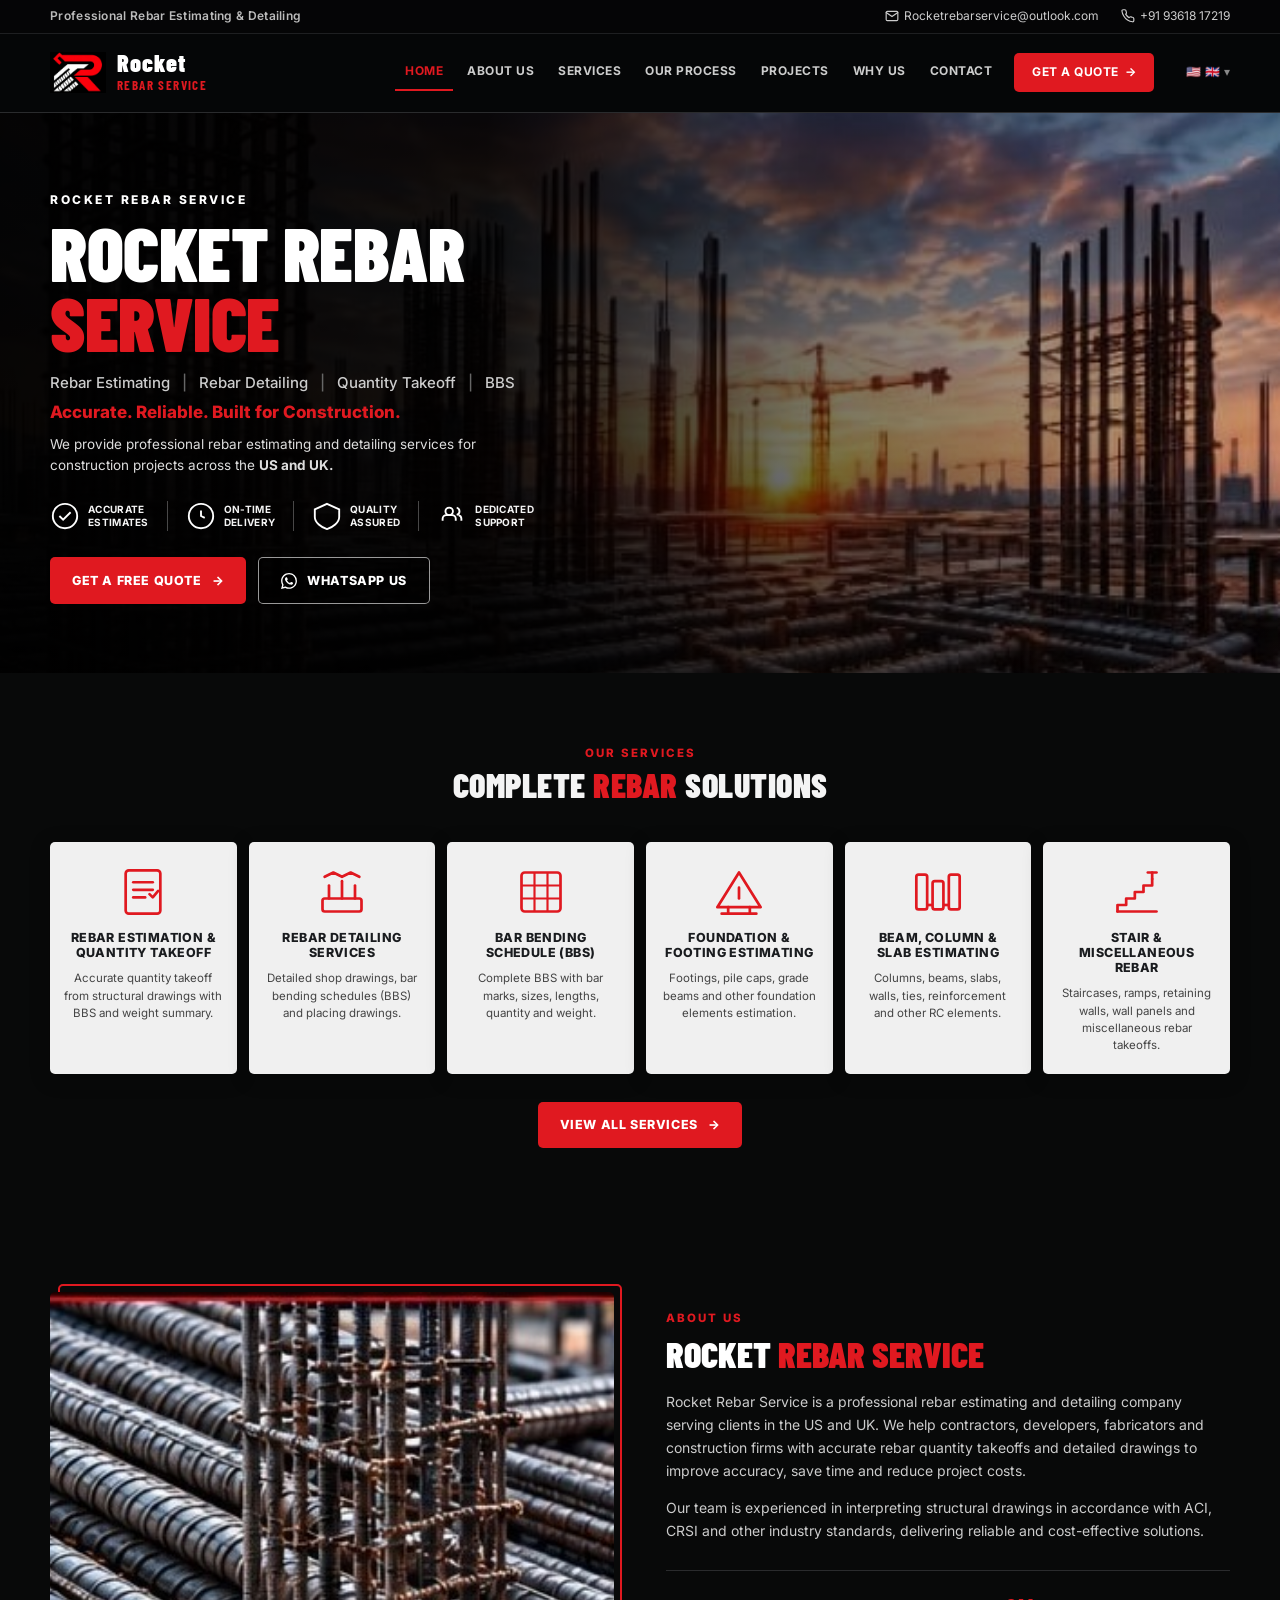
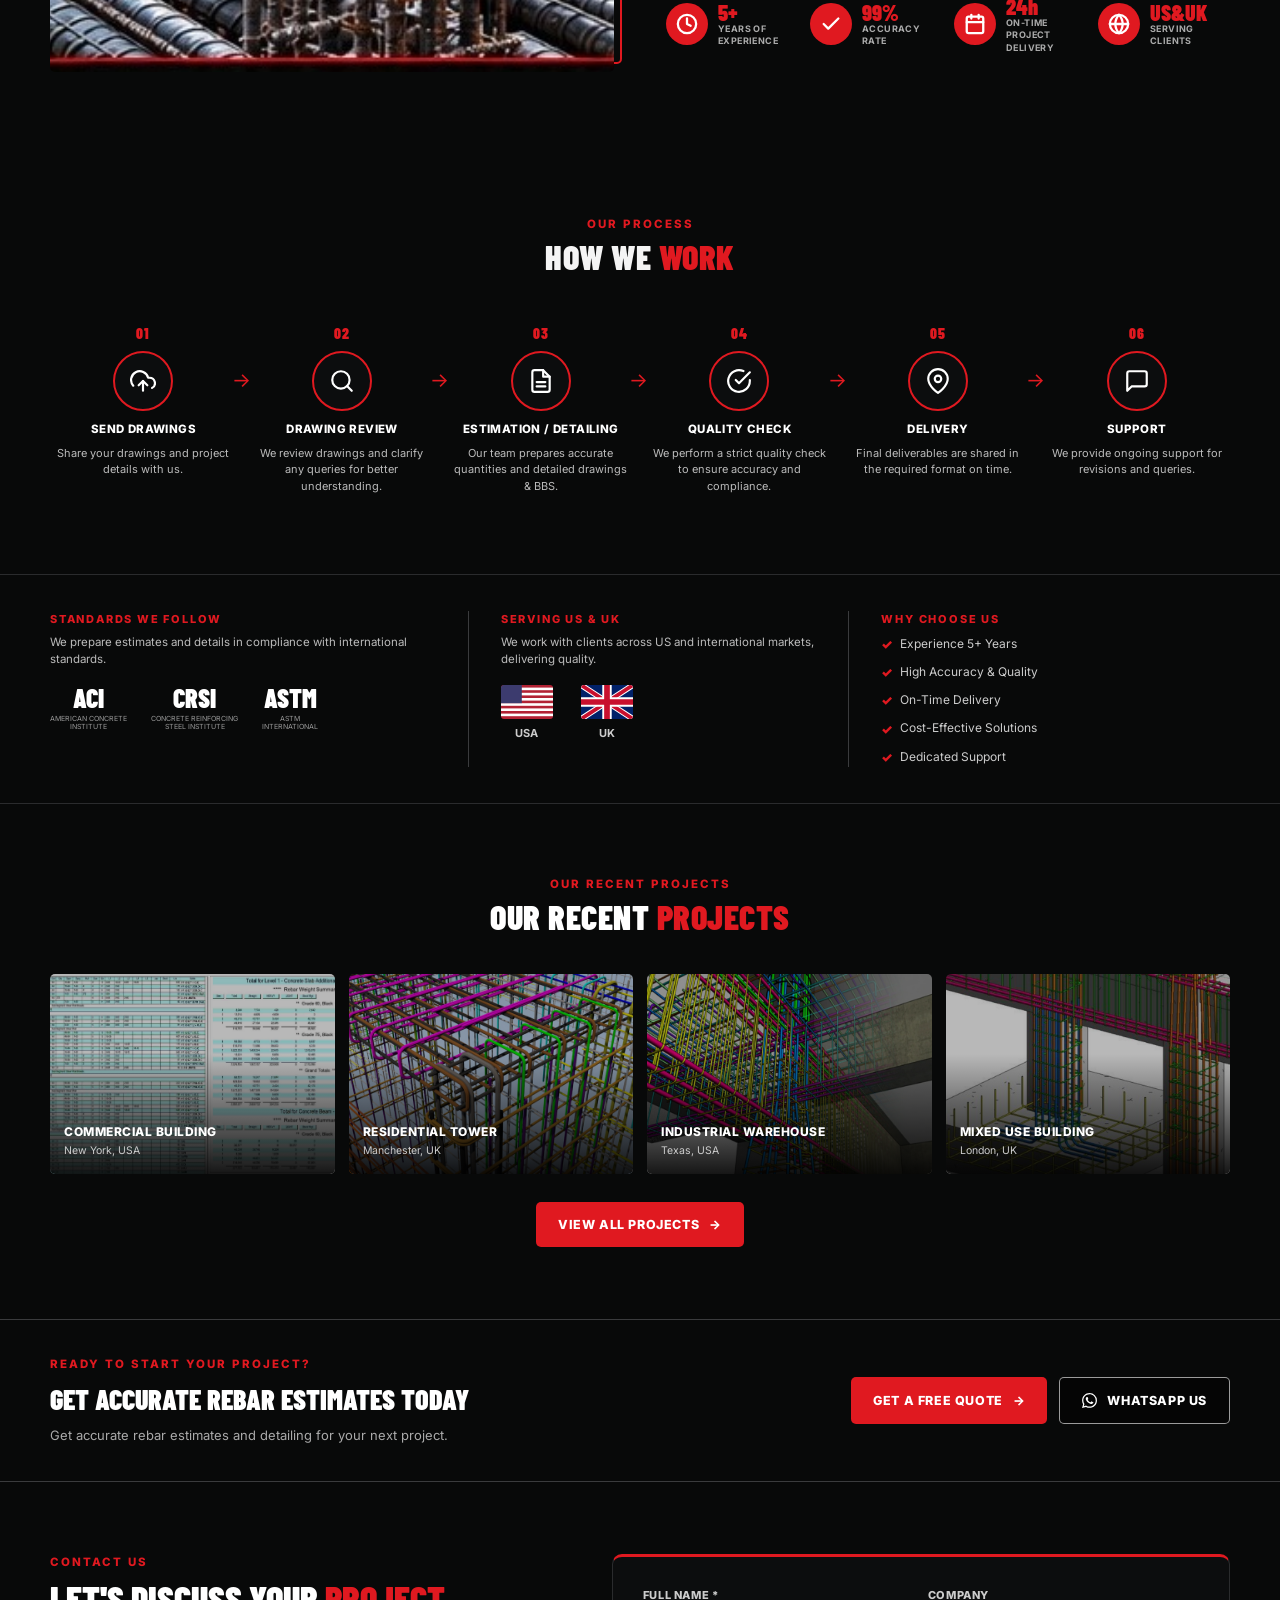
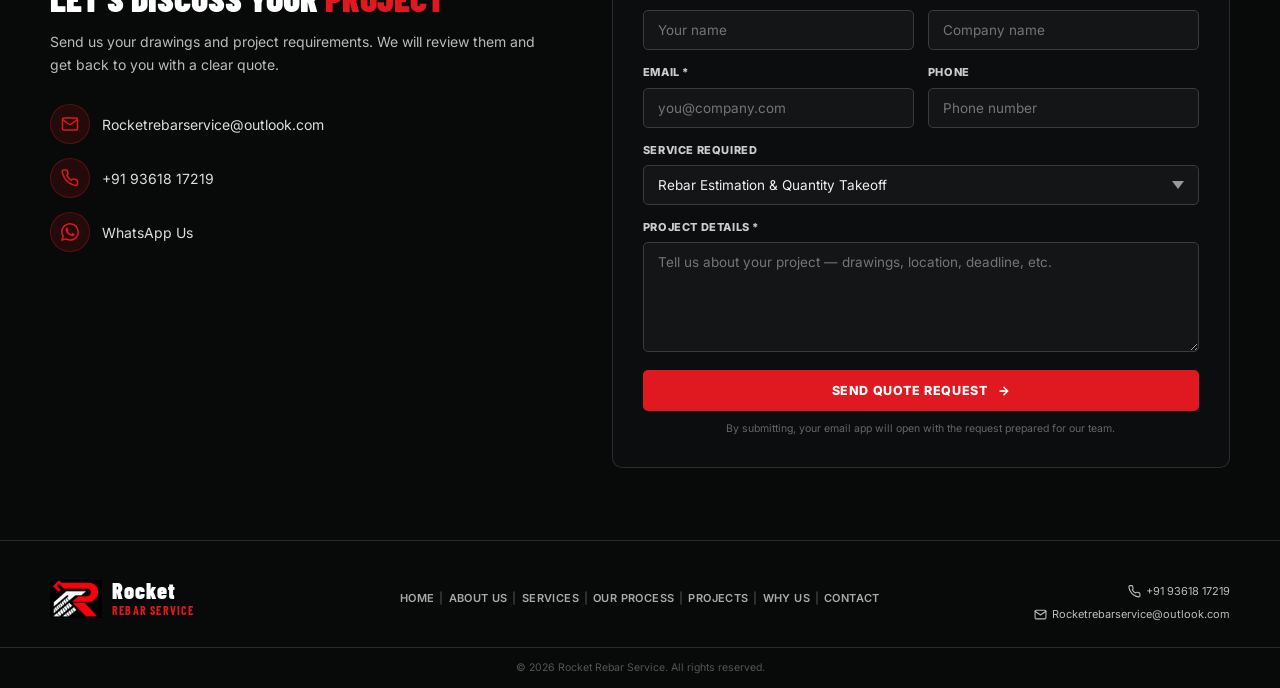
==== commit 7364dee3: "Few Chnages Added" ====
--- a/index.html
+++ b/index.html
@@ -35,13 +35,13 @@
     <div class="container topbar-inner">
       <span class="topbar-left">Professional Rebar Estimating &amp; Detailing</span>
       <div class="topbar-right">
-        <a href="mailto:info@rocketrebarservice.com">
+        <a href="mailto:Rocketrebarservice@outlook.com">
           <svg width="14" height="14" viewBox="0 0 24 24" fill="none" stroke="currentColor" stroke-width="2"
             stroke-linecap="round" stroke-linejoin="round" aria-hidden="true">
             <path d="M4 4h16c1.1 0 2 .9 2 2v12c0 1.1-.9 2-2 2H4c-1.1 0-2-.9-2-2V6c0-1.1.9-2 2-2z" />
             <polyline points="22,6 12,13 2,6" />
           </svg>
-          info@rocketrebarservice.com
+          Rocketrebarservice@outlook.com
         </a>
         <a href="tel:+919361817219">
           <svg width="14" height="14" viewBox="0 0 24 24" fill="none" stroke="currentColor" stroke-width="2"
@@ -511,7 +511,7 @@
       <div class="container">
         <div class="section-heading">
           <span class="section-eyebrow">Our Recent Projects</span>
-          <h2 class="section-title" id="projects-title">Our Recent <span>Projects</span></h2>
+          <h2 class="section-title" id="projects-title" style="color: white;">Our Recent <span>Projects</span></h2>
         </div>
 
         <div class="project-grid">
@@ -597,7 +597,7 @@
             and get back to you with a clear quote.</p>
 
           <div class="contact-details">
-            <a class="contact-detail-item" href="mailto:info@rocketrebarservice.com">
+            <a class="contact-detail-item" href="mailto:Rocketrebarservice@outlook.com">
               <span class="detail-icon">
                 <svg width="18" height="18" viewBox="0 0 24 24" fill="none" stroke="currentColor" stroke-width="2"
                   stroke-linecap="round" stroke-linejoin="round" aria-hidden="true">
@@ -605,7 +605,7 @@
                   <polyline points="22,6 12,13 2,6" />
                 </svg>
               </span>
-              info@rocketrebarservice.com
+              Rocketrebarservice@outlook.com
             </a>
             <a class="contact-detail-item" href="tel:+919361817219">
               <span class="detail-icon">
@@ -708,7 +708,7 @@
 
         <div class="footer-contact">
           <div class="footer-contact-flags">
-            <svg width="28" height="18" viewBox="0 0 52 34" xmlns="http://www.w3.org/2000/svg" aria-label="USA">
+            <!-- <svg width="28" height="18" viewBox="0 0 52 34" xmlns="http://www.w3.org/2000/svg" aria-label="USA">
               <rect width="52" height="34" fill="#B22234" />
               <rect y="2.6" width="52" height="2.6" fill="#fff" />
               <rect y="7.8" width="52" height="2.6" fill="#fff" />
@@ -724,7 +724,7 @@
               <path d="M0,0 L52,34 M52,0 L0,34" stroke="#C8102E" stroke-width="3.8" />
               <path d="M26,0 V34 M0,17 H52" stroke="#fff" stroke-width="9.4" />
               <path d="M26,0 V34 M0,17 H52" stroke="#C8102E" stroke-width="5.7" />
-            </svg>
+            </svg> -->
           </div>
           <a href="tel:+919361817219">
             <svg width="13" height="13" viewBox="0 0 24 24" fill="none" stroke="currentColor" stroke-width="2"
@@ -734,13 +734,13 @@
             </svg>
             +91 93618 17219
           </a>
-          <a href="mailto:info@rocketrebarservice.com">
+          <a href="mailto:Rocketrebarservice@outlook.com">
             <svg width="13" height="13" viewBox="0 0 24 24" fill="none" stroke="currentColor" stroke-width="2"
               stroke-linecap="round" stroke-linejoin="round" aria-hidden="true">
               <path d="M4 4h16c1.1 0 2 .9 2 2v12c0 1.1-.9 2-2 2H4c-1.1 0-2-.9-2-2V6c0-1.1.9-2 2-2z" />
               <polyline points="22,6 12,13 2,6" />
             </svg>
-            info@rocketrebarservice.com
+            Rocketrebarservice@outlook.com
           </a>
         </div>
       </div>
--- a/css/hero.css
+++ b/css/hero.css
@@ -26,17 +26,16 @@
   inset: 0;
   background:
     linear-gradient(90deg,
-      rgba(0,0,0,0.97) 0%,
-      rgba(0,0,0,0.92) 38%,
-      rgba(0,0,0,0.55) 62%,
-      rgba(0,0,0,0.20) 100%
-    ),
-    linear-gradient(0deg, rgba(0,0,0,0.45) 0%, transparent 40%);
+      rgba(0, 0, 0, 0.97) 0%,
+      rgba(0, 0, 0, 0.92) 38%,
+      rgba(0, 0, 0, 0.55) 62%,
+      rgba(0, 0, 0, 0.20) 100%),
+    linear-gradient(0deg, rgba(0, 0, 0, 0.45) 0%, transparent 40%);
   z-index: 1;
 }
 
 /* ── Container inside hero — uses natural .container width & margin ── */
-.hero > .container {
+.hero>.container {
   position: relative;
   z-index: 2;
   display: flex;
@@ -122,7 +121,7 @@
   align-items: center;
   gap: 8px;
   padding: 0 18px;
-  border-right: 1px solid rgba(255,255,255,0.28);
+  border-right: 1px solid rgba(255, 255, 255, 0.28);
   font-size: 10px;
   font-weight: 700;
   text-transform: uppercase;
@@ -130,8 +129,13 @@
   letter-spacing: 0.3px;
 }
 
-.hero-badge:first-child { padding-left: 0; }
-.hero-badge:last-child  { border-right: 0; }
+.hero-badge:first-child {
+  padding-left: 0;
+}
+
+.hero-badge:last-child {
+  border-right: 0;
+}
 
 .badge-icon {
   width: 30px;
@@ -148,24 +152,44 @@
 
 /* ── Responsive ── */
 @media (max-width: 900px) {
-  .hero { min-height: 500px; }
-  .hero h1 { font-size: 60px; }
+  .hero {
+    min-height: 500px;
+  }
+
+  .hero h1 {
+    font-size: 60px;
+  }
 }
 
 @media (max-width: 600px) {
-  .hero { min-height: 600px; }
-  .hero h1 { font-size: 50px; }
-  .hero-content { padding: 50px 0 44px; }
-  .hero-subtitle { font-size: 13px; }
+  .hero {
+    min-height: 600px;
+  }
+
+  .hero h1 {
+    font-size: 50px;
+  }
+
+  .hero-content {
+    padding: 50px 0 44px;
+  }
+
+  .hero-subtitle {
+    font-size: 13px;
+  }
 
   .hero-badges {
     display: grid;
     grid-template-columns: 1fr 1fr;
     gap: 14px;
   }
+
   .hero-badge {
     padding: 0;
     border: 0;
   }
-  .hero-actions .btn { width: 100%; }
-}
+
+  .hero-actions .btn {
+    width: 100%;
+  }
+}
--- a/css/services.css
+++ b/css/services.css
@@ -3,9 +3,9 @@
    ========================================= */
 
 .services {
-  background:
+  /* background:
     linear-gradient(180deg, rgba(10,11,12,0.88), rgba(6,7,8,0.94)),
-    url('../assets/images/rebar-detail.jpg') center / cover fixed;
+    url('../assets/images/rebar-detail.jpg') center / cover fixed; */
 }
 
 /* ── Grid ── */
--- a/css/about.css
+++ b/css/about.css
@@ -3,9 +3,9 @@
    ========================================= */
 
 .about {
-  background:
+  /* background:
     linear-gradient(90deg, rgba(7,8,9,0.96) 0%, rgba(7,8,9,0.80) 100%),
-    url('../assets/images/about.jpg') center / cover fixed;
+    url('../assets/images/about.jpg') center / cover fixed; */
 }
 
 /* ── Grid ── */
--- a/css/process.css
+++ b/css/process.css
@@ -3,9 +3,9 @@
    ========================================= */
 
 .process {
-  background:
+  /* background:
     linear-gradient(180deg, rgba(10,11,12,0.90), rgba(8,9,10,0.95)),
-    url('../assets/images/rebar-placing.jpg') center / cover fixed;
+    url('../assets/images/rebar-placing.jpg') center / cover fixed; */
 }
 
 /* ── Steps grid ── */
@@ -88,9 +88,9 @@
 /* ── Standards sub-section ── */
 .standards-band {
   padding: 36px 0;
-  background:
+  /* background:
     linear-gradient(90deg, rgba(7,8,9,0.96), rgba(7,8,9,0.88)),
-    url('../assets/images/rebar-detail.jpg') center / cover fixed;
+    url('../assets/images/rebar-detail.jpg') center / cover fixed; */
   border-top: 1px solid var(--line);
   border-bottom: 1px solid var(--line);
 }
--- a/css/projects.css
+++ b/css/projects.css
@@ -3,9 +3,9 @@
    ========================================= */
 
 .projects {
-  background:
+  /* background:
     linear-gradient(rgba(238,238,238,0.97), rgba(238,238,238,0.97)),
-    url('../assets/images/rebar-detail.jpg') center / cover fixed;
+    url('../assets/images/rebar-detail.jpg') center / cover fixed; */
   color: #111;
 }
 
--- a/css/contact.css
+++ b/css/contact.css
@@ -4,9 +4,9 @@
 
 /* ── CTA Band ── */
 .cta-band {
-  background:
+  /* background:
     linear-gradient(90deg, rgba(8,9,10,0.96), rgba(12,13,14,0.90)),
-    url('../assets/images/rebar-model.jpg') center / cover fixed;
+    url('../assets/images/rebar-model.jpg') center / cover fixed; */
   border-top: 1px solid #3a3b3d;
   border-bottom: 1px solid #3a3b3d;
   padding: 36px 0;
@@ -58,9 +58,9 @@
 
 /* ── Contact Section ── */
 .contact {
-  background:
+  /* background:
     linear-gradient(135deg, rgba(7,8,9,0.97), rgba(18,19,20,0.90)),
-    url('../assets/images/rebar-placing.jpg') center / cover fixed;
+    url('../assets/images/rebar-placing.jpg') center / cover fixed; */
 }
 
 .contact-grid {
--- a/css/footer.css
+++ b/css/footer.css
@@ -3,9 +3,9 @@
    ========================================= */
 
 .site-footer {
-  background:
+  /* background:
     linear-gradient(180deg, rgba(4,5,6,0.98), rgba(4,5,6,0.96)),
-    url('../assets/images/rebar-detail.jpg') center / cover fixed;
+    url('../assets/images/rebar-detail.jpg') center / cover fixed; */
   border-top: 1px solid var(--line);
   padding: 32px 0 0;
 }
